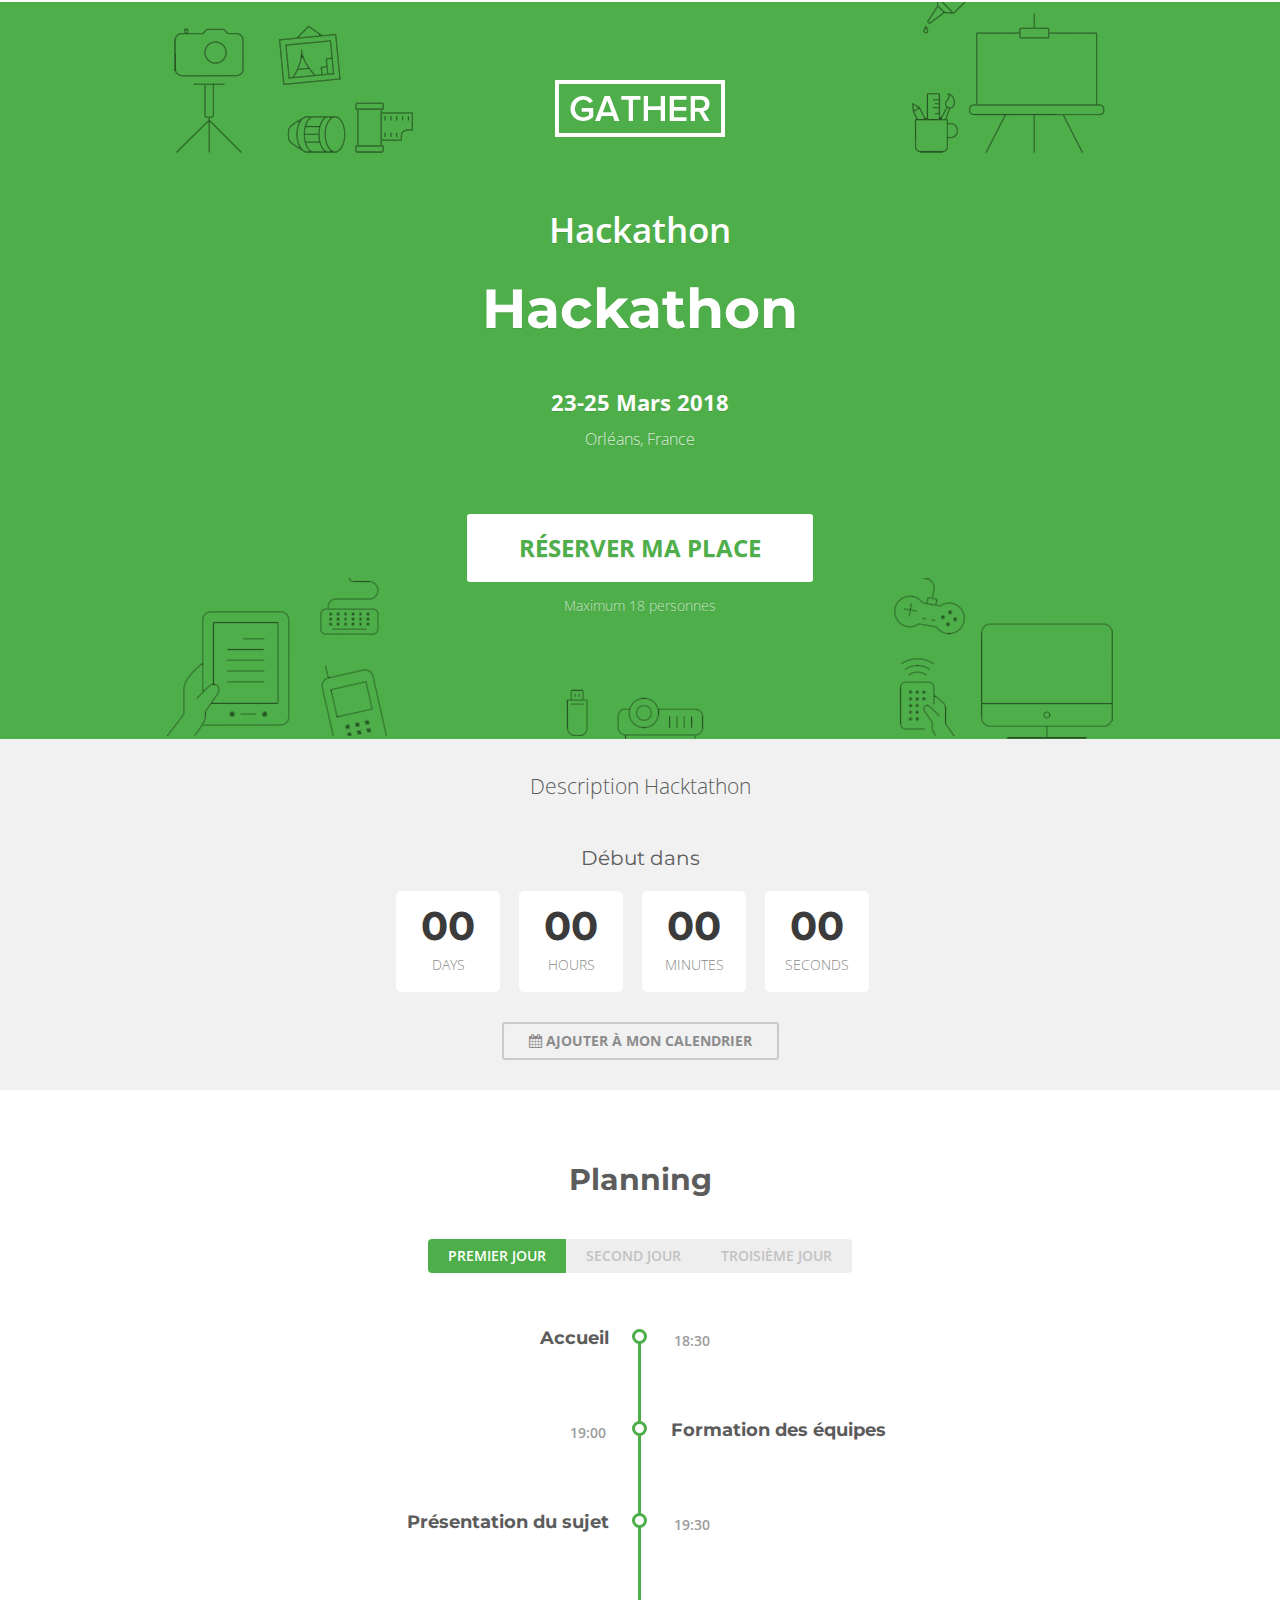
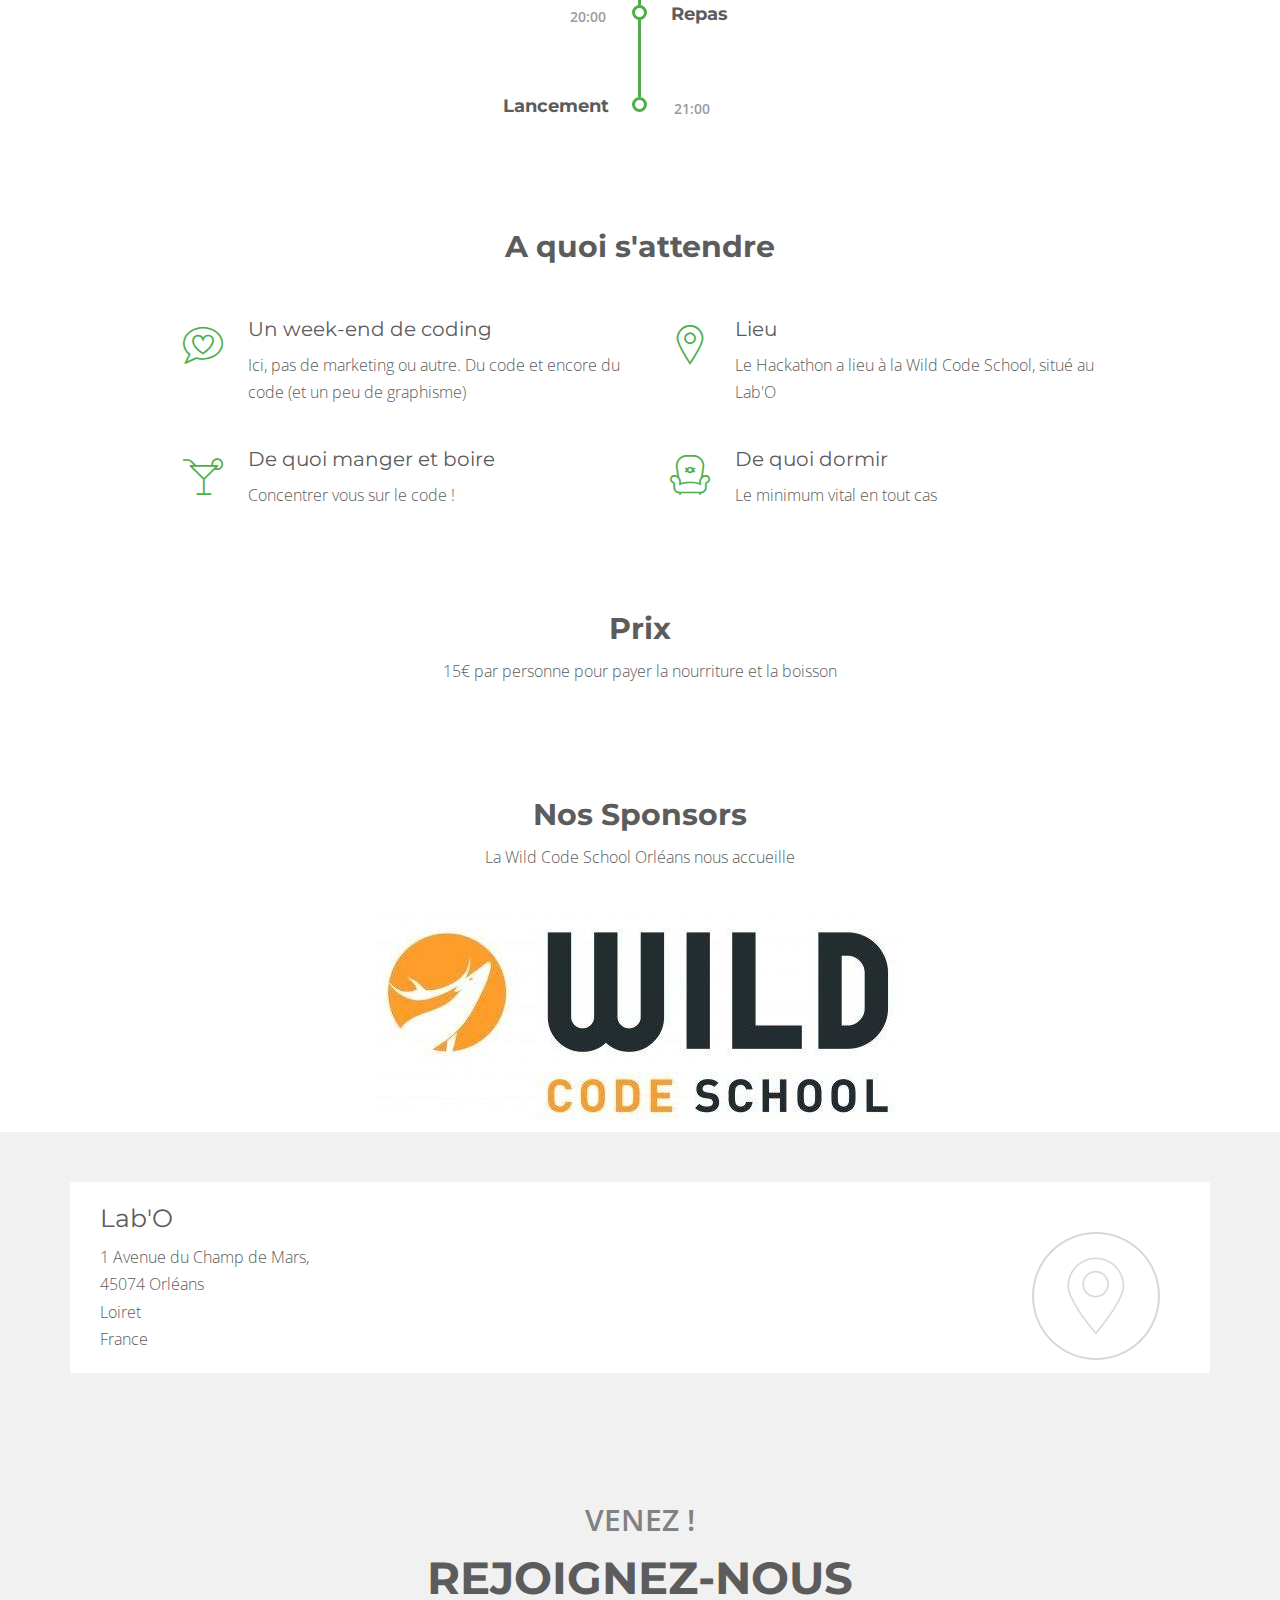
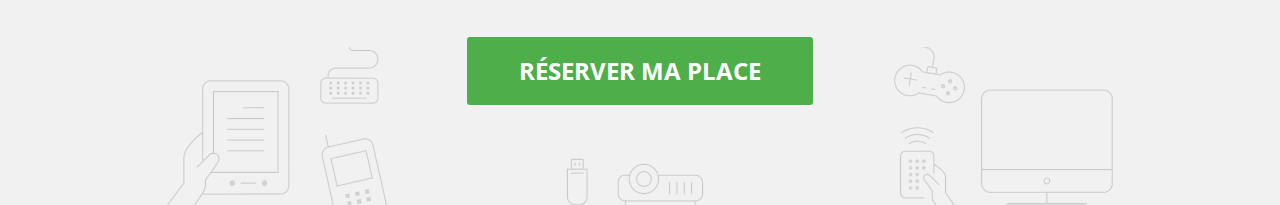
==== index.html @ 6a2c14a8 "Structure" ====
<!DOCTYPE html>
<html lang="en">
<head>
    <meta charset="utf-8">
    <meta http-equiv="X-UA-Compatible" content="IE=edge">
    <meta name="viewport" content="width=device-width, initial-scale=1.0, maximum-scale=1.0, user-scalable=no">

    <!-- SEO -->
    <meta name="author" content="Surjith S M">
    <meta name="description"
          content="Gather is a responsive Template for Events, Meetups, Conference and other gatherings.">
    <meta name="keywords" content="gather, responsive, event, meetup, template, conference, gather, rsvp, download">

    <!-- Favicons -->
    <link rel="shortcut icon" href="images/favicon.ico">

    <!-- Page Title -->
    <title>Hackathon</title>

    <!-- Bootstrap -->
    <link href="css/bootstrap.min.css" rel="stylesheet">

    <!-- Custom Google Font : Open Sans & Montserrat -->
    <link href='https://fonts.googleapis.com/css?family=Open+Sans:300,600' rel='stylesheet' type='text/css'>
    <link href='https://fonts.googleapis.com/css?family=Montserrat:400,700' rel='stylesheet' type='text/css'>

    <!-- Plugins -->
    <link href="css/plugins/animate.css" rel="stylesheet">
    <link href="css/plugins/slick.css" rel="stylesheet">
    <link href="css/plugins/magnific-popup.css" rel="stylesheet">
    <link href="css/plugins/font-awesome.css" rel="stylesheet">
    <link href="css/plugins/streamline-icons.css" rel="stylesheet">

    <!-- Event Style -->
    <link href="css/event.css" rel="stylesheet">

    <!-- Color Theme -->
    <!-- Options: green, purple, red, yellow, mint, blue, black  -->
    <link href="css/themes/green.css" rel="stylesheet">

    <!-- HTML5 shim and Respond.js for IE8 support of HTML5 elements and media queries -->
    <!-- WARNING: Respond.js doesn't work if you view the page via file:// -->
    <!--[if lt IE 9]>
    <script src="js/ie/respond.min.js"></script>
    <![endif]-->

    <!-- Modernizr -->
    <script src="js/modernizr.min.js"></script>
    <!-- Subtle Loading bar -->
    <script src="js/plugins/pace.js"></script>
</head>

<body class="animate-page" data-spy="scroll" data-target="#navbar" data-offset="100">
<!--Preloader div-->
<div class="preloader"></div>

<!-- Fixed navbar -->
<nav class="navbar navbar-default navbar-fixed-top reveal-menu js-reveal-menu reveal-menu-hidden">
    <div class="container">
        <div class="navbar-header">
            <button type="button" class="navbar-toggle collapsed" data-toggle="collapse" data-target="#navbar"
                    aria-expanded="false" aria-controls="navbar">
                <span class="sr-only">Toggle navigation</span>
                <span class="icon-bar"></span>
                <span class="icon-bar"></span>
                <span class="icon-bar"></span>
            </button>
            <a class="navbar-brand" href="#"><img src="images/event-logo-dark.png" alt="Gather"> </a>
        </div>
        <div id="navbar" class="navbar-collapse collapse">

            <ul class="nav navbar-nav navbar-right">
                <li class="active"><a href="#top">Hackathon</a></li>
                <li><a href="#schedule">Programme</a></li>
                <li><a href="#pricing">Prix</a></li>
                <li><a href="#sponsors" class="hidden-sm">Sponsors</a></li>
                <li><a href="#lieu">Lieu</a></li>
                <li><a href="#register">Inscription</a></li>
            </ul>
        </div>
        <!--/.nav-collapse -->
    </div>
</nav>
<!-- // End Fixed navbar -->

<header id="top" class="header">
    <div class="container">

        <div class="header_top-bg">
            <div class="logo">
                <a href="#"><img src="images/event-logo.png" alt="event-logo"></a>
            </div>
        </div>

        <h3 class="headline-support wow fadeInDown">Hackathon</h3>
        <h1 class="headline wow fadeInDown" data-wow-delay="0.1s">Hackathon </h1>

        <div class="when_where wow fadeIn" data-wow-delay="0.4s">
            <p class="event_when">23-25 Mars 2018</p>
            <p class="event_where">Orléans, France</p>
        </div>

        <div class="header_bottom-bg">
            <a class="btn btn-default btn-xl wow zoomIn" data-wow-delay="0.3s" href="#" data-toggle="modal"
               data-target="#register-now">Réserver ma place</a>
            <p class="cta_urgency wow fadeIn" data-wow-delay="0.5s">
                <small>Maximum 18 personnes</small>
            </p>
        </div>

    </div>
    <!-- end .container -->
</header>
<!-- end .header -->

<!--
 Highlight Section
 ====================================== -->

<section class="highlight">

    <div class="container">
        <p class="lead text-center">
            Description Hacktathon
        </p>

        <div class="countdown_wrap">

            <h6 class="countdown_title text-center">Début dans</h6>

            <!-- Countdown JS for the Event Date Starts here.
TIP: You can change your event time below in the Same Format.  -->

            <ul id="countdown" data-event-date="23 march 2018 18:30:00">
                <li class="wow zoomIn" data-wow-delay="0s"><span class="days">00</span>
                    <p class="timeRefDays">days</p>
                </li>
                <li class="wow zoomIn" data-wow-delay="0.2s"><span class="hours">00</span>
                    <p class="timeRefHours">hours</p>
                </li>
                <li class="wow zoomIn" data-wow-delay="0.4s"><span class="minutes">00</span>
                    <p class="timeRefMinutes">minutes</p>
                </li>
                <li class="wow zoomIn" data-wow-delay="0.6s"><span class="seconds">00</span>
                    <p class="timeRefSeconds">seconds</p>
                </li>
            </ul>
        </div>
        <!-- end .countdown_wrap -->

        <div class="text-center">

            <!-- Add to Calendar Plugin.
                 For Customization, Visit https://addtocalendar.com/ -->

            <span class="addtocalendar atc-style-theme">
                <a class="atcb-link"><i class="fa fa-calendar"> </i> Ajouter à mon calendrier</a>
                  <var class="atc_event">
                      <var class="atc_date_start">2018-03-23 18:30:00</var>
                      <var class="atc_date_end">2018-03-25 16:00:00</var>
                      <var class="atc_timezone">Europe/Paris</var>
                      <var class="atc_title">Hackathon</var>
                      <var class="atc_description">
                          Hackathon
                      </var>
                      <var class="atc_location">Orléans, France</var>
                      <var class="atc_organizer"></var>
                      <var class="atc_organizer_email"></var>
                  </var>
               </span>

        </div>

    </div>
    <!-- end .container -->

</section>
<!-- end section.highlight -->


<!--
 Our Schedule
 ====================================== -->

<section class="schedule" id="schedule">

    <div class="container">
        <div class="section-title wow fadeInUp">
            <h4>Planning</h4>
        </div>

        <div class="nav-center">
            <!-- Nav tabs -->
            <ul class="nav nav-pills" role="tablist" id="schedule-tabs">
                <li role="presentation" class="active">
                    <a href="#day1" aria-controls="day1" role="tab" data-toggle="tab">Premier Jour</a>
                </li>
                <li role="presentation">
                    <a href="#day2" aria-controls="day2" role="tab" data-toggle="tab">Second Jour</a>
                </li>
                <li role="presentation">
                    <a href="#day3" aria-controls="messages" role="tab" data-toggle="tab">Troisième Jour</a>
                </li>
            </ul>

        </div>

        <!-- Tab panes -->
        <div class="tab-content">
            <div role="tabpanel" class="tab-pane active" id="day1">

                <!-- ########## Schedule Timeline DAY 01 Starts ########### -->

                <section class="timeline">
                    <div class="timeline-block">
                        <div class="timeline-bullet wow zoomIn" data-wow-delay="0s">

                        </div>
                        <!-- timeline-bullet -->

                        <div class="timeline-content">
                            <h2 class="wow flipInX" data-wow-delay="0.3s">
                                Accueil
                            </h2>
                            <span class="date wow flipInX" data-wow-delay="0.3s">18:30</span>
                        </div>
                        <!-- timeline-content -->
                    </div>
                    <!-- timeline-block -->

                    <div class="timeline-block">
                        <div class="timeline-bullet wow zoomIn" data-wow-delay="0s">

                        </div>
                        <!-- timeline-bullet -->

                        <div class="timeline-content">
                            <h2 class="wow flipInX" data-wow-delay="0.3s">
                                Formation des équipes
                            </h2>
                            <span class="date wow flipInX" data-wow-delay="0.3s">19:00</span>
                        </div>
                        <!-- timeline-content -->
                    </div>
                    <!-- timeline-block -->

                    <div class="timeline-block">
                        <div class="timeline-bullet wow zoomIn" data-wow-delay="0s">

                        </div>
                        <!-- timeline-bullet -->

                        <div class="timeline-content">
                            <h2 class="wow flipInX" data-wow-delay="0.3s">
                                Présentation du sujet
                            </h2>
                            <span class="date wow flipInX" data-wow-delay="0.3s">19:30</span>
                        </div>
                        <!-- timeline-content -->
                    </div>
                    <!-- timeline-block -->

                    <div class="timeline-block">
                        <div class="timeline-bullet wow zoomIn" data-wow-delay="0s">

                        </div>
                        <!-- timeline-bullet -->

                        <div class="timeline-content">
                            <h2 class="wow flipInX" data-wow-delay="0.3s">
                                Repas
                            </h2>
                            <p class="wow flipInX" data-wow-delay="0.3s"></p>
                            <span class="date wow flipInX" data-wow-delay="0.3s">20:00</span>
                        </div>
                        <!-- timeline-content -->
                    </div>
                    <!-- timeline-block -->

                    <div class="timeline-block">
                        <div class="timeline-bullet wow zoomIn" data-wow-delay="0s">

                        </div>
                        <!-- timeline-bullet -->

                        <div class="timeline-content">
                            <h2 class="wow flipInX" data-wow-delay="0.3s">
                                Lancement
                            </h2>
                            <p class="wow flipInX" data-wow-delay="0.3s"></p>
                            <span class="date wow flipInX" data-wow-delay="0.3s">21:00</span>
                        </div>
                        <!-- timeline-content -->
                    </div>
                </section>
                <!-- timeline -->

                <!-- ########### End Schedule Timeline  DAY 01  ########### -->

            </div>
            <div role="tabpanel" class="tab-pane" id="day2">

                <!-- ########## Schedule Timeline  DAY 02 Starts ########### -->
                <section class="timeline">
                    <div class="timeline-block">
                        <div class="timeline-bullet wow zoomIn" data-wow-delay="0s">

                        </div>
                        <!-- timeline-bullet -->

                        <div class="timeline-content">
                            <h2 class="wow flipInX" data-wow-delay="0.3s">
                                Petit-Déjeuner
                            </h2>
                            <span class="date wow flipInX" data-wow-delay="0.3s">09:00</span>
                        </div>
                        <!-- timeline-content -->
                    </div>
                    <!-- timeline-block -->

                    <div class="timeline-block">
                        <div class="timeline-bullet wow zoomIn" data-wow-delay="0s">

                        </div>
                        <!-- timeline-bullet -->

                        <div class="timeline-content">
                            <h2 class="wow flipInX" data-wow-delay="0.3s">
                                Déjeuner
                            </h2>
                            <span class="date wow flipInX" data-wow-delay="0.3s">12:00</span>
                        </div>
                        <!-- timeline-content -->
                    </div>
                    <!-- timeline-block -->

                    <div class="timeline-block">
                        <div class="timeline-bullet wow zoomIn" data-wow-delay="0s">

                        </div>
                        <!-- timeline-bullet -->

                        <div class="timeline-content">
                            <h2 class="wow flipInX" data-wow-delay="0.3s">
                                Dinner
                            </h2>
                            <span class="date wow flipInX" data-wow-delay="0.3s">19:00</span>
                        </div>
                        <!-- timeline-content -->
                    </div>
                    <!-- timeline-block -->
                </section>
                <!-- timeline -->
                <!-- ########### End Schedule Timeline  DAY 02 ########### -->

            </div>
            <div role="tabpanel" class="tab-pane" id="day3">

                <!-- ########## Schedule Timeline  DAY 02 Starts ########### -->
                <section class="timeline">
                    <div class="timeline-block">
                        <div class="timeline-bullet wow zoomIn" data-wow-delay="0s">

                        </div>
                        <!-- timeline-bullet -->

                        <div class="timeline-content">
                            <h2 class="wow flipInX" data-wow-delay="0.3s">
                                Petit-Déjeuner
                            </h2>
                            <span class="date wow flipInX" data-wow-delay="0.3s">09:00</span>
                        </div>
                        <!-- timeline-content -->
                    </div>
                    <!-- timeline-block -->

                    <div class="timeline-block">
                        <div class="timeline-bullet wow zoomIn" data-wow-delay="0s">

                        </div>
                        <!-- timeline-bullet -->

                        <div class="timeline-content">
                            <h2 class="wow flipInX" data-wow-delay="0.3s">
                                Fin du Hackathon & Déjeuner
                            </h2>
                            <span class="date wow flipInX" data-wow-delay="0.3s">12:00</span>
                        </div>
                        <!-- timeline-content -->
                    </div>
                    <!-- timeline-block -->

                    <div class="timeline-block">
                        <div class="timeline-bullet wow zoomIn" data-wow-delay="0s">

                        </div>
                        <!-- timeline-bullet -->

                        <div class="timeline-content">
                            <h2 class="wow flipInX" data-wow-delay="0.3s">
                                Présentation des projets
                            </h2>
                            <span class="date wow flipInX" data-wow-delay="0.3s">13:00</span>
                        </div>
                        <!-- timeline-content -->
                    </div>
                    <!-- timeline-block -->

                    <div class="timeline-block">
                        <div class="timeline-bullet wow zoomIn" data-wow-delay="0s">

                        </div>
                        <!-- timeline-bullet -->

                        <div class="timeline-content">
                            <h2 class="wow flipInX" data-wow-delay="0.3s">
                                Remise des prix & Pot de fin
                            </h2>
                            <span class="date wow flipInX" data-wow-delay="0.3s">14:00</span>
                        </div>
                        <!-- timeline-content -->
                    </div>
                    <!-- timeline-block -->
                </section>
                <!-- timeline -->
                <!-- ########### End Schedule Timeline  DAY 02 ########### -->

            </div>
        </div>

    </div>
    <!-- end .container -->

</section>
<!-- end section.schedule -->

<!--
 What to Expect : Benefits
 ====================================== -->

<!-- TODO: Change Icons to Fonts for better theming. -->

<section class="benefits">

    <div class="container">
        <div class="section-title wow fadeInUp">
            <h4>A quoi s'attendre</h4>
        </div>
        <div class="row">
            <div class="col-md-10 col-md-offset-1">

                <div class="row">
                    <div class="col-sm-6">
                        <div class="benefit-item wow fadeInLeft">
                            <div class="benefit-icon"><i class="icon icon-bubble-love-streamline-talk"> </i></div>
                            <h6 class="benefit-title">Un week-end de coding</h6>
                            <p>
                                Ici, pas de marketing ou autre. Du code et encore du code (et un peu de graphisme)
                            </p>
                        </div>
                    </div>
                    <div class="col-sm-6">
                        <div class="benefit-item wow fadeInRight">
                            <div class="benefit-icon"><i class="icon icon-map-pin-streamline"> </i></div>
                            <h6 class="benefit-title">Lieu</h6>
                            <p>
                                Le Hackathon a lieu à la Wild Code School, situé au Lab'O
                            </p>
                        </div>
                    </div>

                    <div class="col-sm-6">
                        <div class="benefit-item wow fadeInLeft">
                            <div class="benefit-icon"><i class="icon icon-cocktail-mojito-streamline"> </i></div>
                            <h6 class="benefit-title">De quoi manger et boire</h6>
                            <p>
                                Concentrer vous sur le code !
                            </p>
                        </div>
                    </div>
                    <div class="col-sm-6">
                        <div class="benefit-item wow fadeInRight">
                            <div class="benefit-icon"><i class="icon icon-armchair-chair-streamline"> </i></div>
                            <h6 class="benefit-title">De quoi dormir</h6>
                            <p>
                                Le minimum vital en tout cas
                            </p>
                        </div>
                    </div>
                </div>

            </div>
        </div>

    </div>
    <!-- end .container -->
</section>

<section class="pricing" id="pricing">
    <div class="container">
        <div class="section-title">
            <h4>Prix</h4>
            <p>
                15€ par personne pour payer la nourriture et la boisson
            </p>
        </div>
    </div>
</section>

<section class="sponsors" id="sponsors">

    <div class="container">
        <div class="section-title wow fadeInUp">
            <h4>Nos Sponsors</h4>
            <p>
                La Wild Code School Orléans nous accueille
            </p>
        </div>

        <div class="text-center"><img src="logos/wcs-large.jpeg" class="img-responsive center-block" alt="sponsor">
        </div>
    </div>
    <!-- end .container -->
</section>
<div class="highlight" id="lieu">
    <div class="container">
        <div class="row">
            <div class="col-sm-12">
                <div class="contact-box">
                    <img src="images/location-icon.png" alt="location icon" class="wow zoomIn">
                    <h5>Lab'O</h5>
                    <p>
                        1 Avenue du Champ de Mars,
                        <br/>
                        45074 Orléans
                        <br/>
                        Loiret
                        <br/>
                        France
                    </p>
                </div>
            </div>
        </div>
        <!--  // end .row -->
    </div>
</div>
<section class="footer-action" id="register">

    <div class="container">

        <h4 class="headline-support wow fadeInDown">
            VENEZ !
        </h4>
        <h2 class="headline wow fadeInDown" data-wow-delay="0.1s">REJOIGNEZ-NOUS</h2>

        <div class="footer_bottom-bg">
            <a class="btn btn-success btn-xl wow zoomIn" data-wow-delay="0.3s" href="#" data-toggle="modal"
               data-target="#register-now">Réserver ma place</a>
        </div>

    </div>

</section>
<!-- end section.footer-action -->
<a href="#top" class="back_to_top"><img src="images/back_to_top.png" alt="back to top"></a>

<!--
 Registration Popup (PAYPAL)
 ====================================== -->

<div class="modal fade" id="register-now" tabindex="-1" role="dialog" aria-labelledby="register-now-label">
    <div class="modal-dialog modal-sm" role="document">
        <div class="modal-content">
            <div class="modal-header">
                <button type="button" class="close" data-dismiss="modal" aria-label="Close"><span aria-hidden="true">&times;</span>
                </button>
                <h4 class="modal-title text-center" id="register-now-label">Inscription
                </h4>
            </div>
            <div class="modal-body">

                <div class="registration-form">

                    <!-- Testing Paypal? Change Paypal URL to https://www.sandbox.paypal.com/cgi-bin/webscr If you are testing -->

                    <form action="php/register.php" method="POST" target="_top" id="register-form">

                        <div class="row">

                            <div class="col-sm-6">
                                <div class="form-group">
                                    <label>Prénom</label>
                                    <input type="text" class="form-control" name="prenom" placeholder="Prénom"
                                           required>

                                </div>

                            </div>
                            <div class="col-sm-6">
                                <div class="form-group">
                                    <label>Nom</label>
                                    <input type="text" class="form-control" name="nom" placeholder="Nom"
                                           required>
                                </div>
                            </div>
                        </div>

                        <div class="form-group">
                            <label>Email</label>
                            <input type="email" class="form-control" name="email" placeholder="Adresse e-mail" required>
                        </div>
                        <div class="text-center top-space">
                            <button type="submit" id="reserve-btn" class="btn btn-success btn-lg">Réserver
                            </button>

                            <!-- Paypal Tracking Pixel. Do not remove -->
                            <img alt="" src="https://www.paypalobjects.com/en_US/i/scr/pixel.gif" width="1" height="1">
                        </div>

                    </form>

                </div>

            </div>

        </div>
    </div>
</div>

<!--
 Javascripts : Nerd Stuff :)
 ====================================== -->

<!-- jQuery Library -->
<script src="js/jquery.min.js"></script>

<!-- Bootstrap JS -->
<script src="js/bootstrap.min.js"></script>

<!-- 3rd party Plugins -->
<script src="js/plugins/countdown.js"></script>
<script src="js/plugins/wow.js"></script>
<script src="js/plugins/slick.js"></script>
<script src="js/plugins/magnific-popup.js"></script>
<script src="js/plugins/validate.js"></script>
<script src="js/plugins/appear.js"></script>
<script src="js/plugins/count-to.js"></script>
<script src="js/plugins/nicescroll.js"></script>

<!-- Google Map -->
<script src="http://maps.google.com/maps/api/js?sensor=false"></script>
<script src="js/plugins/infobox.js"></script>
<script src="js/plugins/google-map.js"></script>
<script src="js/plugins/directions.js"></script>

<!-- JS Includes -->
<script src="js/includes/subscribe.js"></script>
<script src="js/includes/contact_form.js"></script>

<!-- Main Script -->
<script src="js/main.js"></script>

</body>

</html>
---- css/plugins/streamline-icons.css ----
@charset "UTF-8";
@font-face {
    font-family: "streamline";
    src: url("../../fonts/streamline.eot");
    src: url("../../fonts/streamline.eot?#iefix") format("embedded-opentype"), url("../../fonts/streamline.woff") format("woff"), url("../../fonts/streamline.ttf") format("truetype"), url("../../fonts/streamline.svg#streamline") format("svg");
    font-weight: normal;
    font-style: normal;
}

[data-icon]:before {
    font-family: "streamline" !important;
    content: attr(data-icon);
    font-style: normal !important;
    font-weight: normal !important;
    font-variant: normal !important;
    text-transform: none !important;
    speak: none;
    line-height: 1;
    -webkit-font-smoothing: antialiased;
    -moz-osx-font-smoothing: grayscale;
}

[class^="icon-"]:before,
[class*=" icon-"]:before {
    font-family: "streamline" !important;
    font-style: normal !important;
    font-weight: normal !important;
    font-variant: normal !important;
    text-transform: none !important;
    speak: none;
    line-height: 1;
    -webkit-font-smoothing: antialiased;
    -moz-osx-font-smoothing: grayscale;
}

.icon-armchair-chair-streamline:before {
    content: "a";
}

.icon-arrow-streamline-target:before {
    content: "b";
}

.icon-backpack-streamline-trekking:before {
    content: "c";
}

.icon-bag-shopping-streamline:before {
    content: "d";
}

.icon-barbecue-eat-food-streamline:before {
    content: "e";
}

.icon-barista-coffee-espresso-streamline:before {
    content: "f";
}

.icon-bomb-bug:before {
    content: "g";
}

.icon-book-dowload-streamline:before {
    content: "h";
}

.icon-book-read-streamline:before {
    content: "i";
}

.icon-browser-streamline-window:before {
    content: "j";
}

.icon-brush-paint-streamline:before {
    content: "k";
}

.icon-bubble-comment-streamline-talk:before {
    content: "l";
}

.icon-bubble-love-streamline-talk:before {
    content: "m";
}

.icon-caddie-shop-shopping-streamline:before {
    content: "n";
}

.icon-caddie-shopping-streamline:before {
    content: "o";
}

.icon-camera-photo-polaroid-streamline:before {
    content: "p";
}

.icon-camera-photo-streamline:before {
    content: "q";
}

.icon-camera-streamline-video:before {
    content: "r";
}

.icon-chaplin-hat-movie-streamline:before {
    content: "s";
}

.icon-chef-food-restaurant-streamline:before {
    content: "t";
}

.icon-clock-streamline-time:before {
    content: "u";
}

.icon-cocktail-mojito-streamline:before {
    content: "v";
}

.icon-coffee-streamline:before {
    content: "w";
}

.icon-computer-imac:before {
    content: "x";
}

.icon-computer-imac-2:before {
    content: "y";
}

.icon-computer-macintosh-vintage:before {
    content: "z";
}

.icon-computer-network-streamline:before {
    content: "A";
}

.icon-computer-streamline:before {
    content: "B";
}

.icon-cook-pan-pot-streamline:before {
    content: "C";
}

.icon-crop-streamline:before {
    content: "D";
}

.icon-crown-king-streamline:before {
    content: "E";
}

.icon-danger-death-delete-destroy-skull-stream:before {
    content: "F";
}

.icon-dashboard-speed-streamline:before {
    content: "G";
}

.icon-database-streamline:before {
    content: "H";
}

.icon-delete-garbage-streamline:before {
    content: "I";
}

.icon-design-graphic-tablet-streamline-tablet:before {
    content: "J";
}

.icon-design-pencil-rule-streamline:before {
    content: "K";
}

.icon-diving-leisure-sea-sport-streamline:before {
    content: "L";
}

.icon-drug-medecine-streamline-syringue:before {
    content: "M";
}

.icon-earth-globe-streamline:before {
    content: "N";
}

.icon-eat-food-fork-knife-streamline:before {
    content: "O";
}

.icon-eat-food-hotdog-streamline:before {
    content: "P";
}

.icon-edit-modify-streamline:before {
    content: "Q";
}

.icon-email-mail-streamline:before {
    content: "R";
}

.icon-envellope-mail-streamline:before {
    content: "S";
}

.icon-eye-dropper-streamline:before {
    content: "T";
}

.icon-factory-lift-streamline-warehouse:before {
    content: "U";
}

.icon-first-aid-medecine-shield-streamline:before {
    content: "V";
}

.icon-food-ice-cream-streamline:before {
    content: "W";
}

.icon-frame-picture-streamline:before {
    content: "X";
}

.icon-grid-lines-streamline:before {
    content: "Y";
}

.icon-handle-streamline-vector:before {
    content: "Z";
}

.icon-happy-smiley-streamline:before {
    content: "0";
}

.icon-headset-sound-streamline:before {
    content: "1";
}

.icon-home-house-streamline:before {
    content: "2";
}

.icon-ibook-laptop:before {
    content: "3";
}

.icon-ink-pen-streamline:before {
    content: "4";
}

.icon-ipad-streamline:before {
    content: "5";
}

.icon-iphone-streamline:before {
    content: "6";
}

.icon-ipod-mini-music-streamline:before {
    content: "7";
}

.icon-ipod-music-streamline:before {
    content: "8";
}

.icon-ipod-streamline:before {
    content: "9";
}

.icon-japan-streamline-tea:before {
    content: "!";
}

.icon-laptop-macbook-streamline:before {
    content: "\"";
}

.icon-like-love-streamline:before {
    content: "#";
}

.icon-link-streamline:before {
    content: "$";
}

.icon-lock-locker-streamline:before {
    content: "%";
}

.icon-locker-streamline-unlock:before {
    content: "&";
}

.icon-macintosh:before {
    content: "'";
}

.icon-magic-magic-wand-streamline:before {
    content: "(";
}

.icon-magnet-streamline:before {
    content: ")";
}

.icon-man-people-streamline-user:before {
    content: "*";
}

.icon-map-pin-streamline:before {
    content: "+";
}

.icon-map-streamline-user:before {
    content: ",";
}

.icon-micro-record-streamline:before {
    content: "-";
}

.icon-monocle-mustache-streamline:before {
    content: ".";
}

.icon-music-note-streamline:before {
    content: "/";
}

.icon-music-speaker-streamline:before {
    content: ":";
}

.icon-notebook-streamline:before {
    content: ";";
}

.icon-paint-bucket-streamline:before {
    content: "<";
}

.icon-painting-pallet-streamline:before {
    content: "=";
}

.icon-painting-roll-streamline:before {
    content: ">";
}

.icon-pen-streamline:before {
    content: "?";
}

.icon-pen-streamline-1:before {
    content: "@";
}

.icon-pen-streamline-2:before {
    content: "[";
}

.icon-pen-streamline-3:before {
    content: "]";
}

.icon-photo-pictures-streamline:before {
    content: "^";
}

.icon-picture-streamline:before {
    content: "_";
}

.icon-picture-streamline-1:before {
    content: "`";
}

.icon-receipt-shopping-streamline:before {
    content: "{";
}

.icon-remote-control-streamline:before {
    content: "|";
}

.icon-settings-streamline:before {
    content: "}";
}

.icon-settings-streamline-1:before {
    content: "~";
}

.icon-settings-streamline-2:before {
    content: "\\";
}

.icon-shoes-snickers-streamline:before {
    content: "\e000";
}

.icon-speech-streamline-talk-user:before {
    content: "\e001";
}

.icon-stamp-streamline:before {
    content: "\e002";
}

.icon-streamline-suitcase-travel:before {
    content: "\e003";
}

.icon-streamline-sync:before {
    content: "\e004";
}

.icon-streamline-umbrella-weather:before {
    content: "\e005";
}
---- css/event.css ----
/*

Style   : Event CSS
Version : 1.0
Author  : Surjith S M
URI     : http://themeforest.net/user/surjithctly

Copyright © All rights Reserved
Surjith S M / @surjithctly


TABLE OF CONTENTS 
---------------------------------------------------

    • Global
    • Header
        • Navigation
        • Menu
        • Jumbotron
        • Slider
    • About
    • Features
    • Clients
    • Testimonials
    • Footer
        • Copyright info
    • Blog
    • Media Queries (mobile)

    */
/* ================================================
   Global Styles
   ================================================ */

body,
html {
    overflow-x: hidden;
}

body {
    font-family: 'Open Sans', Arial, sans-serif;
    font-weight: 300;
    font-size: 16px;
    line-height: 1.7;
    position: relative;
}

a {
    -webkit-transition: all 0.25s ease-out;
    -moz-transition: all 0.25s ease-out;
    -ms-transition: all 0.25s ease-out;
    -o-transition: all 0.25s ease-out;
    transition: all 0.25s ease-out;
}
/* 
   Typography
   ---------- */

strong,
b {
    font-weight: 600;
}

h1,
h2,
h3,
h4,
h5,
h6 {
    font-family: 'Montserrat', Arial, sans-serif;
    font-weight: 700;
    line-height: 1.3;
}

h5,
h6 {
    font-weight: 400;
}

h1 {
    font-size: 55px;
}

h2 {
    font-size: 45px;
}

h3 {
    font-size: 35px;
}

h4 {
    font-size: 30px;
}

h5 {
    font-size: 25px;
}

h6 {
    font-size: 20px;
}

@media (max-width: 767px) {
    h1 {
        font-size: 35px;
    }
    h2 {
        font-size: 30px;
    }
    h3 {
        font-size: 20px;
    }
    h4 {
        font-size: 18px;
    }
    h5 {
        font-size: 16px;
    }
    h6 {
        font-size: 16px;
    }
}

p,
.lead {
    line-height: 1.7;
}
/* 
   Buttons
   ------- */

.btn {
    border-radius: 3px;
    font-size: 14px;
    font-weight: 600;
    text-transform: uppercase;
    padding: 7px 20px;
    border-width: 0;
    /*transition:all .5s ease;*/
}

.btn-group-lg>.btn,
.btn-lg {
    padding: 10px 16px;
    font-size: 18px;
    line-height: 1.3333333;
}

.btn-xl {
    padding: 15px 50px;
    font-size: 24px;
    font-weight: bold;
}

.btn-xs {
    border-width: 1px;
    padding: 5px 10px;
    font-size: 11px;
    font-weight: 300;
}

@media (max-width: 767px) {
    .btn-xl {
        font-size: 20px;
        padding: 15px 40px;
    }
}

.btn-default,
.btn-outline,
.btn-success {
    border-width: 2px;
}
/* 
   Form Inputs
   ----------- */

.form-control {
    border-radius: 3px;
    -webkit-box-shadow: none;
    box-shadow: none;
    border-color: #DDDDDD;
    height: 40px;
}

.form-control:focus {
    outline: 0;
    -webkit-box-shadow: none;
    box-shadow: none;
}

.has-error .form-control:focus {
    border-color: #E23B1A;
    -webkit-box-shadow: none;
    box-shadow: none;
}

.has-error .checkbox {
    color: #5c5c5c;
}

.input-lg {
    height: 50px;
}

.input-group-lg>.form-control,
.input-group-lg>.input-group-addon,
.input-group-lg>.input-group-btn>.btn {
    border-radius: 3px;
}

@media (max-width: 767px) {
    .checkbox-inline,
    .radio-inline {
        display: block;
    }
    .checkbox-inline+.checkbox-inline,
    .radio-inline+.radio-inline {
        margin-top: 5px;
        margin-left: 0;
    }
}
/* 
   Breadcrumbs
   ----------- */

.breadcrumb {
    background-color: transparent;
    font-size: 14px;
    padding-left: 0;
    margin-bottom: 0;
}

.breadcrumb a {
    color: #FFF;
    text-decoration: none;
}

.breadcrumb a:hover,
.breadcrumb a:focus {
    color: rgba(255, 255, 255, 0.7);
}
/* 
   Navbar
   ------ */

.navbar-default {
    background-color: #fff;
    -webkit-box-shadow: 0 2px 1px 0 rgba(0, 0, 0, 0.05);
    box-shadow: 0 2px 1px 0 rgba(0, 0, 0, 0.05);
    padding: 15px 0;
}

.navbar-toggle {
    margin-top: 0px;
    margin-bottom: 0px;
}

.navbar-default .navbar-nav>li>a {
    text-transform: uppercase;
    font-size: 13px;
    font-weight: 600;
}

.navbar-default .navbar-nav>.open>a,
.navbar-default .navbar-nav>.open>a:focus,
.navbar-default .navbar-nav>.open>a:hover,
.navbar-default .navbar-nav>.active>a,
.navbar-default .navbar-nav>.active>a:focus,
.navbar-default .navbar-nav>.active>a:hover {
    border-radius: 3px;
}

.navbar-brand {
    padding: 0 15px;
    height: auto;
}

.dropdown-menu {
    -webkit-box-shadow: 0 2px 1px 0 rgba(0, 0, 0, 0.05);
    box-shadow: 0 2px 1px 0 rgba(0, 0, 0, 0.05);
    border: 1px solid #F0F0F0;
}

.dropdown-menu .divider {
    background-color: #F0F0F0;
}

.dropdown-header {
    font-size: 11px;
    color: #CBCBCB;
    text-transform: uppercase;
}

.dropdown-menu>li>a {
    padding: 5px 20px;
    padding-right: 40px;
    color: #737373;
    font-family: Arial, Helvetica, sans-serif;
}

@media (min-width: 768px) {
    .navbar-nav>li>a {
        padding-top: 8px;
        padding-bottom: 8px;
    }
    .dropdown:hover .dropdown-menu {
        display: block;
    }
}
/* 
   Nav Tabs
   -------- */

.nav-center {
    text-align: center;
}

.nav-center ul.nav {
    display: inline-block;
}

.nav-center ul.nav li {
    display: inline;
}

.nav-center ul.nav li a {
    float: left;
}
/* 
   Modal box
   -------------- */

.modal-content {
    border-radius: 3px;
}

.modal-transparent .modal-content {
    -webkit-box-shadow: none;
    box-shadow: none;
    background: transparent;
    border: 0;
}

@media (min-width: 768px) {
    .modal-sm {
        width: 450px;
    }
    .modal-content {
        -webkit-box-shadow: 0 0px 50px rgba(0, 0, 0, .2);
        box-shadow: 0 0px 50px rgba(0, 0, 0, .2);
    }
    .modal-dialog {
        margin: 80px auto;
    }
}
/* 
   Collapsible Panels
   ------------------ */

.panel-group .panel {
    box-shadow: inherit;
    border-width: 1px;
    margin-bottom: 20px;
    border-color: #f7f7f7;
}

.panel-default > .panel-heading {
    background: transparent;
    padding: 0;
}

.panel-title {
    text-transform: uppercase;
    font-size: 12px;
}

.panel-title > a {
    display: block;
    position: relative;
    padding: 15px;
}

.panel-title > a:hover,
.panel-title > a:focus {
    text-decoration: none;
}

.panel-title > a:focus {
    outline: inherit;
}

.panel-title > a:before {
    background: url("../images/collapse.png") no-repeat 0 -2px;
    content: "";
    display: block;
    height: 14px;
    position: absolute;
    right: 14px;
    top: 17px;
    width: 14px;
}

.panel-title > a.collapsed:before {
    background-position: 0 -33px;
}

.panel-default > .panel-heading + .panel-collapse > .panel-body {
    border-color: #f7f7f7;
}
/* 
   Pace Preloader
   -------------- */

.preloader {
    position: fixed;
    width: 100%;
    height: 2px;
    z-index: 9999999;
}

.pace {
    -webkit-pointer-events: none;
    pointer-events: none;
    -webkit-user-select: none;
    -moz-user-select: none;
    user-select: none;
    z-index: 9999999;
    position: fixed;
    margin: auto;
    top: 0;
    left: 0;
    right: 0;
    height: 2px;
    width: 100%;
}

.pace .pace-progress {
    -webkit-box-sizing: border-box;
    -moz-box-sizing: border-box;
    -ms-box-sizing: border-box;
    -o-box-sizing: border-box;
    box-sizing: border-box;
    -webkit-transition: width 1s ease-in-out 1s linear;
    -moz-transition: width 1s ease-in-out 1s linear;
    -ms-transition: width 1s ease-in-out 1s linear;
    -o-transition: width 1s ease-in-out 1s linear;
    transition: width 1s ease-in-out 1s linear;
    -webkit-transform: translate3d(0, 0, 0);
    -moz-transform: translate3d(0, 0, 0);
    -ms-transform: translate3d(0, 0, 0);
    -o-transform: translate3d(0, 0, 0);
    transform: translate3d(0, 0, 0);
    max-width: 100%;
    position: fixed;
    z-index: 9999999;
    display: block;
    position: absolute;
    left: 0px;
    top: 0px;
    height: 100%;
    background: #F76D53;
}

.pace.pace-inactive {
    display: none;
}
/* 
   Back to Top
   ----------- */

.back_to_top {
    display: none;
    color: #fff;
    text-align: center;
    padding: 10px;
    position: fixed;
    right: 20px;
    bottom: 20px;
    opacity: 0.3;
    transition: opacity 0.3s ease;
}

.back_to_top:hover {
    opacity: 0.5;
}
/* 
   Utilites
   -------- */
/* Vertical Rhythm */

.vertical-space {
    margin: 20px 0;
}

.horizontal-space {
    margin: 0 20px;
}

.left-space {
    margin-left: 20px;
}

.right-space {
    margin-right: 20px;
}

.top-space {
    margin-top: 20px;
}

.bottom-space {
    margin-bottom: 20px;
}

.no-top-space {
    margin-top: 0;
}

.no-bottom-space {
    margin-bottom: 0;
}

.no-left-space {
    margin-left: 0;
}

.no-right-space {
    margin-right: 0;
}
/* lg - large */

.vertical-space-lg {
    margin: 40px 0;
}

.horizontal-space-lg {
    margin: 0 40px;
}

.left-space-lg {
    margin-left: 40px;
}

.right-space-lg {
    margin-right: 40px;
}

.top-space-lg {
    margin-top: 40px;
}

.bottom-space-lg {
    margin-bottom: 40px;
}
/* xl - Extra large */

.vertical-space-xl {
    margin: 80px 0;
}

.horizontal-space-xl {
    margin: 0 80px;
}

.left-space-xl {
    margin-left: 80px;
}

.right-space-xl {
    margin-right: 80px;
}

.top-space-xl {
    margin-top: 80px;
}

.bottom-space-xl {
    margin-bottom: 80px;
}
/* sm - small */

.vertical-space-sm {
    margin: 10px 0;
}

.horizontal-space-sm {
    margin: 0 10px;
}

.left-space-sm {
    margin-left: 10px;
}

.right-space-sm {
    margin-right: 10px;
}

.top-space-sm {
    margin-top: 10px;
}

.bottom-space-sm {
    margin-bottom: 10px;
}
/* ================================================
   Header
   ================================================ */

.header {
    position: relative;
    padding: 0;
    color: #FFF;
    text-align: center;
    text-shadow: 0 1px 0 rgba(0, 0, 0, .1);
}

.header_top-bg {
    background: url('../images/header_graphic_1.png') no-repeat top center;
    min-height: 155px;
    padding: 80px 0 50px;
}

.header_bottom-bg {
    background: url('../images/header_graphic_2.png') no-repeat bottom center;
    min-height: 155px;
    padding: 20px 0 100px;
}

.headline-support {
    font-family: 'Open Sans', Arial, sans-serif;
    font-weight: 600;
}

.when_where {
    padding: 30px 0;
}

.event_when {
    font-size: 22px;
    font-weight: bold;
    color: #FFF;
    margin-bottom: 5px;
}

.event_where {
    color: rgba(255, 255, 255, 0.8);
}

.cta_urgency {
    padding: 10px 0;
    color: rgba(255, 255, 255, 0.7);
}
/* 
 Sub page
 -------- */

.sub-header {
    position: relative;
    padding: 80px 0 30px;
    color: #FFF;
    text-shadow: 0 1px 0 rgba(0, 0, 0, .1);
}

.header small,
.sub-header small {
    color: rgba(255, 255, 255, 0.7);
}

@media (max-width: 767px) {
    .header small,
    .sub-header small {
        display: block;
        margin-top: 5px;
    }
}

.page-title {
    margin-bottom: 5px;
}

.page-title small {
    font-weight: 300;
    font-size: 50%;
}
/* 
 Reveal Menu
 ----------- */

.reveal-menu {
    -webkit-transition: all 1s ease;
    -moz-transition: all 1s ease;
    -ms-transition: all 1s ease;
    -o-transition: all 1s ease;
    transition: all 1s ease;
}

.reveal-menu-hidden {
    top: -100%;
}

.reveal-menu-visible {
    top: 0;
}
/* 
 Header Parallax
 --------------- */

.header.parallax-bg {
    background: url('../images/parallax-bg.jpg') no-repeat center top;
    background-size: cover;
    background-attachment: fixed;
}

.parallax-bg .header_top-bg,
.parallax-bg .header_bottom-bg {
    background: none;
}
/* 
 Header Slider
 --------------- */

.header.slider-bg {
    background: url('../images/slider-bg.jpg') no-repeat center top;
    background-size: cover;
    background-attachment: fixed;
}

.header-wrap {
    padding: 100px 0 40px;
}

.slide-item {
    margin: 50px 0;
}

.slider-excerpt {
    max-width: 850px;
    margin: 0 auto 30px;
}

.background-opacity {
    z-index: 0;
    position: absolute;
    background: rgba(0, 0, 0, 0.3);
    width: 100%;
    top: 0;
    bottom: 0;
    left: 0;
    right: 0;
}

.font-50 {
    font-size: 50px;
}

.font-80 {
    font-size: 80px;
}
/* 
 Header Video
 ------------ */

.video-header {
    position: absolute;
    right: 0;
    bottom: 0;
    min-width: 100%;
    min-height: 100%;
    width: auto;
    height: auto;
    z-index: -100;
    background: url(../video/event-video.jpg) no-repeat;
    background-size: cover;
}

.header-video-module {
    position: relative;
}

.header-video-module .header {
    background: none;
    z-index: 10;
}

.header-video-module .header_top-bg,
.header-video-module .header_bottom-bg {
    background: none;
}

.no-video .video-container video,
.touch .video-container video {
    display: none;
}

.no-video .video-container .poster,
.touch .video-container .poster {
    display: block !important;
}

.video-container .poster img {
    width: 100%;
    bottom: 0;
    position: absolute;
}

.video-container .filter {
    z-index: 9;
    position: absolute;
    background: rgba(0, 0, 0, 0.5);
    width: 100%;
    top: 0;
    bottom: 0;
    left: 0;
    right: 0;
}
/* ================================================
   Countdown Timer
   ================================================ */

.countdown_wrap {
    margin-top: 40px;
}

.countdown_wrap p {
    font-size: 22px;
    margin-bottom: 0;
}

#countdown,
#countdown li {
    list-style: none;
}

#countdown {
    padding: 0;
    margin-bottom: 10px;
    text-align: center;
}

#countdown li {
    display: inline-block;
    width: 104px;
    text-align: center;
    background: #FFF;
    padding: 15px 5px;
    margin-right: 15px;
    border-radius: 5px;
    margin-bottom: 20px;
}

#countdown li span {
    font-size: 40px;
    font-weight: bold;
    color: #3b3b3b;
    height: 108px;
    line-height: 1.0;
    position: relative;
    font-family: 'Montserrat', Arial, sans-serif;
}

#countdown li p {
    margin-top: 5px;
    color: #8a8a8a;
    text-transform: uppercase;
    font-size: .875em;
}

.countdown_title {
    margin: 20px 0;
}
/* ================================================
   ADD TO CALENDAR
   ================================================ */
/* Base */

.addtocalendar var {
    display: none;
}

.addtocalendar {
    position: relative;
    display: inline-block;
    background: transparent!important;
}

.atcb-link {
    display: block;
    outline: none!important;
    cursor: pointer;
}

.atcb-link:focus~ul,
.atcb-link:active~ul,
.atcb-list:hover {
    visibility: visible;
}

.atcb-list {
    visibility: hidden;
    position: absolute;
    top: 100%;
    left: 0;
    width: 225px;
    z-index: 900;
}

.atcb-list,
.atcb-item {
    list-style: none;
    margin: 0;
    padding: 0;
    background: #fff;
}

.atcb-item {
    float: none;
    text-align: left;
}

.atcb-item-link {
    text-decoration: none;
    outline: none;
    display: block;
}

.atcb-item.hover,
.atcb-item:hover {
    position: relative;
    z-index: 900;
    cursor: pointer;
    text-decoration: none;
    outline: none;
}
/* theme */

.atc-style-theme .atcb-link {
    margin: 0;
    padding: 7px 25px;
    color: #8C8C8C;
    border: solid 2px #CACACA;
    font-size: 14px;
    font-weight: bold;
    text-decoration: none;
    outline: none;
    line-height: 20px;
    vertical-align: middle;
    background: transparent;
    border-radius: 3px;
    text-transform: uppercase;
    zoom: 1;
}

.atc-style-theme .atcb-link:hover,
.atc-style-theme .atcb-link:active,
.atc-style-theme .atcb-link:focus {
    border-color: #818181;
    color: #8C8C8C;
}

.atc-style-theme .atcb-list {
    width: 225px;
    border: 1px solid #E7E7E7;
    border-radius: 2px;
}

.atc-style-theme .atcb-list,
.atc-style-theme .atcb-item {
    background: #fff;
    color: #000;
}

.atc-style-theme .atcb-item,
.atc-style-theme .atcb-item-link {
    line-height: 1.3em;
    vertical-align: middle;
    zoom: 1;
}

.atc-style-theme .atcb-item-link,
.atc-style-theme .atcb-item-link:hover,
.atc-style-theme .atcb-item-link:active,
.atc-style-theme .atcb-item-link:focus {
    color: #000;
    font-size: 14px;
    text-decoration: none;
    outline: none;
    padding: 10px 20px;
}

.atc-style-theme .atcb-item-link:hover,
.atc-style-theme .atcb-item-link:active,
.atc-style-theme .atcb-item-link:focus {
    /*color: #fff;*/
}

.atc-style-theme .atcb-item.hover,
.atc-style-theme .atcb-item:hover {
    background: #EFEFEF;
}
/* ================================================
   Registration Form
   ================================================ */

.registration-form {
    padding: 15px;
}
.eventbrite-wrapper iframe {
    width: 100%;
    border: 0;
    overflow: auto;
}
/* ================================================
   Sections
   ================================================ */

.highlight {
    background: #f1f1f1;
    padding: 30px 0;
}

.section-title {
    text-align: center;
    margin: 70px 0 40px;
}

.highlight .section-title {
    text-align: center;
    margin-top: 40px;
}

.section-title.top-space-sm {
    margin-top: 15px;
}

.section-title p {
    max-width: 450px;
    margin: 0 auto;
}
/* ================================================
   Speakers
   ================================================ */

.speaker-info {
    text-align: center;
    margin-bottom: 20px;
}

.speaker-info img {
    border-radius: 50%;
}

.speaker-info p {
    font-weight: 600;
    font-size: 18px;
    margin: 15px 0 0;
    line-height: 1;
}

.speaker-info span {
    font-size: 13px;
}

.speaker-slider .slick-prev,
.speaker-slider .slick-next {
    top: 40%;
}
/* ================================================
   Schedule
   ================================================ */

.nav-pills> li > a {
    background-color: #eee;
    padding: 5px 20px;
    font-size: 14px;
    font-weight: 600;
    text-transform: uppercase;
    ;
}

.nav-pills> li > a:hover {
    background-color: #E7E7E7;
}

.nav-pills>li+li {
    margin-left: 0;
}

.nav-pills > li:not(:first-child):not(:last-child) a {
    border-radius: 0;
}

.nav-pills > li:first-child > a {
    border-top-right-radius: 0;
    border-bottom-right-radius: 0;
}

.nav-pills > li:last-child > a {
    border-top-left-radius: 0;
    border-bottom-left-radius: 0;
}
/* 
   Vertical Timeline
   ----------------- */

.timeline {
    position: relative;
    padding: 0;
    margin-top: 2em;
    margin-bottom: 0;
}

.timeline::before {
    /* this is the vertical line */
    
    content: '';
    position: absolute;
    top: 0;
    left: 6px;
    height: 100%;
    width: 3px;
}

@media only screen and (min-width: 1170px) {
    .timeline {
        margin-top: 3em;
        margin-bottom: 0;
    }
    .timeline::before {
        left: 50%;
        margin-left: -2px;
    }
}

.timeline-block {
    position: relative;
    margin: 1em 0;
}

.timeline-block:after {
    content: "";
    display: table;
    clear: both;
}

.timeline-block:first-child {
    margin-top: 0;
}

.timeline-block:last-child {
    margin-bottom: 0;
    background-color: #FFF;
}

@media only screen and (min-width: 1170px) {
    .timeline-block {
        margin: 2em 0;
    }
    .timeline-block:first-child {
        margin-top: 0;
    }
    .timeline-block:last-child {
        margin-bottom: 0;
    }
}

.timeline-bullet {
    position: absolute;
    top: 0;
    left: 0;
    width: 15px;
    height: 15px;
    border-radius: 50%;
    border: 3px solid;
    background: #FFF;
}

@media only screen and (min-width: 1170px) {
    .timeline-bullet {
        width: 15px;
        height: 15px;
        left: 50%;
        margin-left: -8px;
        /* Force Hardware Acceleration in WebKit */
        
        -webkit-transform: translateZ(0);
        -webkit-backface-visibility: hidden;
    }
}

.timeline-content {
    position: relative;
    margin-left: 35px;
    min-height: 50px;
    margin-bottom: 10px;
}

.timeline-content:after {
    content: "";
    display: table;
    clear: both;
}

.timeline-content h2 {
    font-size: 18px;
    margin: 0;
}

.timeline-content p,
.timeline-content .date {
    font-size: 13px;
}

.timeline-content .date {
    display: inline-block;
}

.timeline-content p {
    margin: 5px 0;
    line-height: 1.6;
    color: #B3B3B3;
}

.no-touch .timeline-content .read-more:hover {
    background-color: #bac4cb;
}

.timeline-content .date {
    float: left;
    padding: 0;
    opacity: .7;
    font-weight: 600;
    color: #717171;
}

@media only screen and (min-width: 768px) {
    .timeline-content {
        margin-left: 60px;
    }
    .timeline-content h2 {
        font-size: 18px;
        line-height: 1.0;
    }
    .timeline-content p {
        font-size: 14px;
        line-height: 1.0;
    }
    .timeline-content .read-more,
    .timeline-content .date {
        font-size: 14px;
    }
}

@media only screen and (min-width: 1170px) {
    .timeline-content {
        margin-left: 0;
        width: 47.3%;
    }
    .timeline .timeline-block:nth-child(odd) .timeline-content h2,
    .timeline .timeline-block:nth-child(odd) .timeline-content p {
        text-align: right;
    }
    .timeline-content::before {
        top: 24px;
        left: 100%;
        border-color: transparent;
        border-left-color: white;
    }
    .timeline-content .read-more {
        float: left;
    }
    .timeline-content .date {
        position: absolute;
        width: 100%;
        left: 112%;
        top: 0;
        font-size: 14px;
    }
    .timeline-block:nth-child(even) .timeline-content {
        float: right;
    }
    .timeline-block:nth-child(even) .timeline-content::before {
        top: 24px;
        left: auto;
        right: 100%;
        border-color: transparent;
        border-right-color: white;
    }
    .timeline-block:nth-child(even) .timeline-content .read-more {
        float: right;
    }
    .timeline-block:nth-child(even) .timeline-content .date {
        left: auto;
        right: 112%;
        text-align: right;
    }
}
/* ================================================
   What to Expect : benefits
   ================================================ */

.benefit-item {
    margin-bottom: 30px;
}

.benefit-item img {
    float: left;
}

.benefit-item .benefit-icon {
    float: left;
    font-size: 40px;
    margin: 0 15px;
}

.benefit-item .benefit-title,
.benefit-item p {
    margin-left: 80px;
}
/* ================================================
   Our Stats
   ================================================ */

.our-stats {
    margin: 50px 0 20px;
}

.stats-info {
    text-align: center;
    margin-top: 20px;
    margin-bottom: 30px;
}

@media (min-width: 768px) {
    .stats-info {
        margin-bottom: 15px;
    }
}

.stats-info .fa {
    font-size: 30px;
    color: #DCDCDC;
}

.stats-info h2 {
    margin: 10px 0 0;
}

.stats-info p {
    color: #c2c2c2;
    line-height: 1;
}
/* ================================================
   Embed Twitter Cards
   ================================================ */

.embed_twitter iframe {
    margin: 0 auto!important;
}

.embed-tweet-item {
    min-height: 200px;
    margin-bottom: 20px;
}
/* ================================================
   Testimonials
   ================================================ */

.testblock {
    width: 100%;
    height: auto;
    padding: 20px;
    background: #F6F6F6;
    -webkit-border-radius: 5px;
    -moz-border-radius: 5px;
    border-radius: 5px;
    font-family: Georgia, "Times New Roman", Times, serif;
    font-style: italic;
    position: relative;
    line-height: 28px;
    font-size: 16px;
}

.testblock:after {
    top: 100%;
    left: 20%;
    border: solid transparent;
    content: " ";
    height: 0;
    width: 0;
    position: absolute;
    pointer-events: none;
    border-color: rgba(255, 255, 255, 0);
    border-top-color: #F6F6F6;
    border-width: 15px;
    margin-left: -15px;
}

.clientblock {
    margin-top: 40px;
    margin-left: 10px;
}

.clientblock img {
    float: left;
    -webkit-border-radius: 100%;
    -moz-border-radius: 100%;
    border-radius: 100%;
}

.clientblock p {
    padding-left: 80px;
    padding-top: 13px;
}

.clientblock p strong {
    color: #384047;
    font-size: 16px;
}
/* ================================================
   Sponsors
   ================================================ */

.sponsor-slider .slick-center img {
    -moz-transform: scale(1.08);
    -ms-transform: scale(1.08);
    -o-transform: scale(1.08);
    -webkit-transform: scale(1.08);
    color: #e67e22;
    opacity: 1;
    transform: scale(1.08);
    filter: url("data:image/svg+xml;utf8,<svg xmlns=\'http://www.w3.org/2000/svg\'><filter id=\'grayscale\'><feColorMatrix type=\'matrix\' values=\'1 0 0 0 0, 0 1 0 0 0, 0 0 1 0 0, 0 0 0 1 0\'/></filter></svg>#grayscale");
    -webkit-filter: grayscale(0%);
}

.sponsor-slider img {
    transition: all 300ms ease;
    opacity: 0.3;
    filter: url("data:image/svg+xml;utf8,<svg xmlns=\'http://www.w3.org/2000/svg\'><filter id=\'grayscale\'><feColorMatrix type=\'matrix\' values=\'0.3333 0.3333 0.3333 0 0 0.3333 0.3333 0.3333 0 0 0.3333 0.3333 0.3333 0 0 0 0 0 1 0\'/></filter></svg>#grayscale");
    /* Firefox 10+, Firefox on Android */
    
    filter: gray;
    /* IE6-9 */
    
    -webkit-filter: grayscale(100%);
    /* Chrome 19+, Safari 6+, Safari 6+ iOS */
}
/* ================================================
   Gallery
   ================================================ */

.popup-gallery {
    margin-bottom: 50px;
}

.popup-gallery a {
    display: block;
    margin-bottom: 35px;
    cursor: pointer;
    cursor: zoom-in;
}

.media-thumb {
    margin: 30px 0;
}

.video-wrapper {
    position: relative;
    padding-bottom: 56.25%;
    padding-top: 25px;
    height: 0;
}

.video-wrapper iframe {
    position: absolute;
    top: 0;
    left: 0;
    width: 100%;
    height: 100%;
}

.play-video {
    cursor: pointer;
}

.play-video p {
    text-transform: uppercase;
    text-align: center;
    padding: 5px 0;
    background: transparent;
    border: solid 5px transparent;
    color: #a0a0a0;
    white-space: nowrap;
    overflow: hidden;
    text-overflow: ellipsis;
}

.play-video:hover p {
    background: #FFF;
    border: solid 5px #FFF;
    color: #333;
}

.play-video:hover img {
    opacity: 0.7;
}

.play-video {
    position: relative;
}

.play-video .video-loader {
    position: absolute;
    top: 33%;
    left: 0;
    right: 0;
    text-align: center;
    color: #FFF;
    font-weight: 600;
}

@media (max-width: 767px) {
    .media-video iframe {
        width: 100%;
    }
}
/* ================================================
   Accommodation
   ================================================ */

.thumbnail {
    text-align: center;
    padding: 0;
    margin-bottom: 50px;
    border: 1px solid #ECECEC;
    border-radius: 3px;
    -moz-transition: all 0.6s ease;
    -webkit-transition: all 0.6s ease;
    -ms-transition: all 0.6s ease;
    -o-transition: all 0.6s ease;
    transition: all 0.6s ease;
}

.thumbnail:hover {
    -webkit-box-shadow: 0 2px 20px rgba(0, 0, 0, 0.08);
    box-shadow: 0 2px 20px rgba(0, 0, 0, 0.08);
}

.caption-title {
    margin-bottom: 10px;
    white-space: nowrap;
    overflow: hidden;
    text-overflow: ellipsis;
}

.caption-text {
    line-height: 1;
    font-size: 14px;
    color: #C2C2C2;
    margin-bottom: 20px;
}
/* ================================================
   Pricing
   ================================================ */

.pricing-item {
    padding: 25px;
    border: solid 3px #F2F2F2;
    text-align: center;
    -webkit-border-radius: 5px;
    -moz-border-radius: 5px;
    border-radius: 5px;
    margin-bottom: 25px;
}

.pricing-item .plan-name {
    text-transform: uppercase;
    font-weight: 600;
}

.pricing-item .price {
    font-size: 60px;
    font-weight: 700;
    margin: 10px 0;
    font-family: 'Montserrat', Arial, sans-serif;
    line-height: 1.4;
}

.pricing-item .plan-features {
    opacity: 0.7;
    list-style: none;
    padding: 0;
    margin: 0 0 20px;
}

.pricing-item .price .curr {
    display: inline-block;
    font-size: 30px;
    vertical-align: super;
    font-weight: 400;
}

.pricing-item {
    -moz-transition: all 0.6s ease;
    -webkit-transition: all 0.6s ease;
    -ms-transition: all 0.6s ease;
    -o-transition: all 0.6s ease;
    transition: all 0.6s ease;
}
/* ================================================
   FAQ
   ================================================ */

.faq {
    margin-bottom: 60px;
}

.faq-title {
    margin-top: 30px;
    margin-bottom: 10px;
    font-size: 17px;
    font-weight: 600;
}
/* ================================================
   Subscribe
   ================================================ */

.susbcribe-head {
    margin: 0;
    line-height: 1.6;
    text-align: center;
    margin-bottom: 20px;
}

.susbcribe-head small {
    display: block;
    color: #c2c2c2;
    font-weight: normal;
}

.inverted-form .help-block,
.inverted-form .has-error .help-block {
    color: #FFF !important;
}

@media (min-width: 768px) {
    .subscribe-form .form-group {
        margin-bottom: 0;
    }
    .susbcribe-head {
        margin: 0;
        text-align: left;
    }
    .susbcribe-head span {
        display: block;
    }
}
/* ================================================
   Location Map
   ================================================ */

.map {
    height: 325px;
}

#elm_82 {
    /*width:100%!important;*/
}

.gm-style > div > div {
    /* Overlay color */
    
    height: 100%;
}

.gm-style img {
    /* Fix tooltip */
    
    max-width: none;
}

.gm-style div {
    /* Fix tooltip */
    
    border-style: none;
}

.gm-style > div.gmnoprint {
    /* display: none; */
}

.gm-style > div > a {
    /* display: none !important; */
}

.infoBox {
    text-align: center;
}

.infobox-inner {
    display: inline-block;
    padding: 6px 14px;
    -webkit-border-radius: 8px;
    -moz-border-radius: 8px;
    border-radius: 8px;
    background-color: #FFF;
    -webkit-box-shadow: 0px 1px 4px rgba(0, 0, 0, 0.15);
    -moz-box-shadow: 0px 1px 4px rgba(0, 0, 0, 0.15);
    box-shadow: 0px 1px 4px rgba(0, 0, 0, 0.15);
    text-align: center;
    font-weight: 700;
    font-size: 16px;
    font-family: 'Montserrat', sans-serif;
}

.infobox-inner:after,
.infobox-inner:before {
    position: absolute;
    bottom: 100%;
    left: 50%;
    width: 0;
    height: 0;
    border: solid transparent;
    content: " ";
    pointer-events: none;
}

.infobox-inner:after {
    margin-left: -10px;
    border-width: 10px;
    border-color: rgba(0, 0, 0, 0);
}

.infobox-inner:before {
    margin-left: -10px;
    border-width: 10px;
    border-color: rgba(0, 0, 0, 0);
    border-bottom-color: #fff;
}

.directions-results {
    max-height: 170px;
    min-height: 170px;
    overflow-y: auto;
    padding: 10px;
    border: solid 1px #F0F0F0;
}

.direction-text {
    padding: 30px 10px;
    text-align: center;
    color: #C2C2C2;
}

@media (min-width: 768px) {
    .direction-text {
        padding: 45px 100px;
    }
}

@media (max-width: 767px) {
    .checkbox-inline+.checkbox-inline,
    .radio-inline+.radio-inline {
        margin-left: 0;
    }
    .checkbox-inline,
    .radio-inline {
        width: 100%;
    }
}
/* ================================================
   Contact
   ================================================ */

.contact-box {
    background: #FFF;
    border-radius: 3px;
    padding: 10px 30px;
    margin: 20px 0;
}

@media (min-width: 992px) {
    .contact-box img {
        float: right;
        padding: 40px 20px;
    }
}

@media (max-width: 992px) {
    .contact-box {
        text-align: center;
    }
    .contact-box img {
        float: none;
        padding: 20px;
    }
}
/* ================================================
   Footer CTA
   ================================================ */

.footer-action {
    background: #f1f1f1;
    text-align: center;
    padding-top: 60px;
}

.footer_bottom-bg {
    background: url('../images/footer_bg_light.png') no-repeat bottom center;
    min-height: 155px;
    padding: 20px 0 100px;
}

.footer-action .headline {
    margin-top: 0;
}

.footer-action .headline-support {
    color: #818181;
}
/* ================================================
   Footer
   ================================================ */

footer {
    text-align: center;
    padding: 40px 0 30px;
}

.social-icons {
    padding-bottom: 20px;
}

.social-icons a {
    display: inline-block;
    padding: 0 5px;
}

.social-icons a i {
    background-color: rgba(0, 0, 0, 0.1);
    color: rgba(0, 0, 0, 0.2);
    font-size: 1.55em;
    width: 2.15em;
    height: 2.15em;
    line-height: 2.15em;
    border-radius: 50%;
    -webkit-border-radius: 50%;
    text-align: center;
    margin: 0;
}

.social-icons a:hover {
    opacity: 0.8;
}
/* ================================================
   Blog
   ================================================ */

.post-wrap,
.blog-content {
    margin: 50px 0;
}

.post-entry,
.entry-image {
    margin-bottom: 40px;
}

.post-heading {
    margin-top: 0;
    margin-bottom: 5px;
}

.post-meta {
    font-size: 13px;
}

.post-excerpt {
    margin-bottom: 13px;
}

.sidebar {
    margin: 50px 0;
}

.sidebar-widget {
    margin-bottom: 30px;
}

.pagination>li>a,
.pagination>li>span {
    color: #6F6F6F;
}

.pagination>li>a:hover,
.pagination>li>span:hover,
.pagination>li>a:focus,
.pagination>li>span:focus {
    color: #A3A3A3;
}

.pagination>.active>a,
.pagination>.active>span,
.pagination>.active>a:hover,
.pagination>.active>span:hover,
.pagination>.active>a:focus,
.pagination>.active>span:focus {
    background-color: #E6E6E6;
    border-color: #D2D2D2;
    color: #6E6E6E;
}

.vertical-links li {
    border-bottom: 1px solid #E6DDD4;
    padding: 8px 0;
}

.tag-cloud a {
    display: inline-block;
    margin-right: 5px;
    margin-bottom: 10px;
    padding: 2px 8px;
    border: 1px solid #eceae4;
    -webkit-border-radius: 3px;
    -moz-border-radius: 3px;
    border-radius: 3px;
    background: #FFF;
    color: #C2C2C2;
    font-size: 12px;
}

.tag-cloud a:hover {
    text-decoration: none;
}

.comments-title {
    margin: 0 0 20px;
    padding-bottom: 10px;
}

.comments {
    position: relative;
    margin-top: 50px;
    padding-top: 30px;
    border-top: 1px solid #EEE;
}

.comments-list {
    list-style: none;
    padding-bottom: 50px;
    margin: 0 0 50px;
    border-bottom: 1px solid #EEE;
}

.comments-list ul {
    list-style: none;
}

.comments-list li,
.comments-list li ul,
.comments-list li ul li {
    margin: 30px 0 0 0;
}

.comments-list ul:first-child {
    margin-top: 0;
}

.comments-list li {
    position: relative;
    margin: 30px 0 0 30px;
}

.comment-wrap {
    position: relative;
    border: 1px solid #E5E5E5;
    border-radius: 5px;
    padding: 20px 20px 20px 35px;
}

.comments-list ul .comment-wrap {
    margin-left: 25px;
    padding-left: 20px;
}

.comments-list > li:first-child {
    padding-top: 0;
    margin-top: 0;
}

.comments-list li .children {
    margin-top: 0;
}

.comments-list li li .children {
    margin-left: 30px;
}

.comments-list li .comment-content,
.pingback {
    position: relative;
    overflow: hidden;
}

.comments-list li .comment-content p,
.pingback p {
    margin: 20px 0 0 0;
}

.comments-list li .comment-content {
    padding: 0 0 0 15px;
}

.comments-list li .comment-meta {
    float: left;
    margin-right: 0;
    line-height: 1;
}

.comment-avatar {
    position: absolute;
    top: 15px;
    left: -35px;
    padding: 4px;
    background: #FFF;
    border: 1px solid #E5E5E5;
    border-radius: 50%;
}

.comment-avatar img {
    display: block;
    border-radius: 50%;
}

.comments-list li .children .comment-avatar {
    left: -25px;
}

.comment-content .comment-author {
    margin-bottom: -10px;
    font-size: 16px;
    font-weight: bold;
    color: #555;
}

.comment-content .comment-author a {
    border: none;
    color: #333;
}

.comment-content .comment-author a:hover {
    color: #363636;
}

.comment-content .comment-author span {
    display: block;
}

.comment-content .comment-author span,
.comment-content .comment-author span a {
    font-size: 12px;
    font-weight: normal;
    font-style: italic;
    color: #AAA;
}

.comment-content .comment-author span a:hover {
    color: #888;
}

.comment-reply-link,
.review-comment-ratings {
    display: block;
    position: absolute;
    top: 4px;
    left: auto;
    text-align: center;
    right: 0px;
    width: 14px;
    height: 14px;
    color: #CCC;
    font-size: 14px;
    line-height: 1;
}

.comment-reply-link:hover {
    color: #888;
}
---- css/themes/green.css ----
/*

Style : Green Theme CSS
Version : 1.0
Author  : Surjith S M
URI   : http://themeforest.net/user/surjithctly

Copyright © All rights Reserved
Surjith S M / @surjithctly

*/
/* 
   COLOR PALLETTES : GREEN
   ------------------------------------------------
  
   Green 1        : #4eae49;
   Dark Grey      : #3b3b3b;
   Medium Grey    : #5c5c5c;
   Light Grey     : #818181;
   Lightest Grey  : #C2C2C2;
   White          : #ffffff;

   
   */
/* ================================================
   THEME SPECIFIC STYLES : VISUAL STYLES ONLY
   ================================================ */
/*White bg*/

body,
.pace .pace-progress {
    background: #FFF;
}
/*Grey*/

body,
.timeline-content h2 {
    color: #5c5c5c;
}

.nav-pills>li>a {
    color: #C2C2C2;
}

.form-control:focus {
    border-color: #C2C2C2;
}

.navbar-default .navbar-nav>li>a {
    color: #818181;
}

.slick-prev:before,
.slick-next:before {
    color: #C2C2C2;
}
/* green
 * ----- */

::-moz-selection {
    background: #4eae49;
    color: #FFF;
}

::selection {
    background: #4eae49;
    color: #FFF;
}

.header,
.sub-header {
    color: #FFF;
    background-color: #4eae49;
}
/*color*/

a,
a:hover,
a:focus,
.speaker-info p,
.highlighted-plan .price,
.highlighted-plan .plan-name {
    color: #4eae49;
}

.benefit-item .benefit-icon i {
    color: #4eae49;
}
/*background*/

.timeline::before {
    background: #4eae49;
}

.navbar-default .navbar-nav>.active>a,
.navbar-default .navbar-nav>.active>a:focus,
.navbar-default .navbar-nav>.active>a:hover {
    color: #FFF;
    background-color: #4eae49;
}
/*border*/

.timeline-bullet,
.highlighted-plan {
    border-color: #4eae49;
}
/*background color*/

.nav-pills>li.active>a,
.nav-pills>li.active>a:focus,
.nav-pills>li.active>a:hover {
    background-color: #4eae49;
}
/* 
  BUTTONS
  ------- */

.btn-default {
    color: #4eae49;
    border-color: #FFF;
}

.btn-default:hover,
.btn-default:focus,
.btn-default:active,
.btn-default.active {
    background-color: transparent;
    border-color: #FFF;
    color: #FFF;
}

.btn-primary {
    background-color: #5c5c5c;
}

.btn-primary:hover,
.btn-primary:focus,
.btn-primary:active,
.btn-primary.active {
    background-color: #3b3b3b;
}

.btn-success {
    background-color: #4eae49;
    border-color: #4eae49;
}

.btn-success:hover,
.btn-success:focus,
.btn-success:active,
.btn-success.active {
    background-color: #FFF;
    border-color: #4eae49;
    color: #4eae49;
}

.btn-outline {
    color: #8C8C8C;
    border-color: #CACACA;
}

.btn-outline:hover,
.btn-outline:focus,
.btn-outline:active,
.btn-outline.active {
    background-color: transparent;
    border-color: #818181;
    color: #8C8C8C;
}
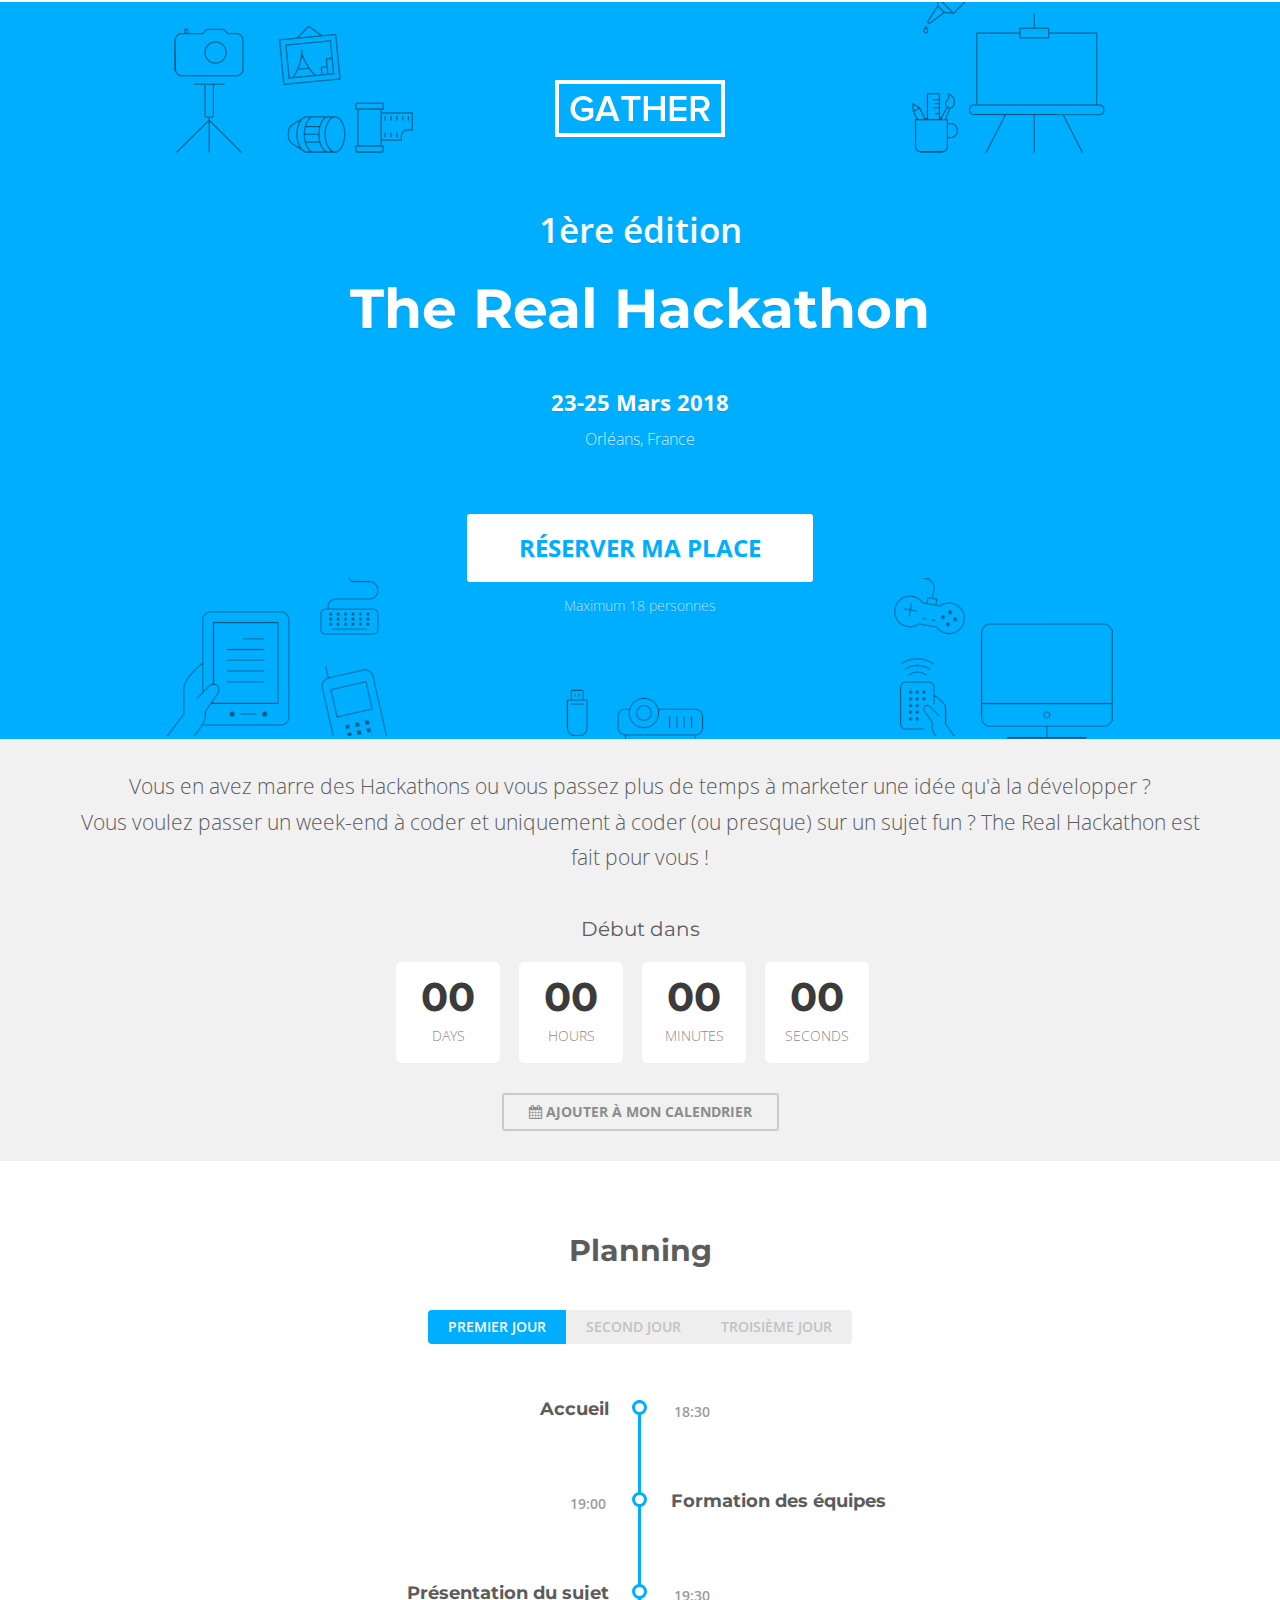
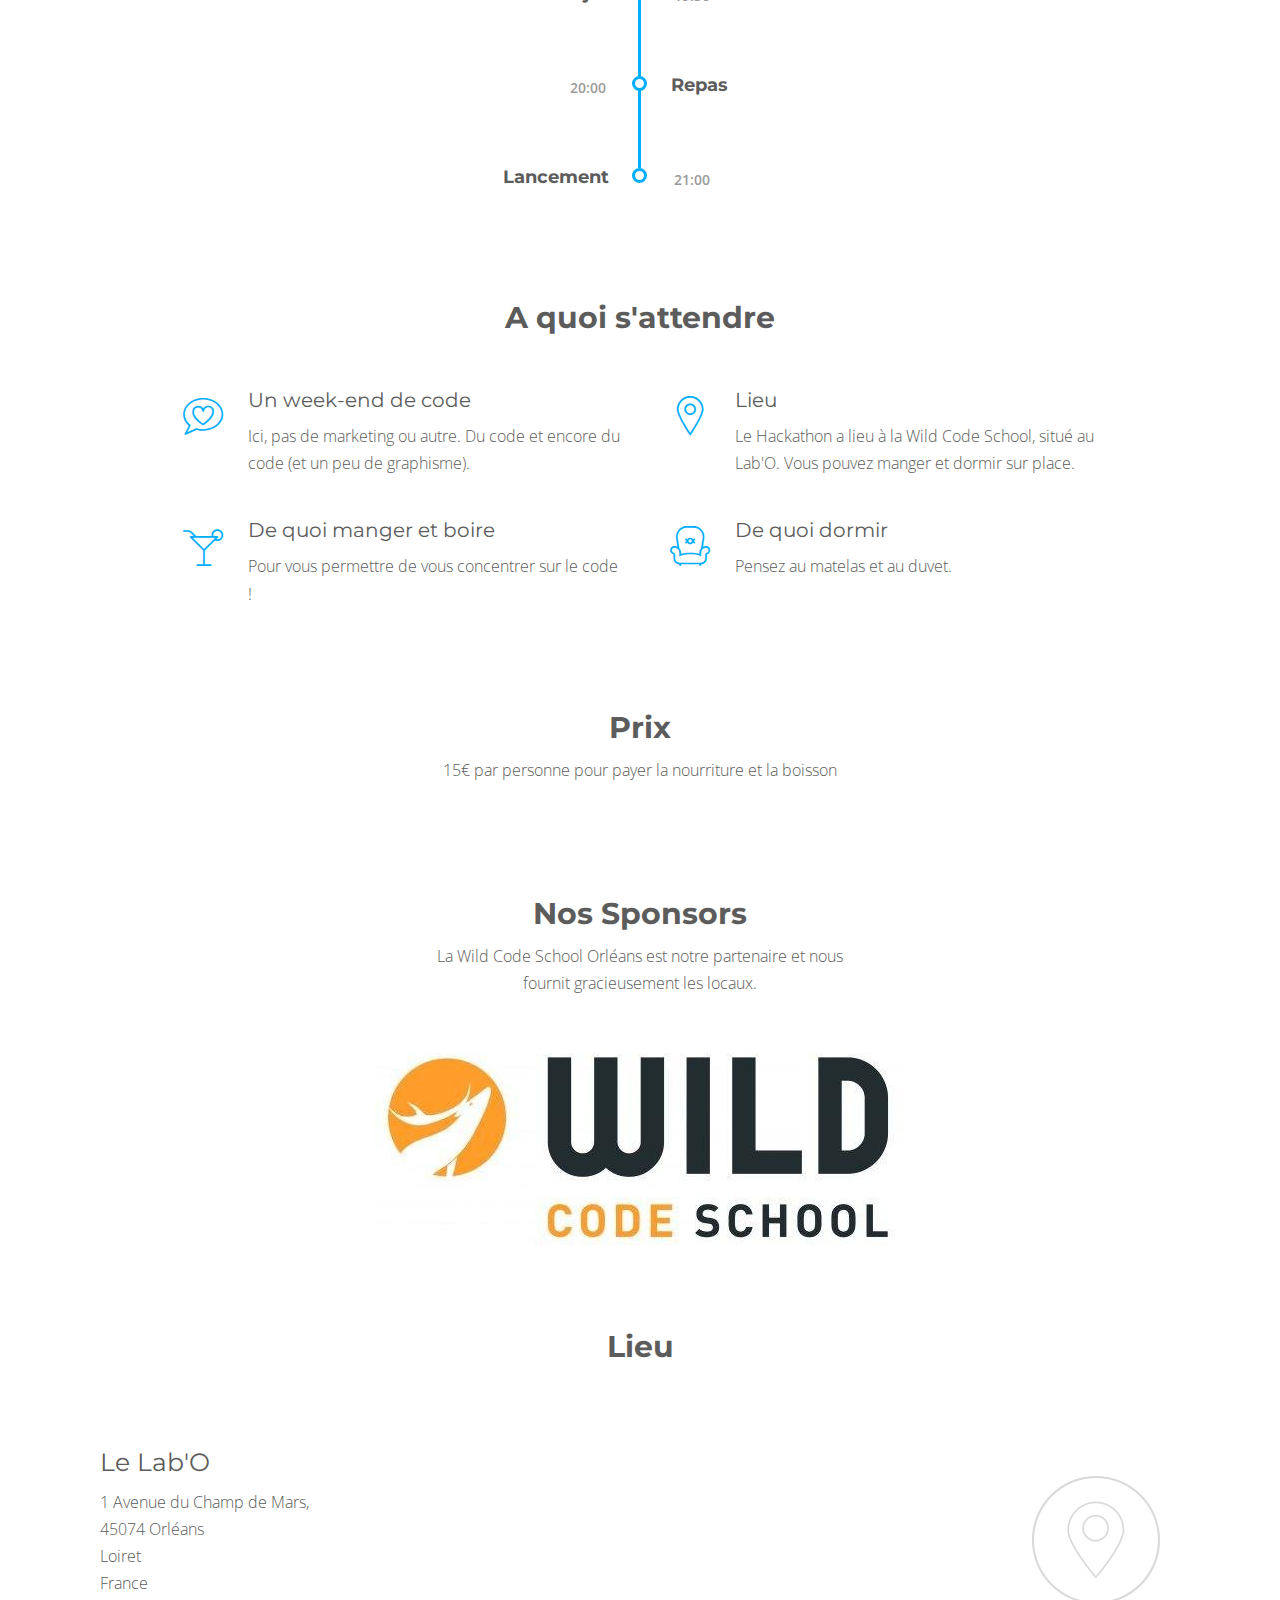
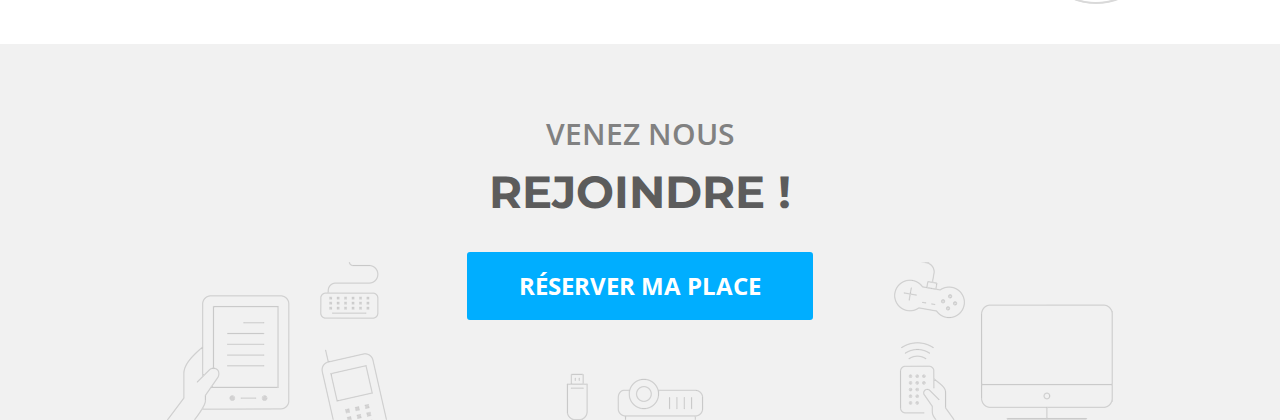
==== commit b1de3042: "Textes" ====
--- a/index.html
+++ b/index.html
@@ -7,15 +7,14 @@
 
     <!-- SEO -->
     <meta name="author" content="Surjith S M">
-    <meta name="description"
-          content="Gather is a responsive Template for Events, Meetups, Conference and other gatherings.">
-    <meta name="keywords" content="gather, responsive, event, meetup, template, conference, gather, rsvp, download">
+    <meta name="description" content="Le vrai Hackathon est un vrai hackathon">
+    <meta name="keywords" content="hackathon, fun, code, coding">
 
     <!-- Favicons -->
     <link rel="shortcut icon" href="images/favicon.ico">
 
     <!-- Page Title -->
-    <title>Hackathon</title>
+    <title>The Real Hackathon</title>
 
     <!-- Bootstrap -->
     <link href="css/bootstrap.min.css" rel="stylesheet">
@@ -36,7 +35,7 @@
 
     <!-- Color Theme -->
     <!-- Options: green, purple, red, yellow, mint, blue, black  -->
-    <link href="css/themes/green.css" rel="stylesheet">
+    <link href="css/themes/blue.css" rel="stylesheet">
 
     <!-- HTML5 shim and Respond.js for IE8 support of HTML5 elements and media queries -->
     <!-- WARNING: Respond.js doesn't work if you view the page via file:// -->
@@ -92,8 +91,10 @@
             </div>
         </div>
 
-        <h3 class="headline-support wow fadeInDown">Hackathon</h3>
-        <h1 class="headline wow fadeInDown" data-wow-delay="0.1s">Hackathon </h1>
+        <h3 class="headline-support wow fadeInDown">1ère édition</h3>
+        <h1 class="headline wow fadeInDown" data-wow-delay="0.1s">
+            The Real Hackathon
+        </h1>
 
         <div class="when_where wow fadeIn" data-wow-delay="0.4s">
             <p class="event_when">23-25 Mars 2018</p>
@@ -121,7 +122,12 @@
 
     <div class="container">
         <p class="lead text-center">
-            Description Hacktathon
+            Vous en avez marre des Hackathons ou vous passez plus de temps à marketer une idée qu'à la développer ?
+            <br/>
+            Vous voulez passer un week-end à coder et uniquement à coder (ou presque) sur un sujet fun ?
+            The Real Hackathon est fait pour vous !
+            <br/>
+
         </p>
 
         <div class="countdown_wrap">
@@ -163,7 +169,7 @@
                       <var class="atc_description">
                           Hackathon
                       </var>
-                      <var class="atc_location">Orléans, France</var>
+                      <var class="atc_location">1 Avenue du Champ de Mars, 45074 Orléans</var>
                       <var class="atc_organizer"></var>
                       <var class="atc_organizer_email"></var>
                   </var>
@@ -453,9 +459,9 @@
                     <div class="col-sm-6">
                         <div class="benefit-item wow fadeInLeft">
                             <div class="benefit-icon"><i class="icon icon-bubble-love-streamline-talk"> </i></div>
-                            <h6 class="benefit-title">Un week-end de coding</h6>
+                            <h6 class="benefit-title">Un week-end de code</h6>
                             <p>
-                                Ici, pas de marketing ou autre. Du code et encore du code (et un peu de graphisme)
+                                Ici, pas de marketing ou autre. Du code et encore du code (et un peu de graphisme).
                             </p>
                         </div>
                     </div>
@@ -464,7 +470,8 @@
                             <div class="benefit-icon"><i class="icon icon-map-pin-streamline"> </i></div>
                             <h6 class="benefit-title">Lieu</h6>
                             <p>
-                                Le Hackathon a lieu à la Wild Code School, situé au Lab'O
+                                Le Hackathon a lieu à la Wild Code School, situé au Lab'O.
+                                Vous pouvez manger et dormir sur place.
                             </p>
                         </div>
                     </div>
@@ -474,7 +481,7 @@
                             <div class="benefit-icon"><i class="icon icon-cocktail-mojito-streamline"> </i></div>
                             <h6 class="benefit-title">De quoi manger et boire</h6>
                             <p>
-                                Concentrer vous sur le code !
+                                Pour vous permettre de vous concentrer sur le code !
                             </p>
                         </div>
                     </div>
@@ -483,7 +490,7 @@
                             <div class="benefit-icon"><i class="icon icon-armchair-chair-streamline"> </i></div>
                             <h6 class="benefit-title">De quoi dormir</h6>
                             <p>
-                                Le minimum vital en tout cas
+                                Pensez au matelas et au duvet.
                             </p>
                         </div>
                     </div>
@@ -508,12 +515,11 @@
 </section>
 
 <section class="sponsors" id="sponsors">
-
     <div class="container">
         <div class="section-title wow fadeInUp">
             <h4>Nos Sponsors</h4>
             <p>
-                La Wild Code School Orléans nous accueille
+                La Wild Code School Orléans est notre partenaire et nous fournit gracieusement les locaux.
             </p>
         </div>
 
@@ -522,13 +528,16 @@
     </div>
     <!-- end .container -->
 </section>
-<div class="highlight" id="lieu">
-    <div class="container">
+<div class="directions" id="lieu">
+    <div class="container">
+        <div class="section-title wow fadeInUp">
+            <h4>Lieu</h4>
+        </div>
         <div class="row">
             <div class="col-sm-12">
                 <div class="contact-box">
                     <img src="images/location-icon.png" alt="location icon" class="wow zoomIn">
-                    <h5>Lab'O</h5>
+                    <h5>Le Lab'O</h5>
                     <p>
                         1 Avenue du Champ de Mars,
                         <br/>
@@ -541,7 +550,6 @@
                 </div>
             </div>
         </div>
-        <!--  // end .row -->
     </div>
 </div>
 <section class="footer-action" id="register">
@@ -549,9 +557,9 @@
     <div class="container">
 
         <h4 class="headline-support wow fadeInDown">
-            VENEZ !
+            VENEZ NOUS
         </h4>
-        <h2 class="headline wow fadeInDown" data-wow-delay="0.1s">REJOIGNEZ-NOUS</h2>
+        <h2 class="headline wow fadeInDown" data-wow-delay="0.1s">REJOINDRE !</h2>
 
         <div class="footer_bottom-bg">
             <a class="btn btn-success btn-xl wow zoomIn" data-wow-delay="0.3s" href="#" data-toggle="modal"
--- a/css/themes/blue.css
+++ b/css/themes/blue.css
@@ -0,0 +1,169 @@
+/*
+
+Style : Blue Theme CSS
+Version : 1.0
+Author  : Surjith S M
+URI   : http://themeforest.net/user/surjithctly
+
+Copyright © All rights Reserved
+Surjith S M / @surjithctly
+
+*/
+/* 
+   COLOR PALLETTES : Blue
+   ------------------------------------------------
+  
+   Blue 1        : #00aeff;
+   Dark Grey      : #3b3b3b;
+   Medium Grey    : #5c5c5c;
+   Light Grey     : #818181;
+   Lightest Grey  : #C2C2C2;
+   White          : #ffffff;
+
+   
+   */
+/* ================================================
+   THEME SPECIFIC STYLES : VISUAL STYLES ONLY
+   ================================================ */
+/*White bg*/
+
+body,
+.pace .pace-progress {
+    background: #FFF;
+}
+/*Grey*/
+
+body,
+.timeline-content h2 {
+    color: #5c5c5c;
+}
+
+.nav-pills>li>a {
+    color: #C2C2C2;
+}
+
+.form-control:focus {
+    border-color: #C2C2C2;
+}
+
+.navbar-default .navbar-nav>li>a {
+    color: #818181;
+}
+
+.slick-prev:before,
+.slick-next:before {
+    color: #C2C2C2;
+}
+/* Blue
+ * ----- */
+
+::-moz-selection {
+    background: #00aeff;
+    color: #FFF;
+}
+
+::selection {
+    background: #00aeff;
+    color: #FFF;
+}
+
+.header,
+.sub-header {
+    color: #FFF;
+    background-color: #00aeff;
+}
+/*color*/
+
+a,
+a:hover,
+a:focus,
+.speaker-info p,
+.highlighted-plan .price,
+.highlighted-plan .plan-name {
+    color: #00aeff;
+}
+
+.benefit-item .benefit-icon i {
+    color: #00aeff;
+}
+/*background*/
+
+.timeline::before {
+    background: #00aeff;
+}
+
+.navbar-default .navbar-nav>.active>a,
+.navbar-default .navbar-nav>.active>a:focus,
+.navbar-default .navbar-nav>.active>a:hover {
+    color: #FFF;
+    background-color: #00aeff;
+}
+/*border*/
+
+.timeline-bullet,
+.highlighted-plan {
+    border-color: #00aeff;
+}
+/*background color*/
+
+.nav-pills>li.active>a,
+.nav-pills>li.active>a:focus,
+.nav-pills>li.active>a:hover {
+    background-color: #00aeff;
+}
+/* 
+  BUTTONS
+  ------- */
+
+.btn-default {
+    color: #00aeff;
+    border-color: #FFF;
+}
+
+.btn-default:hover,
+.btn-default:focus,
+.btn-default:active,
+.btn-default.active {
+    background-color: transparent;
+    border-color: #FFF;
+    color: #FFF;
+}
+
+.btn-primary {
+    background-color: #5c5c5c;
+}
+
+.btn-primary:hover,
+.btn-primary:focus,
+.btn-primary:active,
+.btn-primary.active {
+    background-color: #3b3b3b;
+}
+
+.btn-success {
+    background-color: #00aeff;
+    border-color: #00aeff;
+}
+
+.btn-success:hover,
+.btn-success:focus,
+.btn-success:active,
+.btn-success.active {
+    background-color: #FFF;
+    border-color: #00aeff;
+    color: #00aeff;
+}
+
+.btn-outline {
+    color: #8C8C8C;
+    border-color: #CACACA;
+}
+
+.btn-outline:hover,
+.btn-outline:focus,
+.btn-outline:active,
+.btn-outline.active {
+    background-color: transparent;
+    border-color: #818181;
+    color: #8C8C8C;
+}
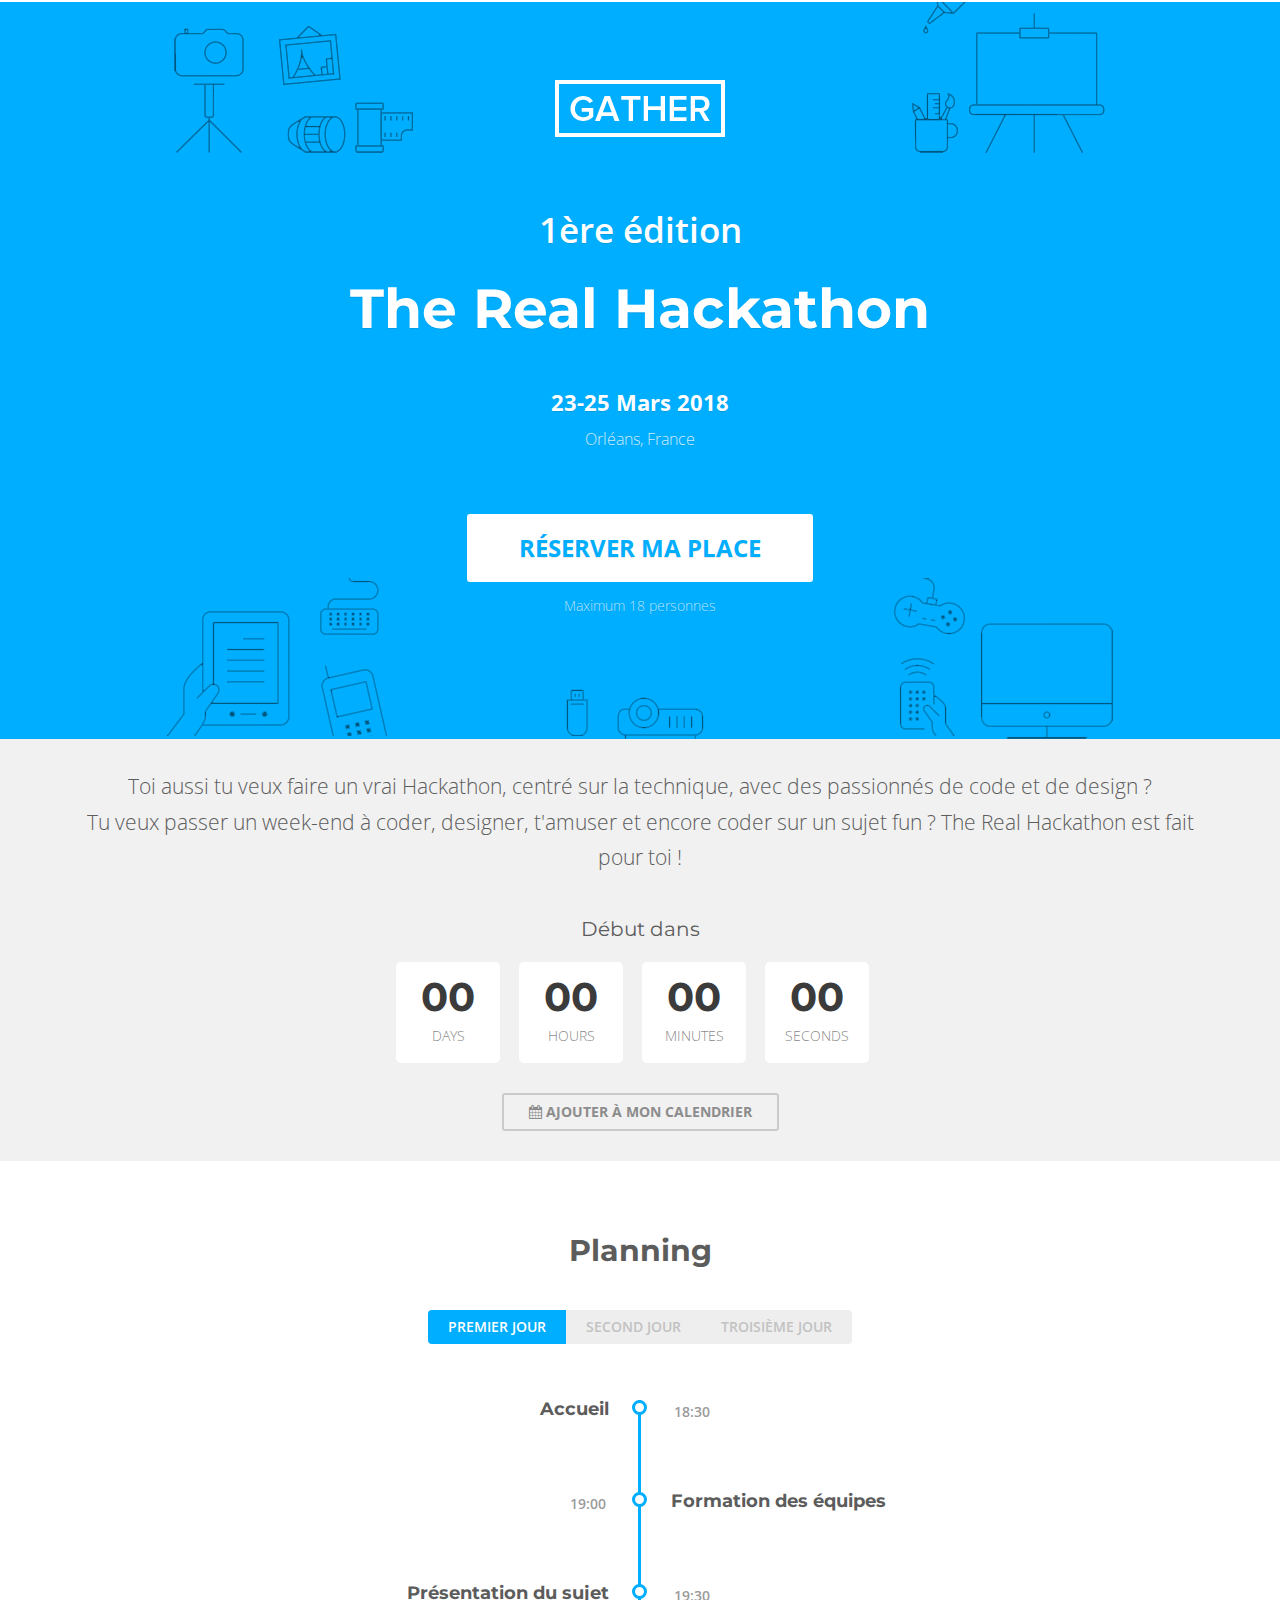
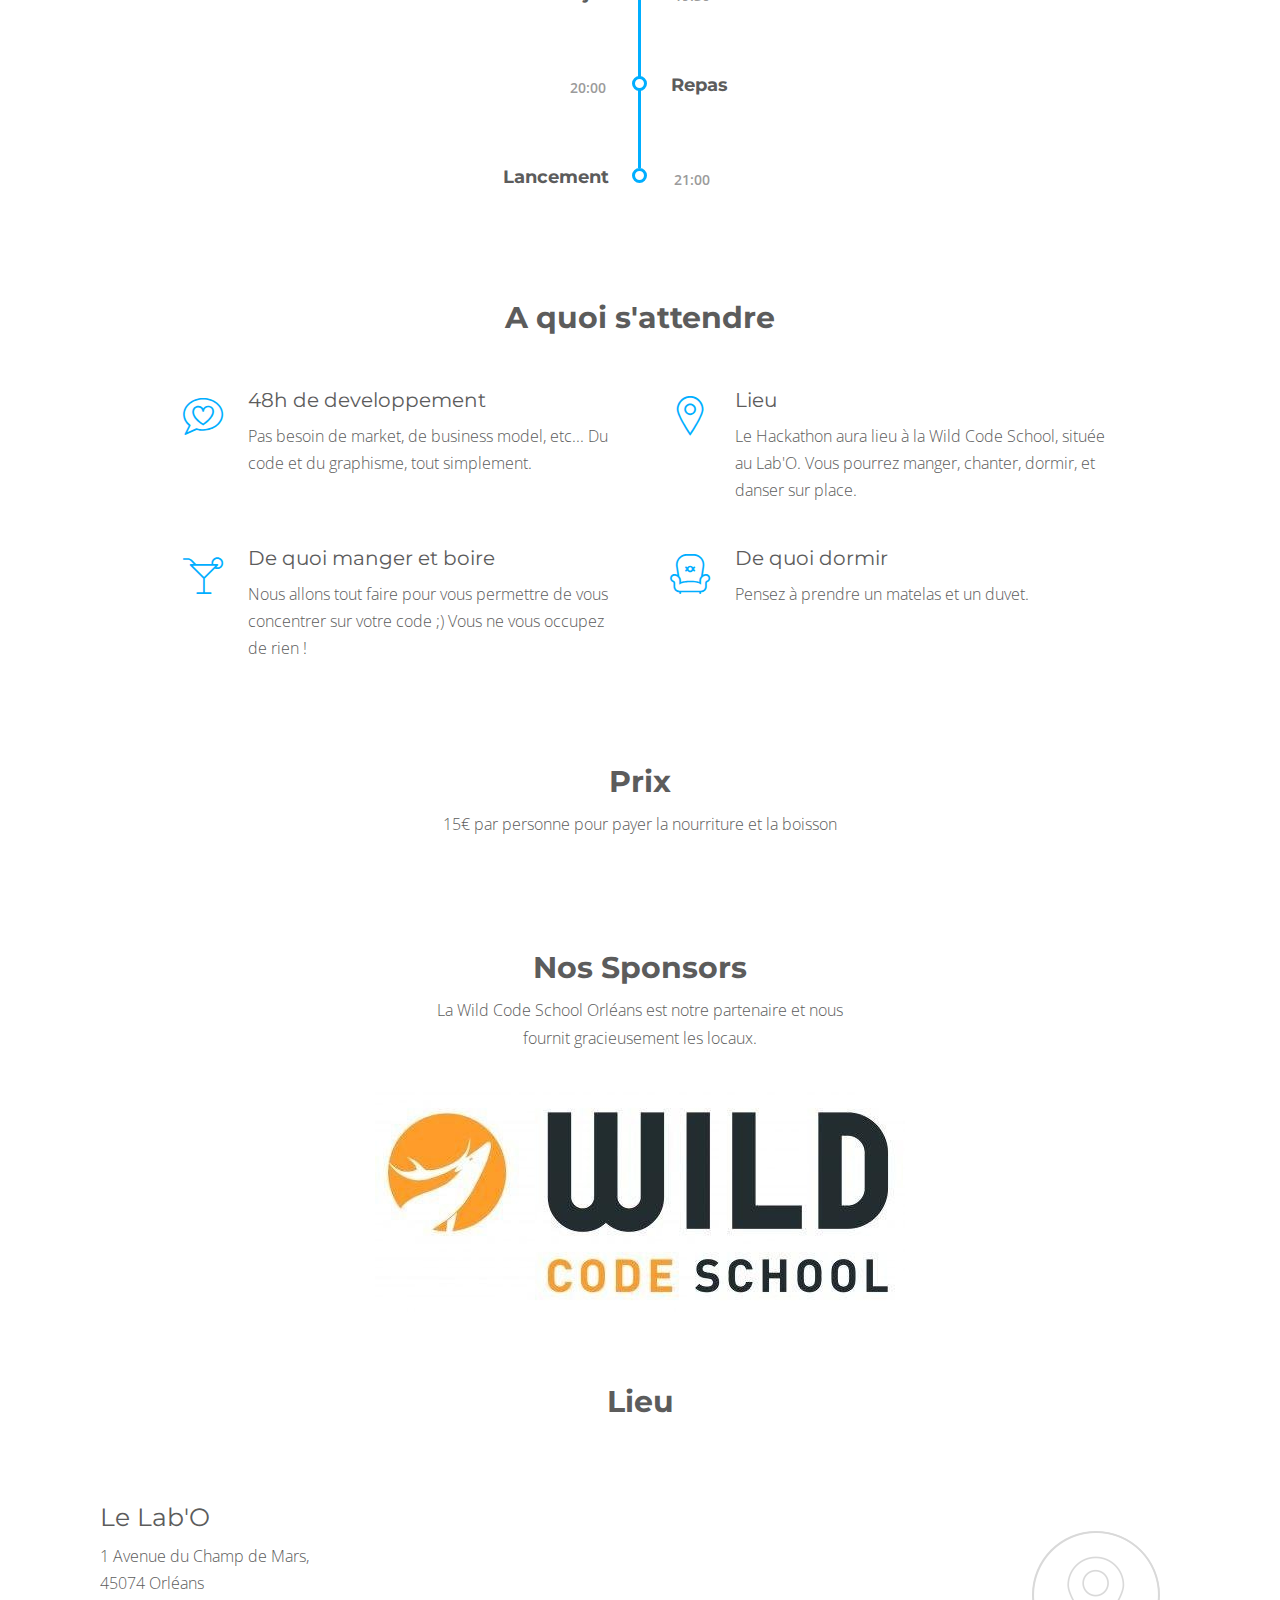
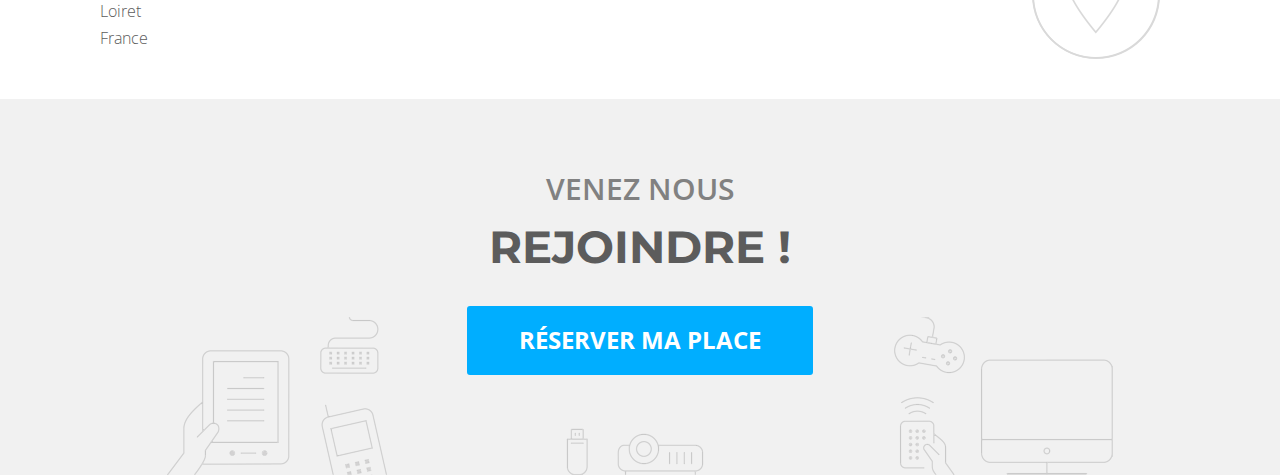
==== commit b45c52da: "maj textes" ====
--- a/index.html
+++ b/index.html
@@ -122,10 +122,10 @@
 
     <div class="container">
         <p class="lead text-center">
-            Vous en avez marre des Hackathons ou vous passez plus de temps à marketer une idée qu'à la développer ?
+            Toi aussi tu veux faire un vrai Hackathon, centré sur la technique, avec des passionnés de code et de design ?
             <br/>
-            Vous voulez passer un week-end à coder et uniquement à coder (ou presque) sur un sujet fun ?
-            The Real Hackathon est fait pour vous !
+            Tu veux passer un week-end à coder, designer, t'amuser et encore coder sur un sujet fun ?
+            The Real Hackathon est fait pour toi !
             <br/>
 
         </p>
@@ -459,9 +459,9 @@
                     <div class="col-sm-6">
                         <div class="benefit-item wow fadeInLeft">
                             <div class="benefit-icon"><i class="icon icon-bubble-love-streamline-talk"> </i></div>
-                            <h6 class="benefit-title">Un week-end de code</h6>
+                            <h6 class="benefit-title">48h de developpement</h6>
                             <p>
-                                Ici, pas de marketing ou autre. Du code et encore du code (et un peu de graphisme).
+                                Pas besoin de market, de business model, etc... Du code et du graphisme, tout simplement.
                             </p>
                         </div>
                     </div>
@@ -470,8 +470,8 @@
                             <div class="benefit-icon"><i class="icon icon-map-pin-streamline"> </i></div>
                             <h6 class="benefit-title">Lieu</h6>
                             <p>
-                                Le Hackathon a lieu à la Wild Code School, situé au Lab'O.
-                                Vous pouvez manger et dormir sur place.
+                                Le Hackathon aura lieu à la Wild Code School, située au Lab'O.
+                                Vous pourrez manger, chanter, dormir, et danser sur place.
                             </p>
                         </div>
                     </div>
@@ -481,7 +481,8 @@
                             <div class="benefit-icon"><i class="icon icon-cocktail-mojito-streamline"> </i></div>
                             <h6 class="benefit-title">De quoi manger et boire</h6>
                             <p>
-                                Pour vous permettre de vous concentrer sur le code !
+                                Nous allons tout faire pour vous permettre de vous concentrer sur votre code ;)
+                                Vous ne vous occupez de rien !
                             </p>
                         </div>
                     </div>
@@ -490,7 +491,7 @@
                             <div class="benefit-icon"><i class="icon icon-armchair-chair-streamline"> </i></div>
                             <h6 class="benefit-title">De quoi dormir</h6>
                             <p>
-                                Pensez au matelas et au duvet.
+                                Pensez à prendre un matelas et un duvet.
                             </p>
                         </div>
                     </div>
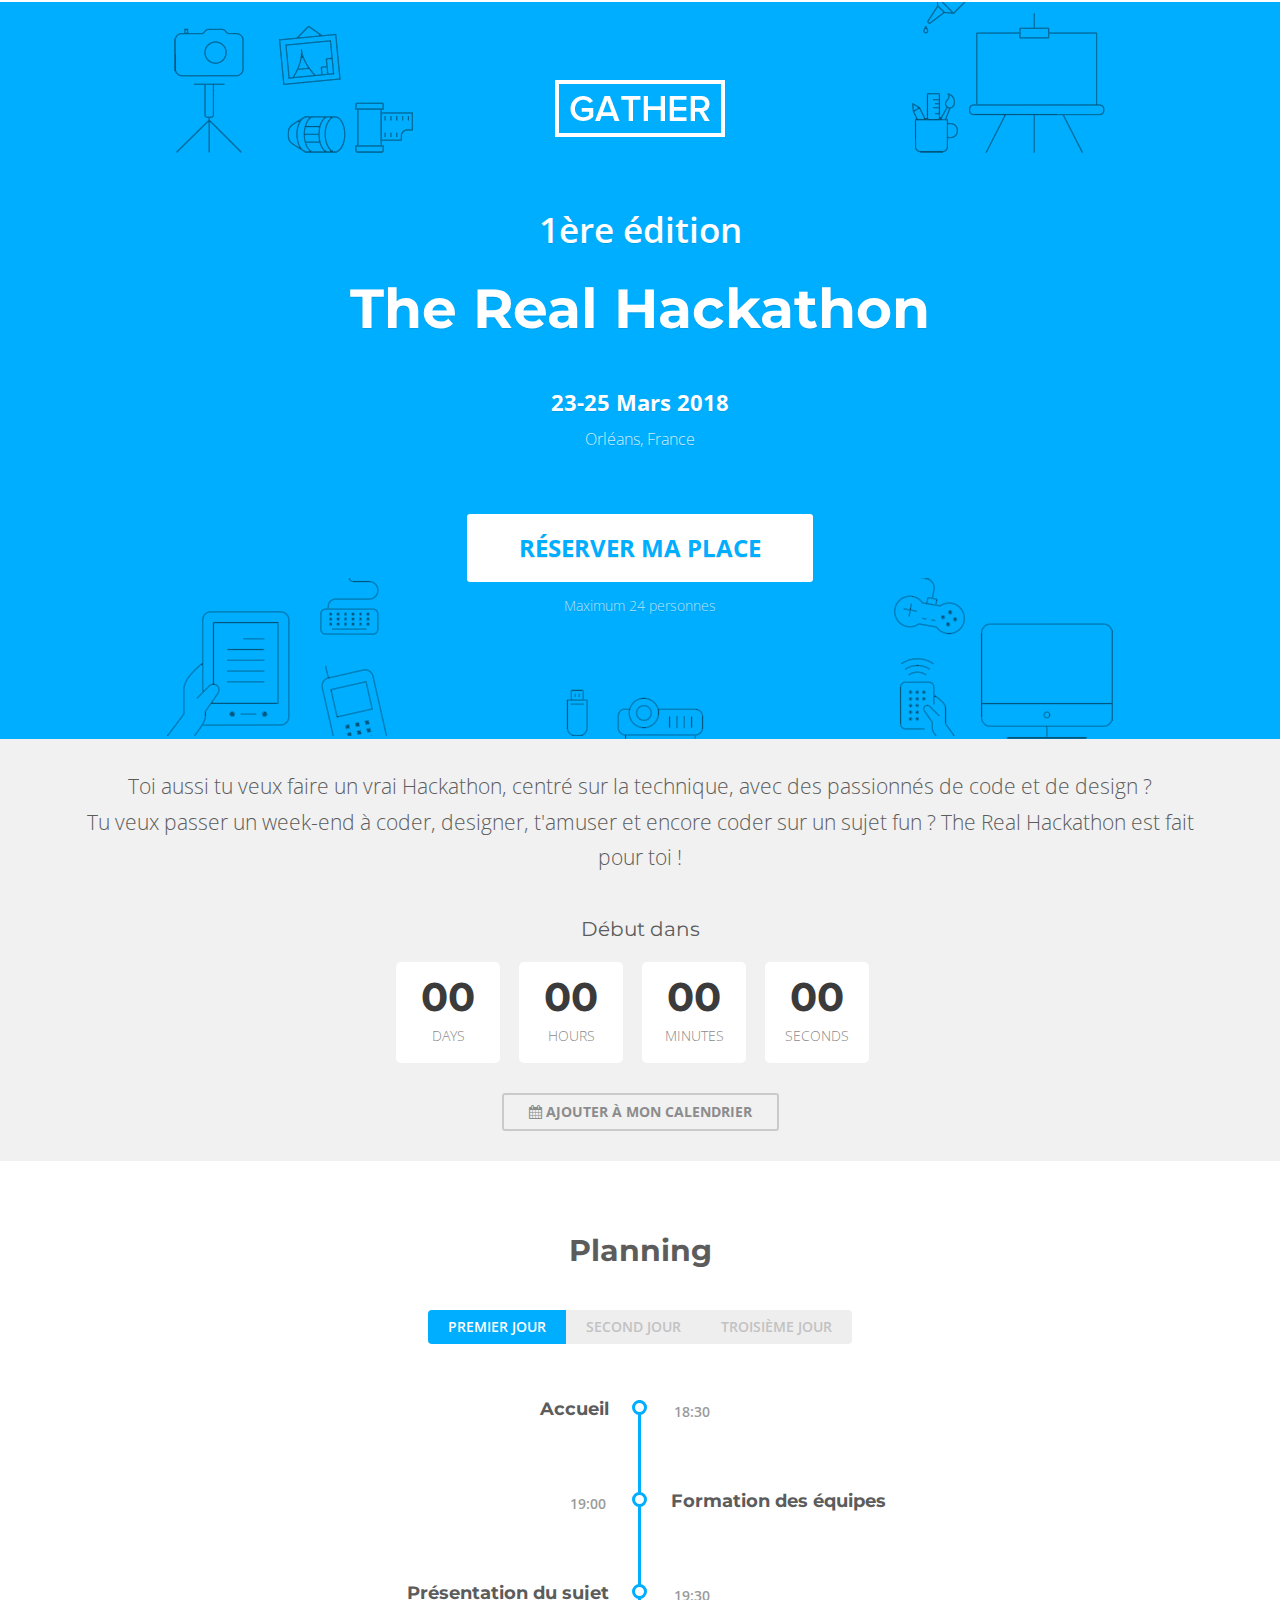
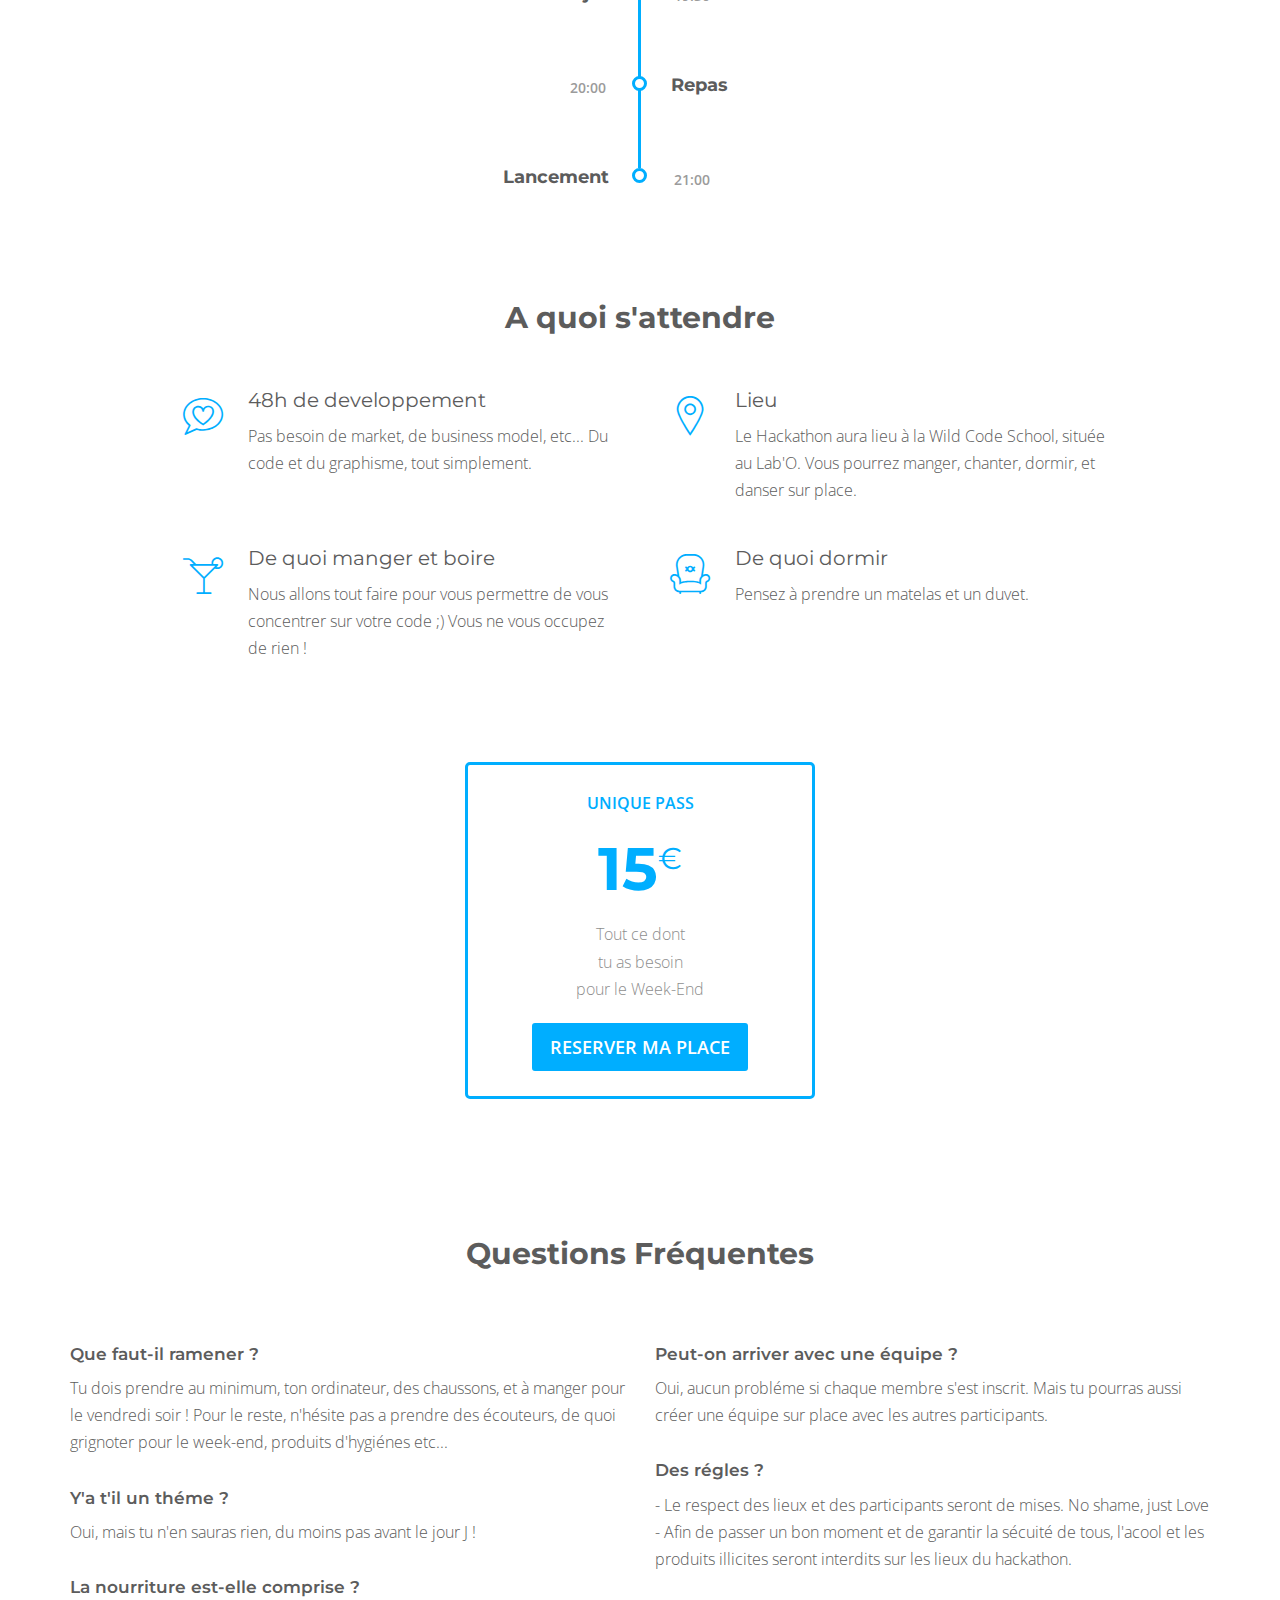
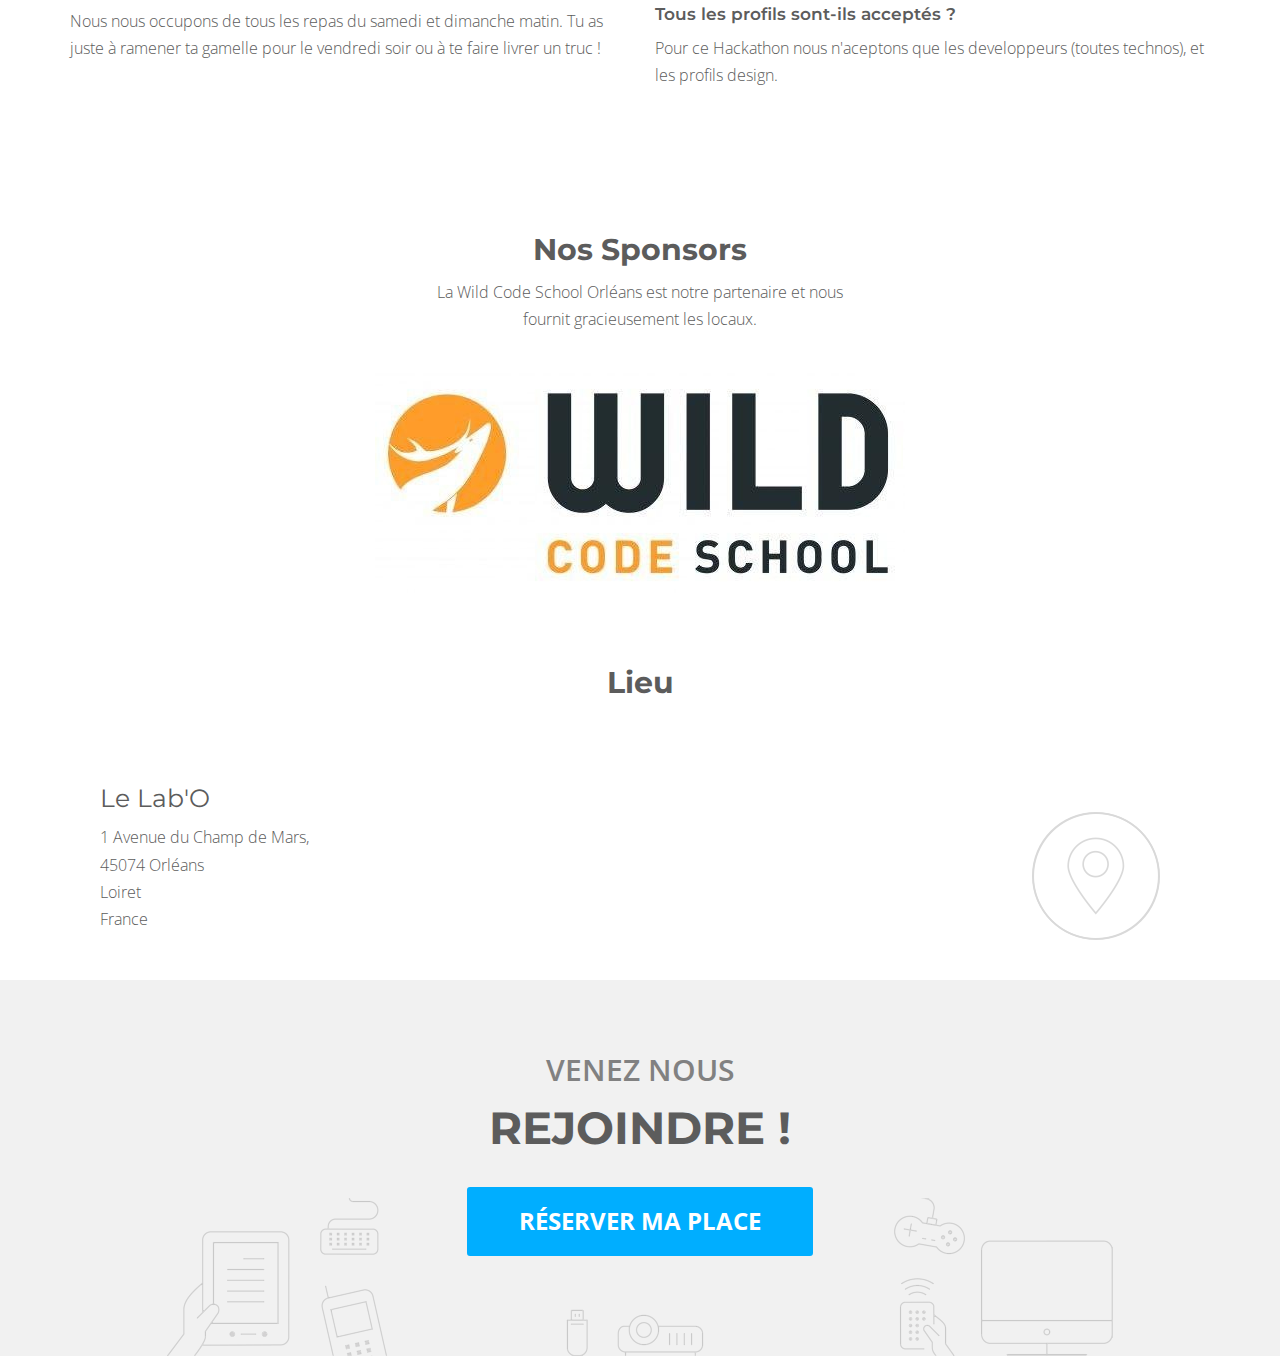
==== commit 965cde35: "Maj" ====
--- a/index.html
+++ b/index.html
@@ -72,6 +72,7 @@
                 <li class="active"><a href="#top">Hackathon</a></li>
                 <li><a href="#schedule">Programme</a></li>
                 <li><a href="#pricing">Prix</a></li>
+                <li><a href="#faq">Faq</a></li>
                 <li><a href="#sponsors" class="hidden-sm">Sponsors</a></li>
                 <li><a href="#lieu">Lieu</a></li>
                 <li><a href="#register">Inscription</a></li>
@@ -102,10 +103,9 @@
         </div>
 
         <div class="header_bottom-bg">
-            <a class="btn btn-default btn-xl wow zoomIn" data-wow-delay="0.3s" href="#" data-toggle="modal"
-               data-target="#register-now">Réserver ma place</a>
+            <a class="btn btn-default btn-xl wow zoomIn" data-wow-delay="0.3s" href="#pricing">Réserver ma place</a>
             <p class="cta_urgency wow fadeIn" data-wow-delay="0.5s">
-                <small>Maximum 18 personnes</small>
+                <small>Maximum 24 personnes</small>
             </p>
         </div>
 
@@ -506,11 +506,53 @@
 
 <section class="pricing" id="pricing">
     <div class="container">
+                <div class="col-md-4 col-md-offset-4" style="margin-top: 70px; margin-bottom: 40px">
+                    <div class="pricing-item highlighted-plan wow zoomIn" data-wow-delay="0.3s" data-wow-duration="2s">
+                        <div class="plan-name">Unique Pass</div>
+                        <div class="price"> 15<span class="curr">€</span></div>
+
+                        <ul class="plan-features">
+                            <li> Tout ce dont </li>
+                            <li> tu as besoin </li>
+                            <li> pour le Week-End </li>
+                        </ul>
+                        <a class="btn btn-success btn-lg" href="#" data-toggle="modal"
+               data-target="#register-now">Reserver ma place</a>
+                    </div>
+                </div>
+    </div>
+</section>
+
+<section class="faq">
+    <div class="container">
         <div class="section-title">
-            <h4>Prix</h4>
-            <p>
-                15€ par personne pour payer la nourriture et la boisson
+            <h4>Questions Fréquentes</h4>
+        </div>
+        <div class="row">
+            <div class="col-md-6 wow fadeInLeft" data-wow-duration="2s">
+                <h6 class="faq-title">Que faut-il ramener ?</h6>
+                <p>Tu dois prendre au minimum, ton ordinateur, des chaussons, et à manger pour le vendredi soir ! Pour le reste, n'hésite pas a prendre des écouteurs, de quoi grignoter pour le week-end, produits d'hygiénes etc...</p>
+                <h6 class="faq-title">Y'a t'il un théme ?</h6>
+                <p>Oui, mais tu n'en sauras rien, du moins pas avant le jour J !</p>
+                <h6 class="faq-title">La nourriture est-elle comprise ?</h6>
+                <p>Nous nous occupons de tous les repas du samedi et dimanche matin. Tu as juste à ramener ta gamelle pour le vendredi soir ou à te faire livrer un truc !</p>
+            </div>
+            <div class="col-md-6 wow fadeInRight" data-wow-duration="2s">
+
+                <h6 class="faq-title">Peut-on arriver avec une équipe ?</h6>
+                <p>Oui, aucun probléme si chaque membre s'est inscrit. Mais tu pourras aussi créer une équipe sur place avec les autres participants.</p>
+
+                <h6 class="faq-title">Des régles ?</h6>
+                <p>
+                - Le respect des lieux et des participants seront de mises. No shame, just Love</br>
+            - Afin de passer un bon moment et de garantir la sécuité de tous, l'acool et les produits illicites seront interdits sur les lieux du hackathon.
             </p>
+                <h6 class="faq-title">Tous les profils sont-ils acceptés ?</h6>
+                <p>
+                Pour ce Hackathon nous n'aceptons que les developpeurs (toutes technos), et les profils design.
+            </p>
+
+            </div>
         </div>
     </div>
 </section>
@@ -563,8 +605,7 @@
         <h2 class="headline wow fadeInDown" data-wow-delay="0.1s">REJOINDRE !</h2>
 
         <div class="footer_bottom-bg">
-            <a class="btn btn-success btn-xl wow zoomIn" data-wow-delay="0.3s" href="#" data-toggle="modal"
-               data-target="#register-now">Réserver ma place</a>
+            <a class="btn btn-success btn-xl wow zoomIn" data-wow-delay="0.3s" href="#pricing">Réserver ma place</a>
         </div>
 
     </div>
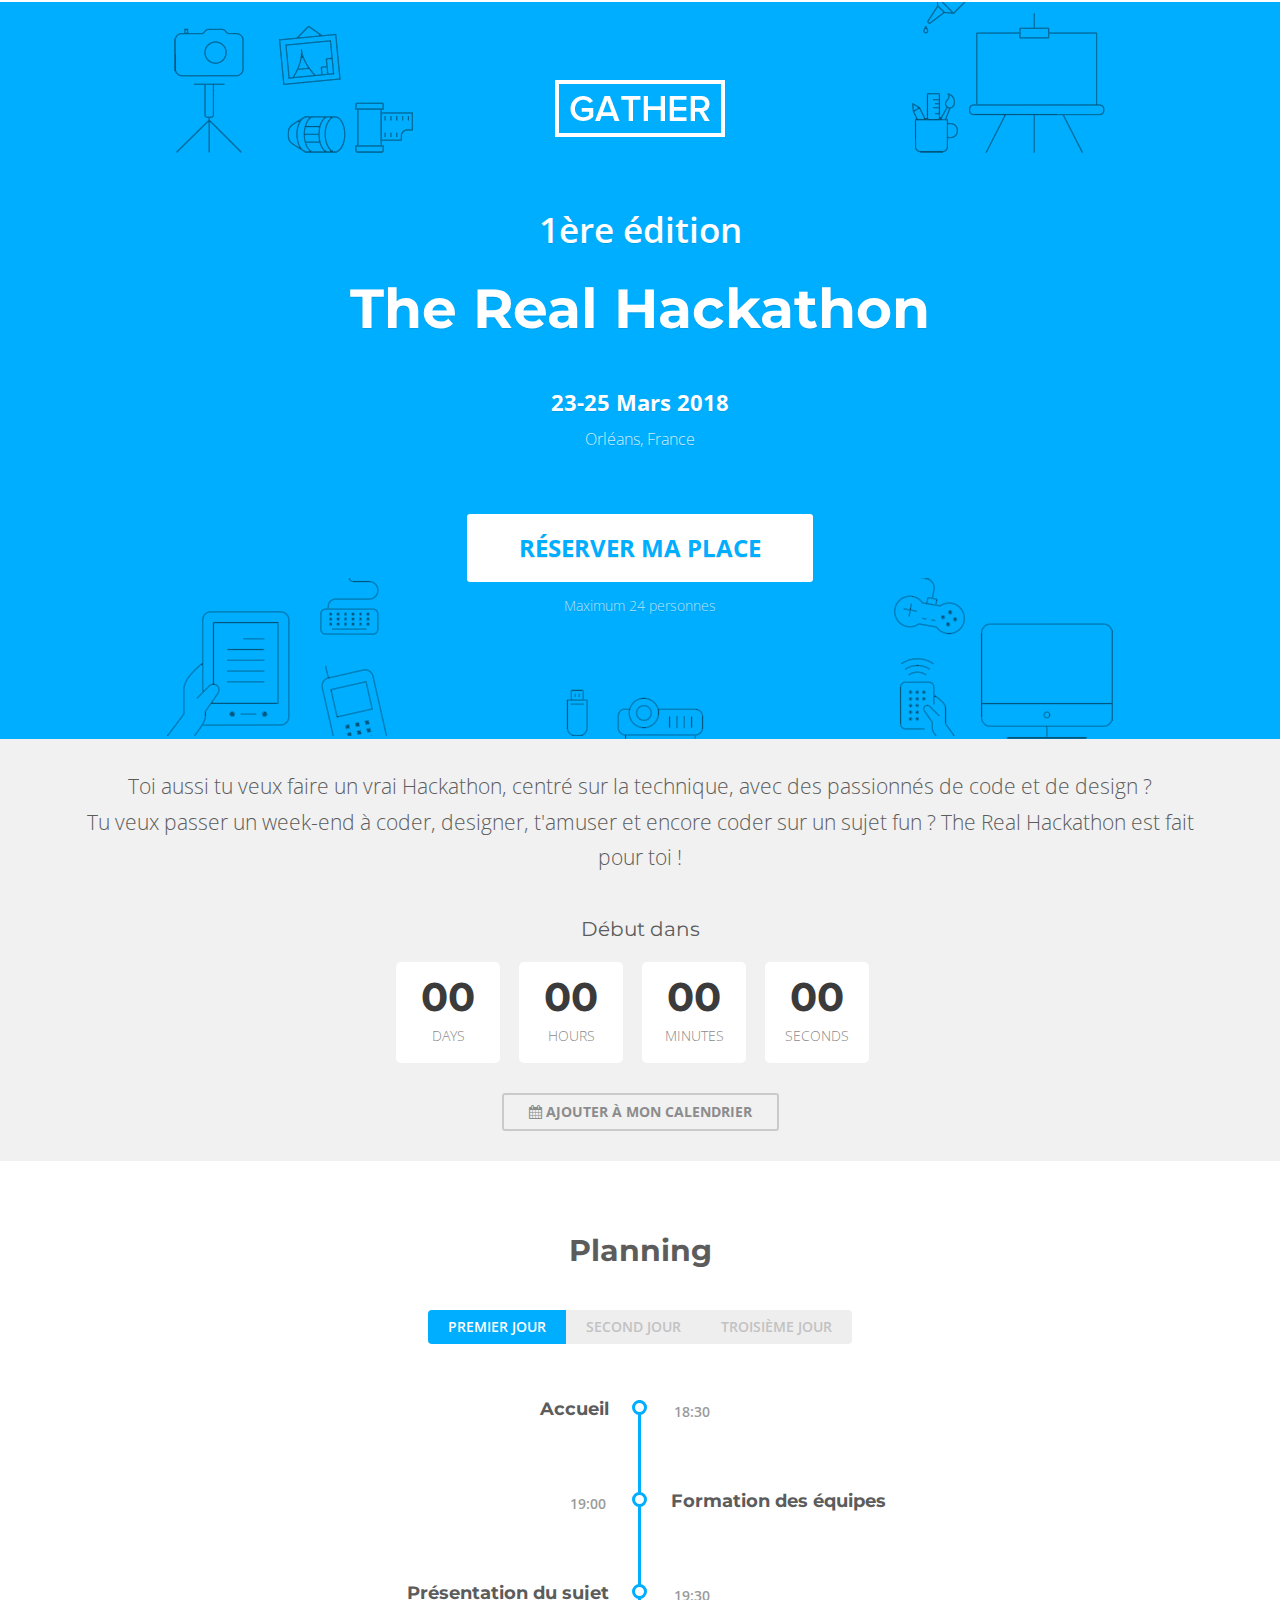
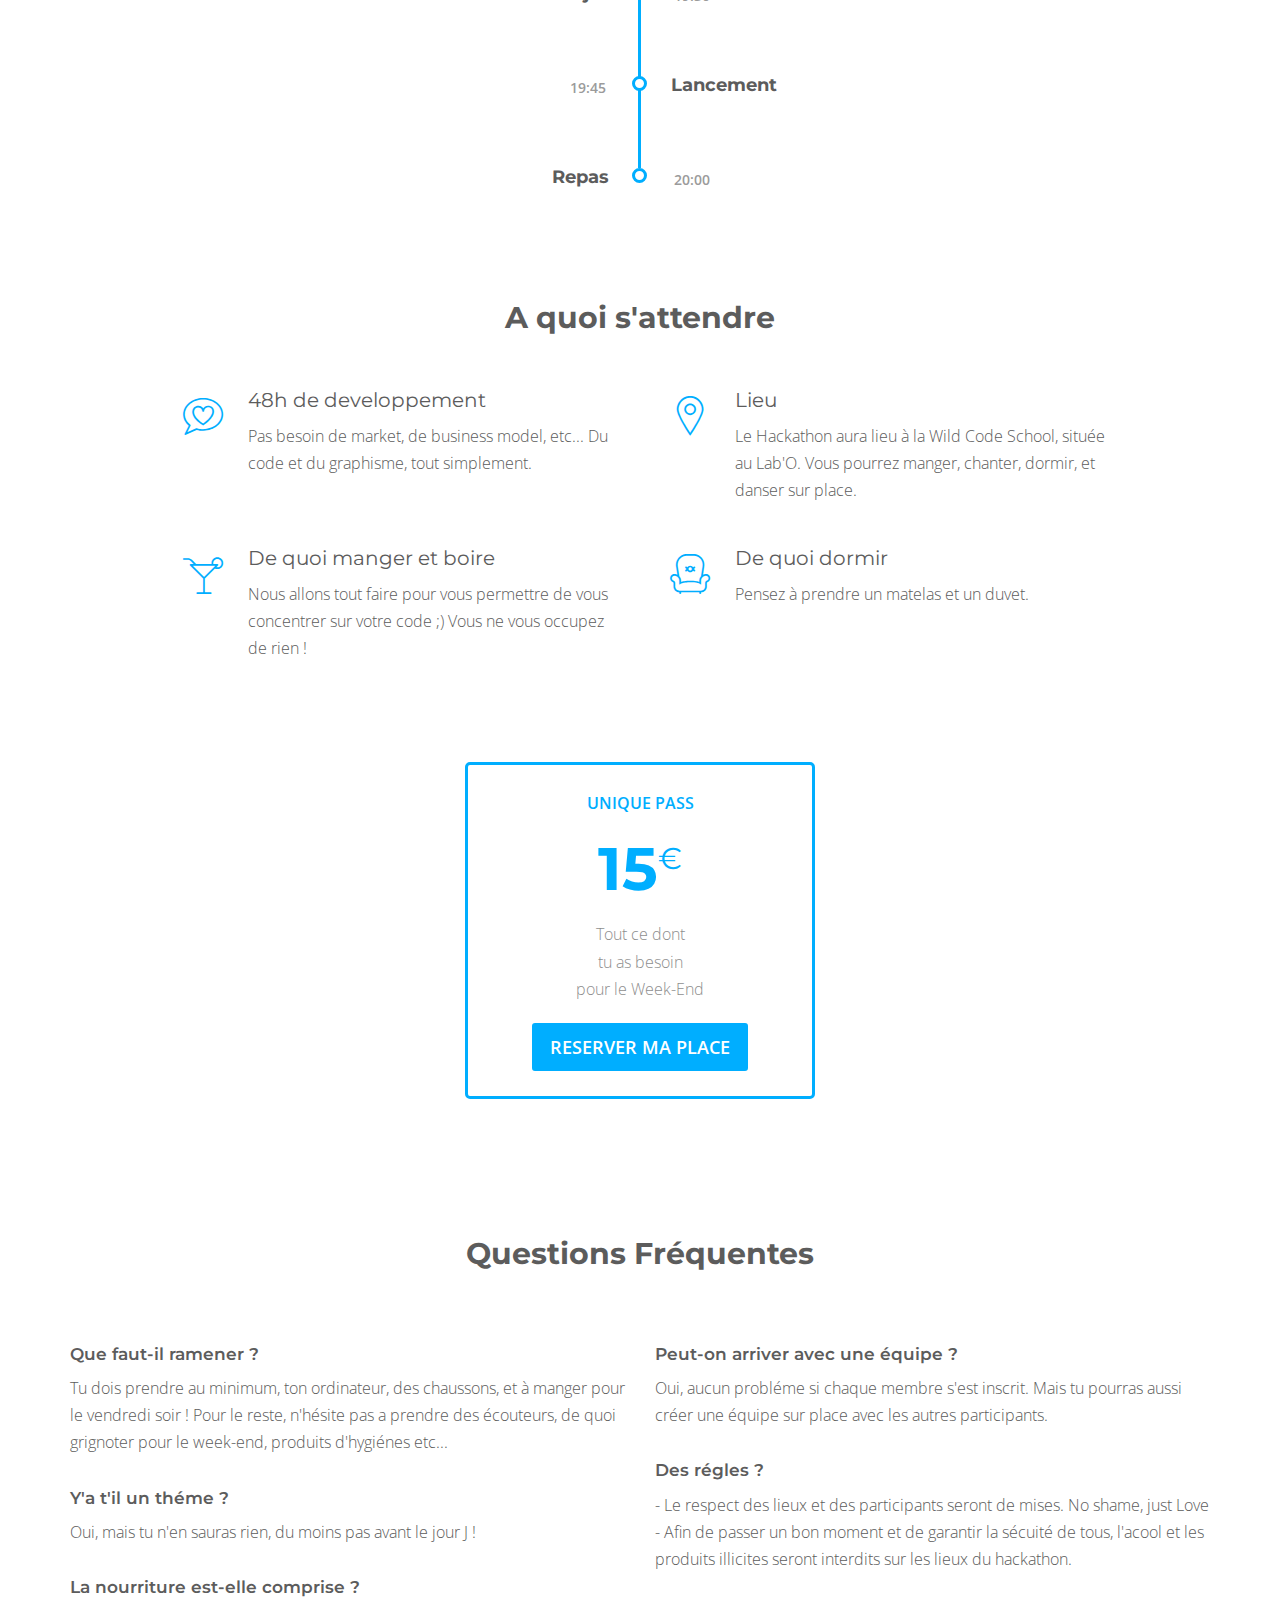
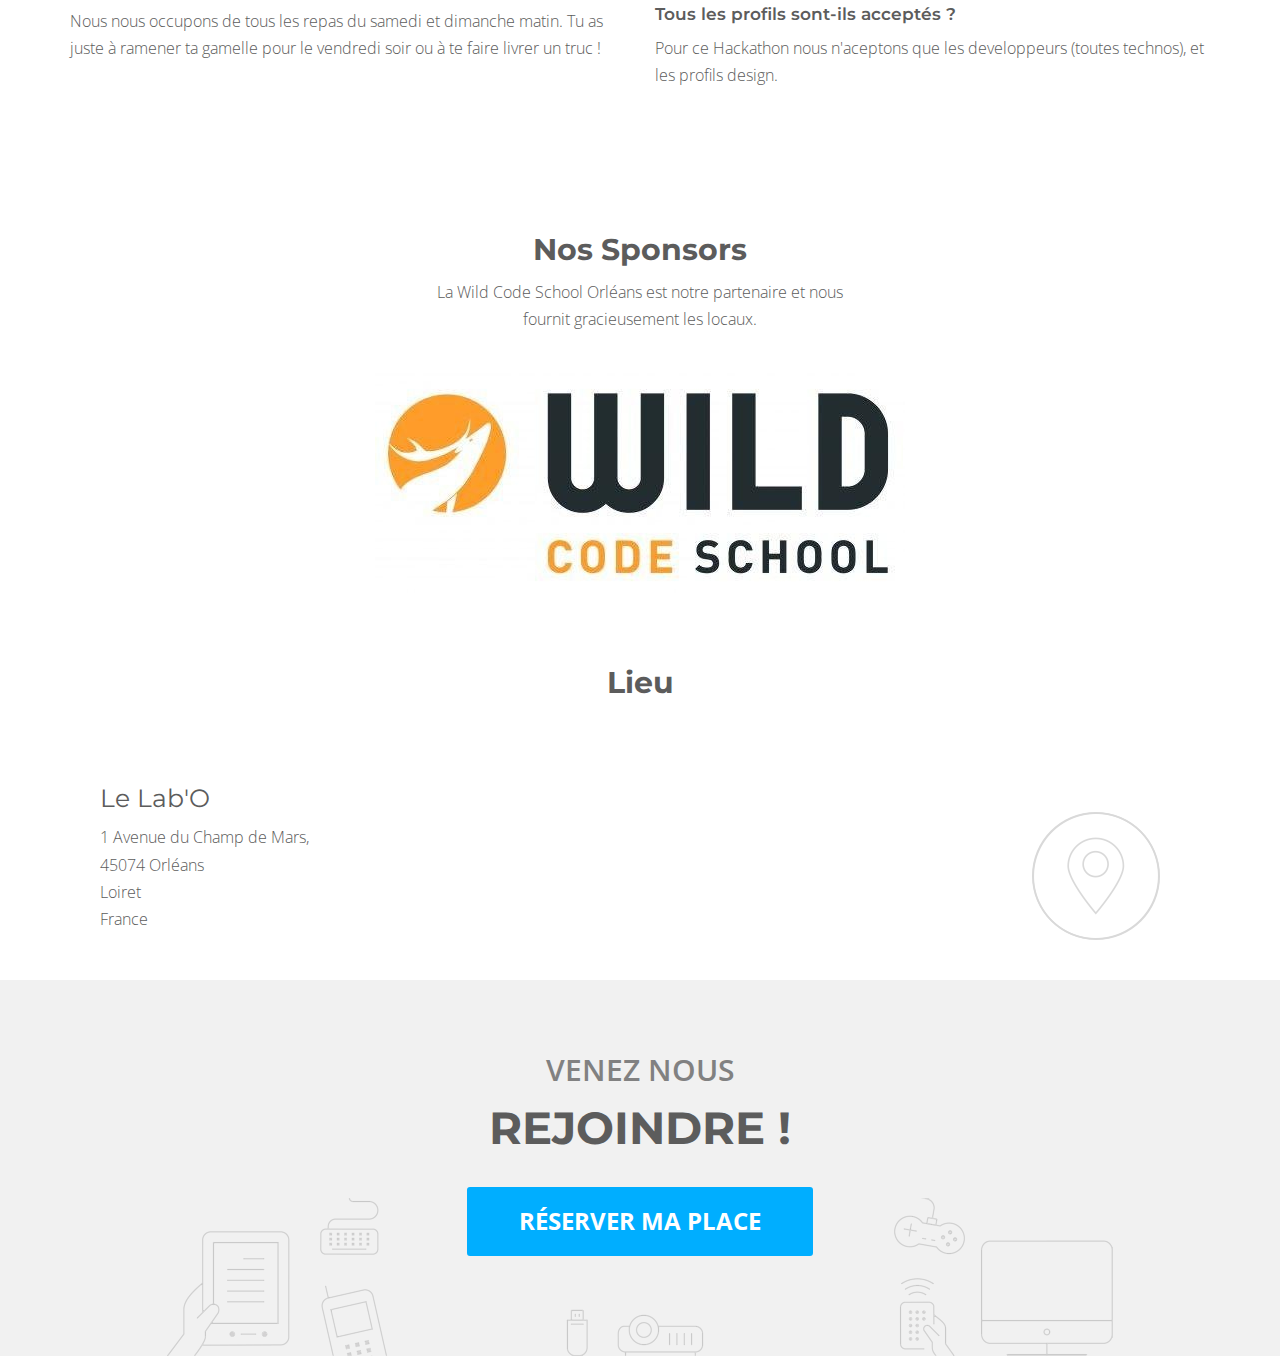
==== commit e00b8445: "Planning du Week-End" ====
--- a/index.html
+++ b/index.html
@@ -274,6 +274,22 @@
 
                         <div class="timeline-content">
                             <h2 class="wow flipInX" data-wow-delay="0.3s">
+                                Lancement
+                            </h2>
+                            <p class="wow flipInX" data-wow-delay="0.3s"></p>
+                            <span class="date wow flipInX" data-wow-delay="0.3s">19:45</span>
+                        </div>
+                        <!-- timeline-content -->
+                    </div>
+
+                    <div class="timeline-block">
+                        <div class="timeline-bullet wow zoomIn" data-wow-delay="0s">
+
+                        </div>
+                        <!-- timeline-bullet -->
+
+                        <div class="timeline-content">
+                            <h2 class="wow flipInX" data-wow-delay="0.3s">
                                 Repas
                             </h2>
                             <p class="wow flipInX" data-wow-delay="0.3s"></p>
@@ -282,22 +298,6 @@
                         <!-- timeline-content -->
                     </div>
                     <!-- timeline-block -->
-
-                    <div class="timeline-block">
-                        <div class="timeline-bullet wow zoomIn" data-wow-delay="0s">
-
-                        </div>
-                        <!-- timeline-bullet -->
-
-                        <div class="timeline-content">
-                            <h2 class="wow flipInX" data-wow-delay="0.3s">
-                                Lancement
-                            </h2>
-                            <p class="wow flipInX" data-wow-delay="0.3s"></p>
-                            <span class="date wow flipInX" data-wow-delay="0.3s">21:00</span>
-                        </div>
-                        <!-- timeline-content -->
-                    </div>
                 </section>
                 <!-- timeline -->
 
@@ -348,7 +348,7 @@
 
                         <div class="timeline-content">
                             <h2 class="wow flipInX" data-wow-delay="0.3s">
-                                Dinner
+                                Diner
                             </h2>
                             <span class="date wow flipInX" data-wow-delay="0.3s">19:00</span>
                         </div>
@@ -388,7 +388,7 @@
 
                         <div class="timeline-content">
                             <h2 class="wow flipInX" data-wow-delay="0.3s">
-                                Fin du Hackathon & Déjeuner
+                                Fin du Hackathon
                             </h2>
                             <span class="date wow flipInX" data-wow-delay="0.3s">12:00</span>
                         </div>
@@ -406,21 +406,37 @@
                             <h2 class="wow flipInX" data-wow-delay="0.3s">
                                 Présentation des projets
                             </h2>
-                            <span class="date wow flipInX" data-wow-delay="0.3s">13:00</span>
-                        </div>
-                        <!-- timeline-content -->
-                    </div>
-                    <!-- timeline-block -->
-
-                    <div class="timeline-block">
-                        <div class="timeline-bullet wow zoomIn" data-wow-delay="0s">
-
-                        </div>
-                        <!-- timeline-bullet -->
-
-                        <div class="timeline-content">
-                            <h2 class="wow flipInX" data-wow-delay="0.3s">
-                                Remise des prix & Pot de fin
+                            <span class="date wow flipInX" data-wow-delay="0.3s">12:30</span>
+                        </div>
+                        <!-- timeline-content -->
+                    </div>
+                    <!-- timeline-block -->
+
+                    <div class="timeline-block">
+                        <div class="timeline-bullet wow zoomIn" data-wow-delay="0s">
+
+                        </div>
+                        <!-- timeline-bullet -->
+
+                        <div class="timeline-content">
+                            <h2 class="wow flipInX" data-wow-delay="0.3s">
+                                Apéritif de clôture
+                            </h2>
+                            <span class="date wow flipInX" data-wow-delay="0.3s">13:30</span>
+                        </div>
+                        <!-- timeline-content -->
+                    </div>
+                    <!-- timeline-block -->
+
+                    <div class="timeline-block">
+                        <div class="timeline-bullet wow zoomIn" data-wow-delay="0s">
+
+                        </div>
+                        <!-- timeline-bullet -->
+
+                        <div class="timeline-content">
+                            <h2 class="wow flipInX" data-wow-delay="0.3s">
+                                Fin du Week-End
                             </h2>
                             <span class="date wow flipInX" data-wow-delay="0.3s">14:00</span>
                         </div>
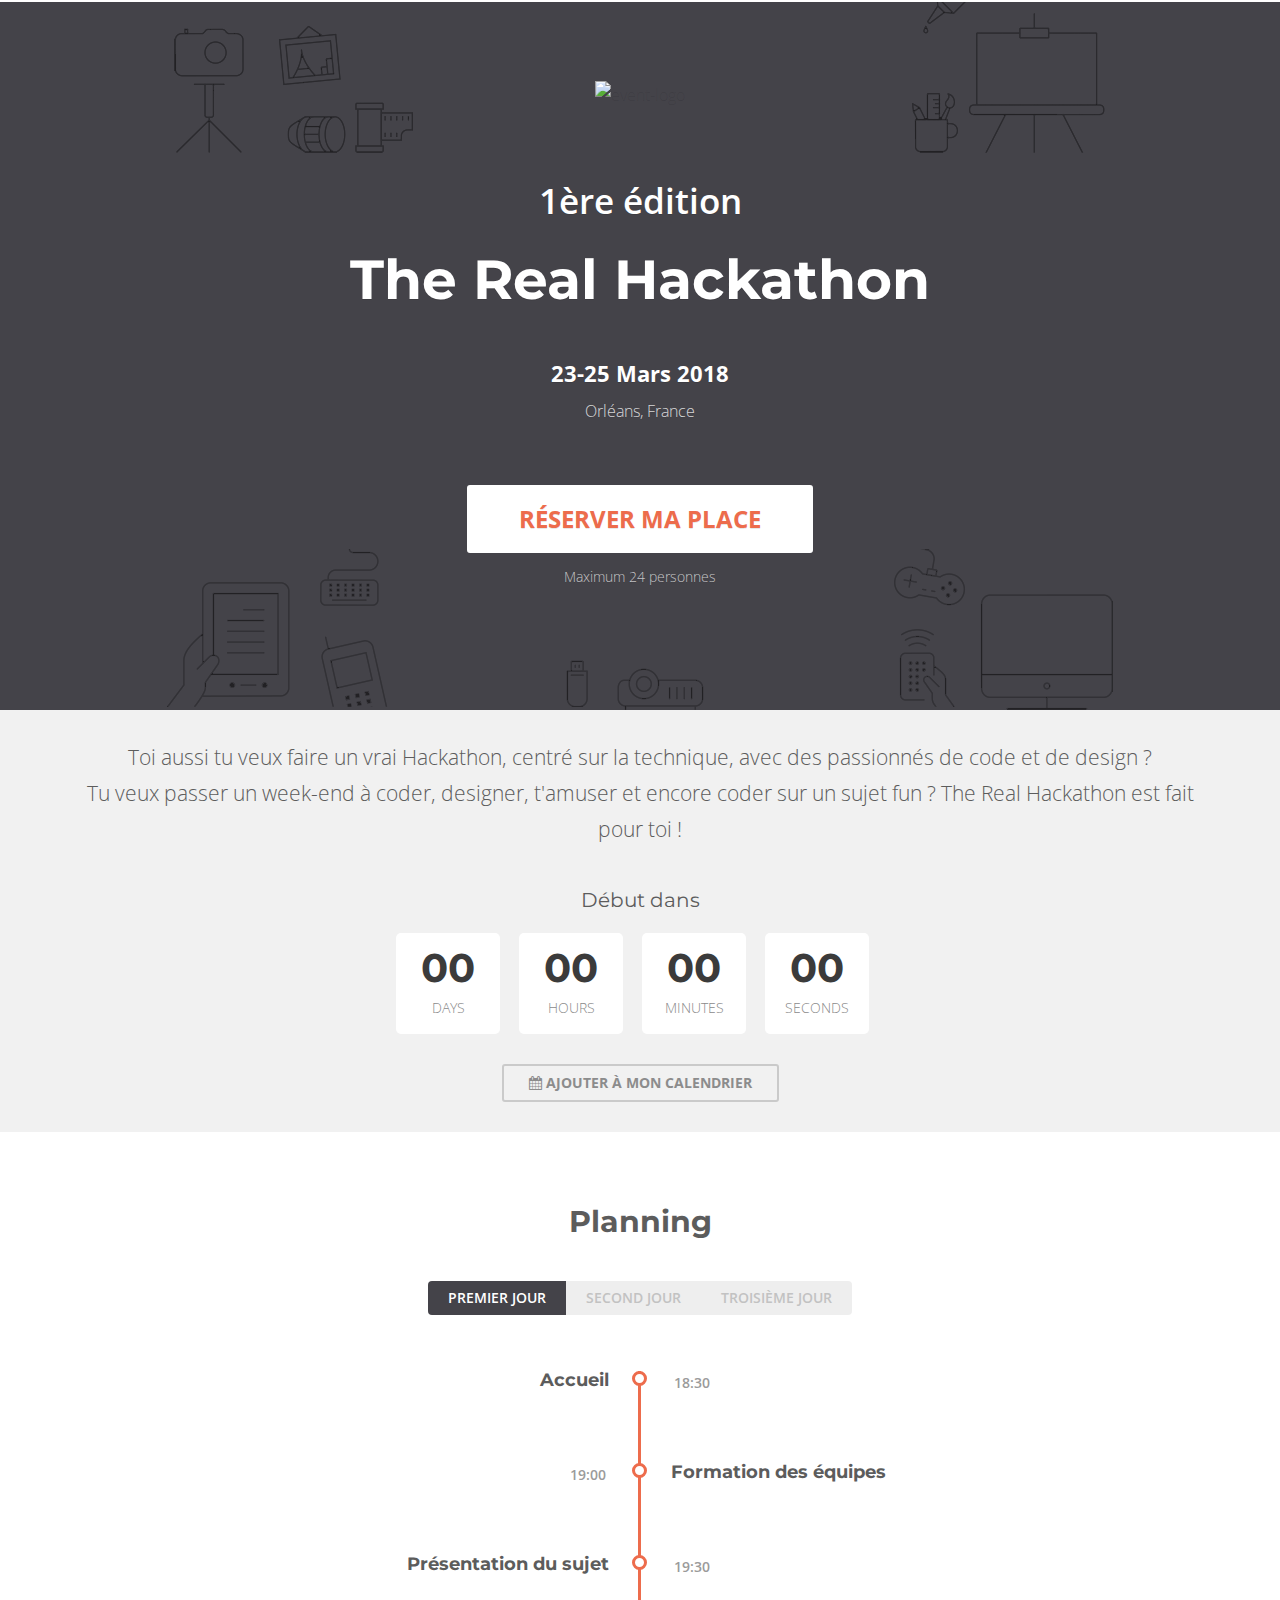
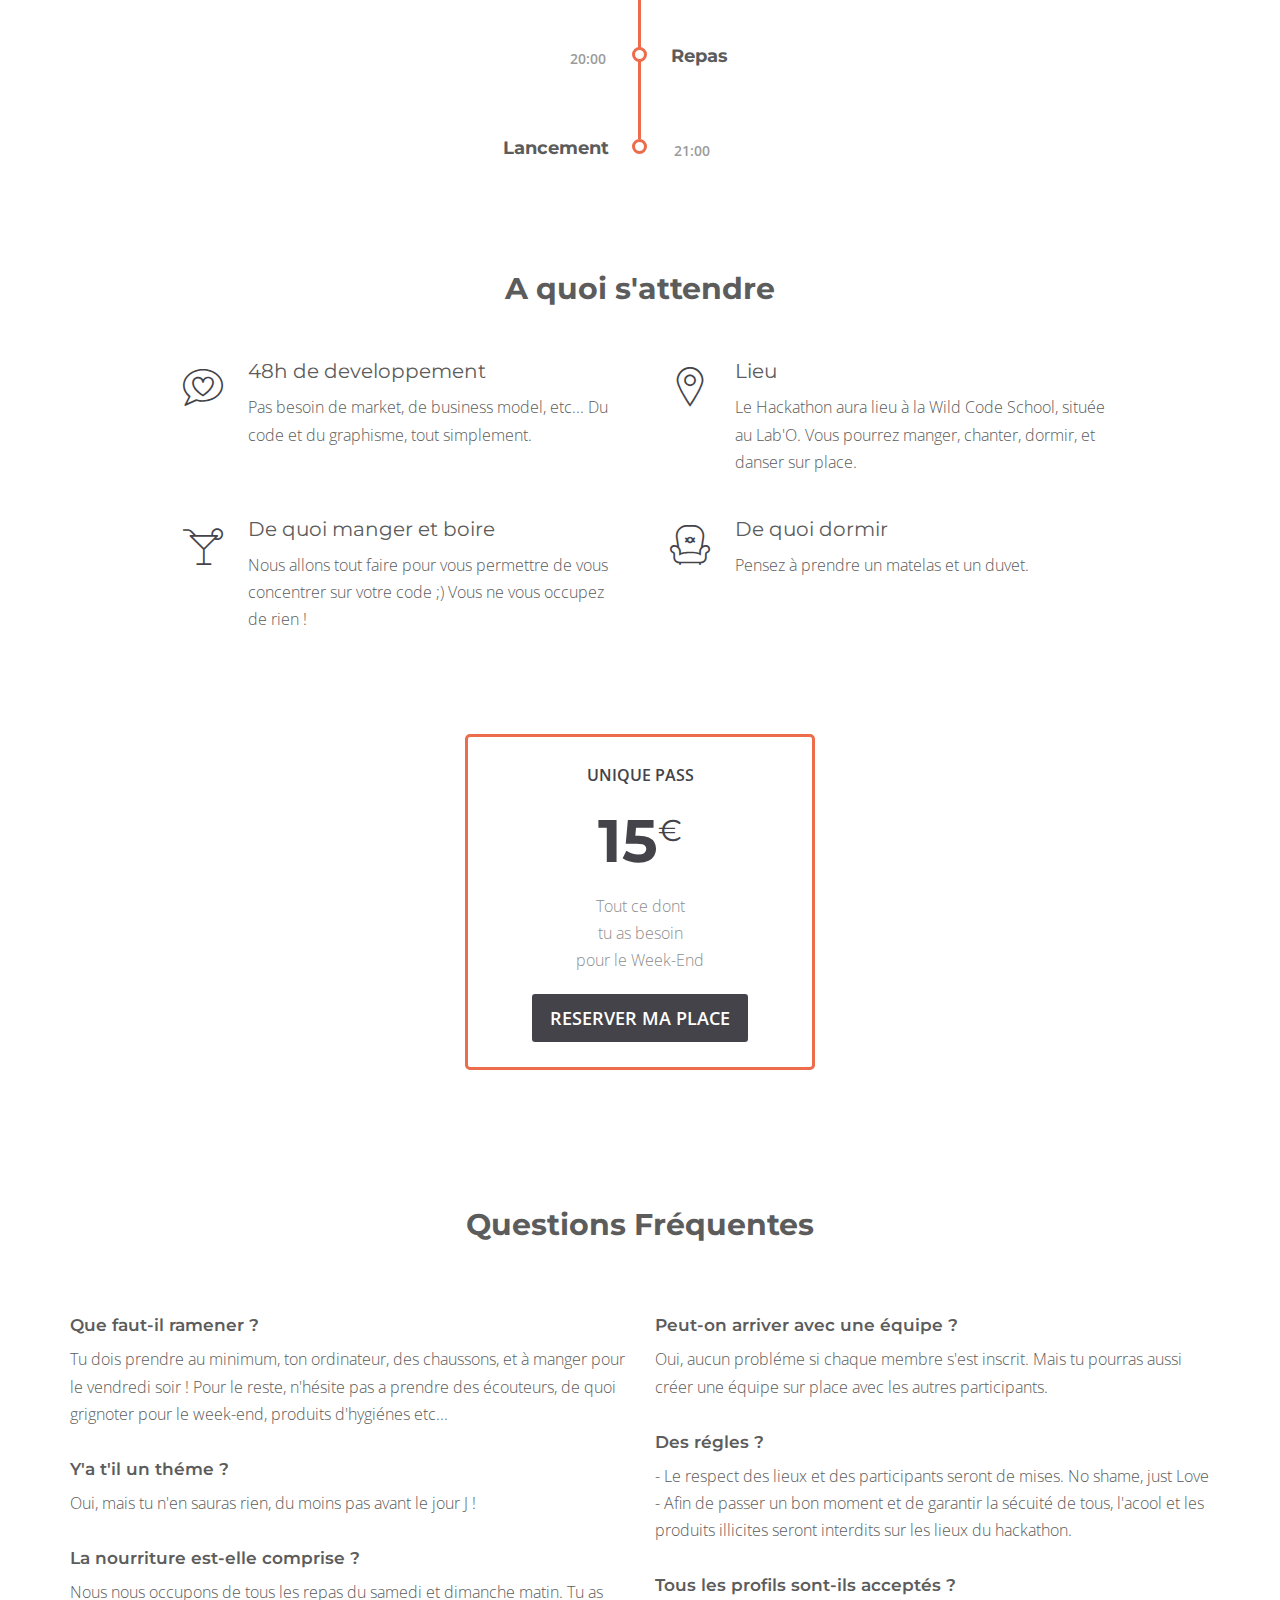
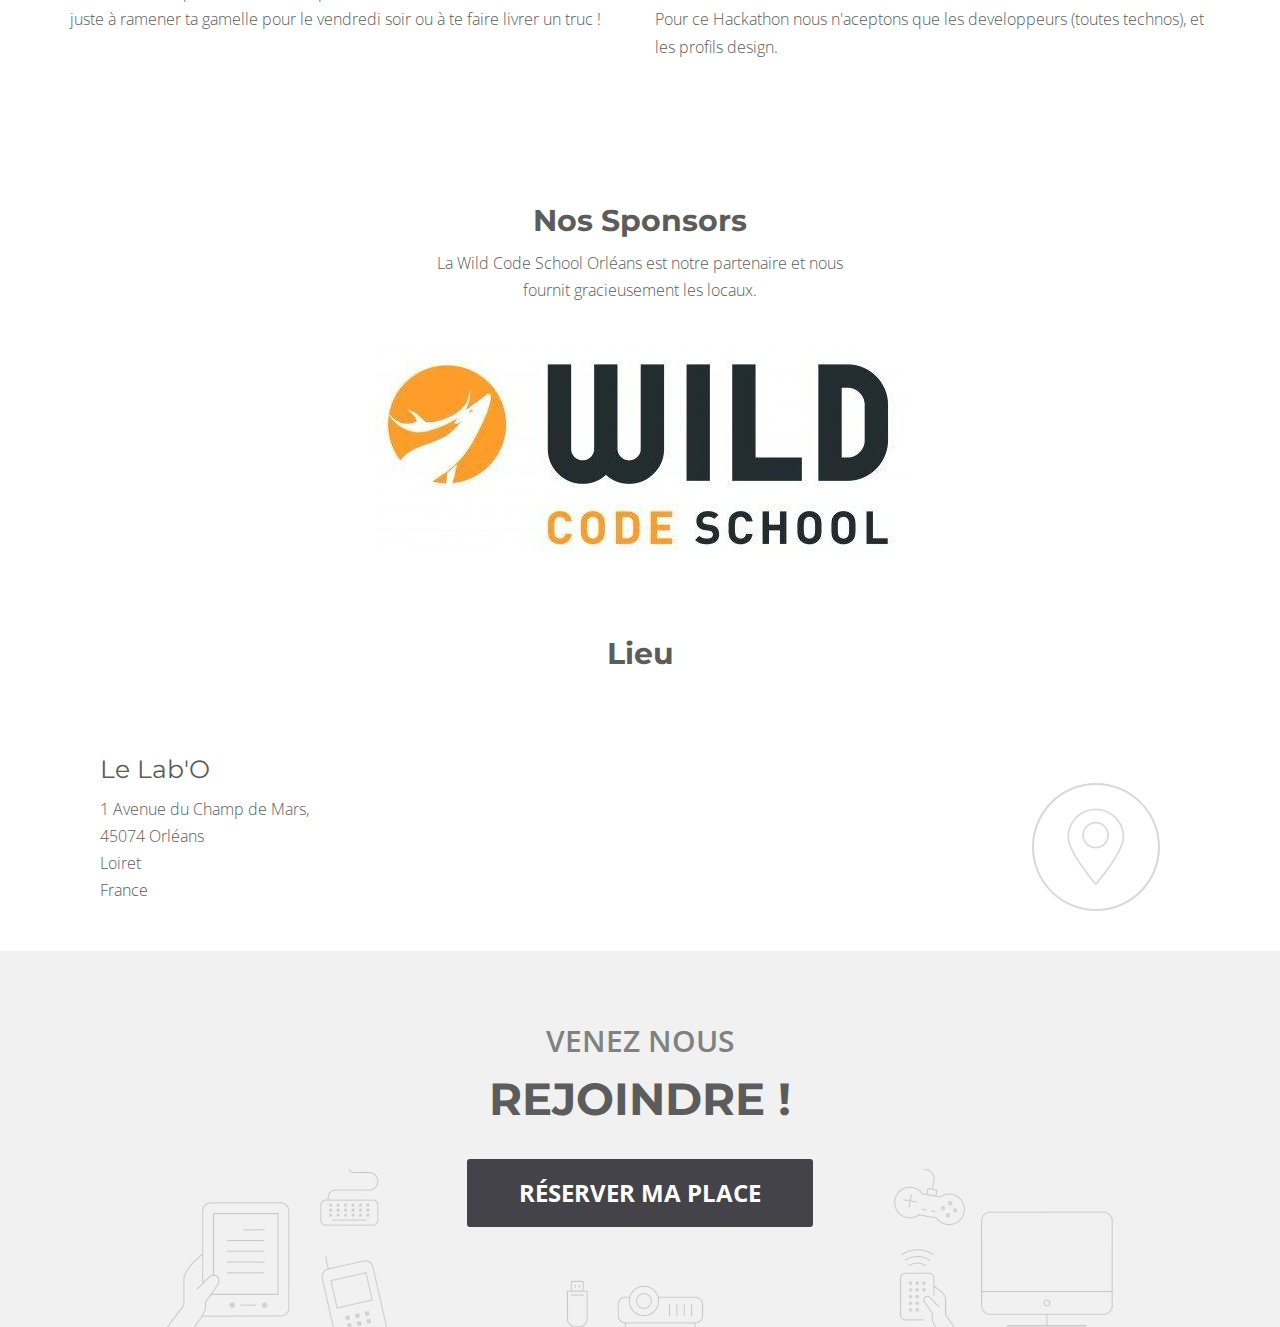
==== commit c7aae43b: "Add logo" ====
--- a/index.html
+++ b/index.html
@@ -35,7 +35,7 @@
 
     <!-- Color Theme -->
     <!-- Options: green, purple, red, yellow, mint, blue, black  -->
-    <link href="css/themes/blue.css" rel="stylesheet">
+    <link href="css/themes/black.css" rel="stylesheet">
 
     <!-- HTML5 shim and Respond.js for IE8 support of HTML5 elements and media queries -->
     <!-- WARNING: Respond.js doesn't work if you view the page via file:// -->
@@ -64,7 +64,7 @@
                 <span class="icon-bar"></span>
                 <span class="icon-bar"></span>
             </button>
-            <a class="navbar-brand" href="#"><img src="images/event-logo-dark.png" alt="Gather"> </a>
+            <a class="navbar-brand" href="#"><img src="logos/RealHackathon_Logo_dark.png" alt="Gather"> </a>
         </div>
         <div id="navbar" class="navbar-collapse collapse">
 
@@ -88,7 +88,7 @@
 
         <div class="header_top-bg">
             <div class="logo">
-                <a href="#"><img src="images/event-logo.png" alt="event-logo"></a>
+                <a href="#"><img src="logos/RealHackathon_Logo.png" alt="event-logo"></a>
             </div>
         </div>
 
@@ -274,22 +274,6 @@
 
                         <div class="timeline-content">
                             <h2 class="wow flipInX" data-wow-delay="0.3s">
-                                Lancement
-                            </h2>
-                            <p class="wow flipInX" data-wow-delay="0.3s"></p>
-                            <span class="date wow flipInX" data-wow-delay="0.3s">19:45</span>
-                        </div>
-                        <!-- timeline-content -->
-                    </div>
-
-                    <div class="timeline-block">
-                        <div class="timeline-bullet wow zoomIn" data-wow-delay="0s">
-
-                        </div>
-                        <!-- timeline-bullet -->
-
-                        <div class="timeline-content">
-                            <h2 class="wow flipInX" data-wow-delay="0.3s">
                                 Repas
                             </h2>
                             <p class="wow flipInX" data-wow-delay="0.3s"></p>
@@ -298,6 +282,22 @@
                         <!-- timeline-content -->
                     </div>
                     <!-- timeline-block -->
+
+                    <div class="timeline-block">
+                        <div class="timeline-bullet wow zoomIn" data-wow-delay="0s">
+
+                        </div>
+                        <!-- timeline-bullet -->
+
+                        <div class="timeline-content">
+                            <h2 class="wow flipInX" data-wow-delay="0.3s">
+                                Lancement
+                            </h2>
+                            <p class="wow flipInX" data-wow-delay="0.3s"></p>
+                            <span class="date wow flipInX" data-wow-delay="0.3s">21:00</span>
+                        </div>
+                        <!-- timeline-content -->
+                    </div>
                 </section>
                 <!-- timeline -->
 
@@ -348,7 +348,7 @@
 
                         <div class="timeline-content">
                             <h2 class="wow flipInX" data-wow-delay="0.3s">
-                                Diner
+                                Dinner
                             </h2>
                             <span class="date wow flipInX" data-wow-delay="0.3s">19:00</span>
                         </div>
@@ -388,7 +388,7 @@
 
                         <div class="timeline-content">
                             <h2 class="wow flipInX" data-wow-delay="0.3s">
-                                Fin du Hackathon
+                                Fin du Hackathon & Déjeuner
                             </h2>
                             <span class="date wow flipInX" data-wow-delay="0.3s">12:00</span>
                         </div>
@@ -406,37 +406,21 @@
                             <h2 class="wow flipInX" data-wow-delay="0.3s">
                                 Présentation des projets
                             </h2>
-                            <span class="date wow flipInX" data-wow-delay="0.3s">12:30</span>
-                        </div>
-                        <!-- timeline-content -->
-                    </div>
-                    <!-- timeline-block -->
-
-                    <div class="timeline-block">
-                        <div class="timeline-bullet wow zoomIn" data-wow-delay="0s">
-
-                        </div>
-                        <!-- timeline-bullet -->
-
-                        <div class="timeline-content">
-                            <h2 class="wow flipInX" data-wow-delay="0.3s">
-                                Apéritif de clôture
-                            </h2>
-                            <span class="date wow flipInX" data-wow-delay="0.3s">13:30</span>
-                        </div>
-                        <!-- timeline-content -->
-                    </div>
-                    <!-- timeline-block -->
-
-                    <div class="timeline-block">
-                        <div class="timeline-bullet wow zoomIn" data-wow-delay="0s">
-
-                        </div>
-                        <!-- timeline-bullet -->
-
-                        <div class="timeline-content">
-                            <h2 class="wow flipInX" data-wow-delay="0.3s">
-                                Fin du Week-End
+                            <span class="date wow flipInX" data-wow-delay="0.3s">13:00</span>
+                        </div>
+                        <!-- timeline-content -->
+                    </div>
+                    <!-- timeline-block -->
+
+                    <div class="timeline-block">
+                        <div class="timeline-bullet wow zoomIn" data-wow-delay="0s">
+
+                        </div>
+                        <!-- timeline-bullet -->
+
+                        <div class="timeline-content">
+                            <h2 class="wow flipInX" data-wow-delay="0.3s">
+                                Remise des prix & Pot de fin
                             </h2>
                             <span class="date wow flipInX" data-wow-delay="0.3s">14:00</span>
                         </div>
--- a/css/themes/black.css
+++ b/css/themes/black.css
@@ -0,0 +1,169 @@
+/*
+
+Style : Black Theme CSS
+Version : 1.0
+Author  : Surjith S M
+URI   : http://themeforest.net/user/surjithctly
+
+Copyright © All rights Reserved
+Surjith S M / @surjithctly
+
+*/
+/* 
+   COLOR PALLETTES : Black
+   ------------------------------------------------
+  
+   Black 1        : #444349;
+   Dark Grey      : #3b3b3b;
+   Medium Grey    : #5c5c5c;
+   Light Grey     : #818181;
+   Lightest Grey  : #C2C2C2;
+   White          : #ffffff;
+
+   
+   */
+/* ================================================
+   THEME SPECIFIC STYLES : VISUAL STYLES ONLY
+   ================================================ */
+/*White bg*/
+
+body,
+.pace .pace-progress {
+    background: #FFF;
+}
+/*Grey*/
+
+body,
+.timeline-content h2 {
+    color: #5c5c5c;
+}
+
+.nav-pills>li>a {
+    color: #C2C2C2;
+}
+
+.form-control:focus {
+    border-color: #C2C2C2;
+}
+
+.navbar-default .navbar-nav>li>a {
+    color: #818181;
+}
+
+.slick-prev:before,
+.slick-next:before {
+    color: #C2C2C2;
+}
+/* Black
+ * ----- */
+
+::-moz-selection {
+    background: #444349;
+    color: #FFF;
+}
+
+::selection {
+    background: #444349;
+    color: #FFF;
+}
+
+.header,
+.sub-header {
+    color: #FFF;
+    background-color: #444349;
+}
+/*color*/
+
+a,
+a:hover,
+a:focus,
+.speaker-info p,
+.highlighted-plan .price,
+.highlighted-plan .plan-name {
+    color: #444349;
+}
+
+.benefit-item .benefit-icon i {
+    color: #444349;
+}
+/*background*/
+
+.timeline::before {
+    background: #ed6c4c;
+}
+
+.navbar-default .navbar-nav>.active>a,
+.navbar-default .navbar-nav>.active>a:focus,
+.navbar-default .navbar-nav>.active>a:hover {
+    color: #FFF;
+    background-color: #444349;
+}
+/*border*/
+
+.timeline-bullet,
+.highlighted-plan {
+    border-color: #ed6c4c;
+}
+/*background color*/
+
+.nav-pills>li.active>a,
+.nav-pills>li.active>a:focus,
+.nav-pills>li.active>a:hover {
+    background-color: #444349;
+}
+/* 
+  BUTTONS
+  ------- */
+
+.btn-default {
+    color: #ed6c4c;
+    border-color: #FFF;
+}
+
+.btn-default:hover,
+.btn-default:focus,
+.btn-default:active,
+.btn-default.active {
+    background-color: transparent;
+    border-color: #FFF;
+    color: #FFF;
+}
+
+.btn-primary {
+    background-color: #5c5c5c;
+}
+
+.btn-primary:hover,
+.btn-primary:focus,
+.btn-primary:active,
+.btn-primary.active {
+    background-color: #3b3b3b;
+}
+
+.btn-success {
+    background-color: #444349;
+    border-color: #444349;
+}
+
+.btn-success:hover,
+.btn-success:focus,
+.btn-success:active,
+.btn-success.active {
+    background-color: #FFF;
+    border-color: #444349;
+    color: #444349;
+}
+
+.btn-outline {
+    color: #8C8C8C;
+    border-color: #CACACA;
+}
+
+.btn-outline:hover,
+.btn-outline:focus,
+.btn-outline:active,
+.btn-outline.active {
+    background-color: transparent;
+    border-color: #818181;
+    color: #8C8C8C;
+}
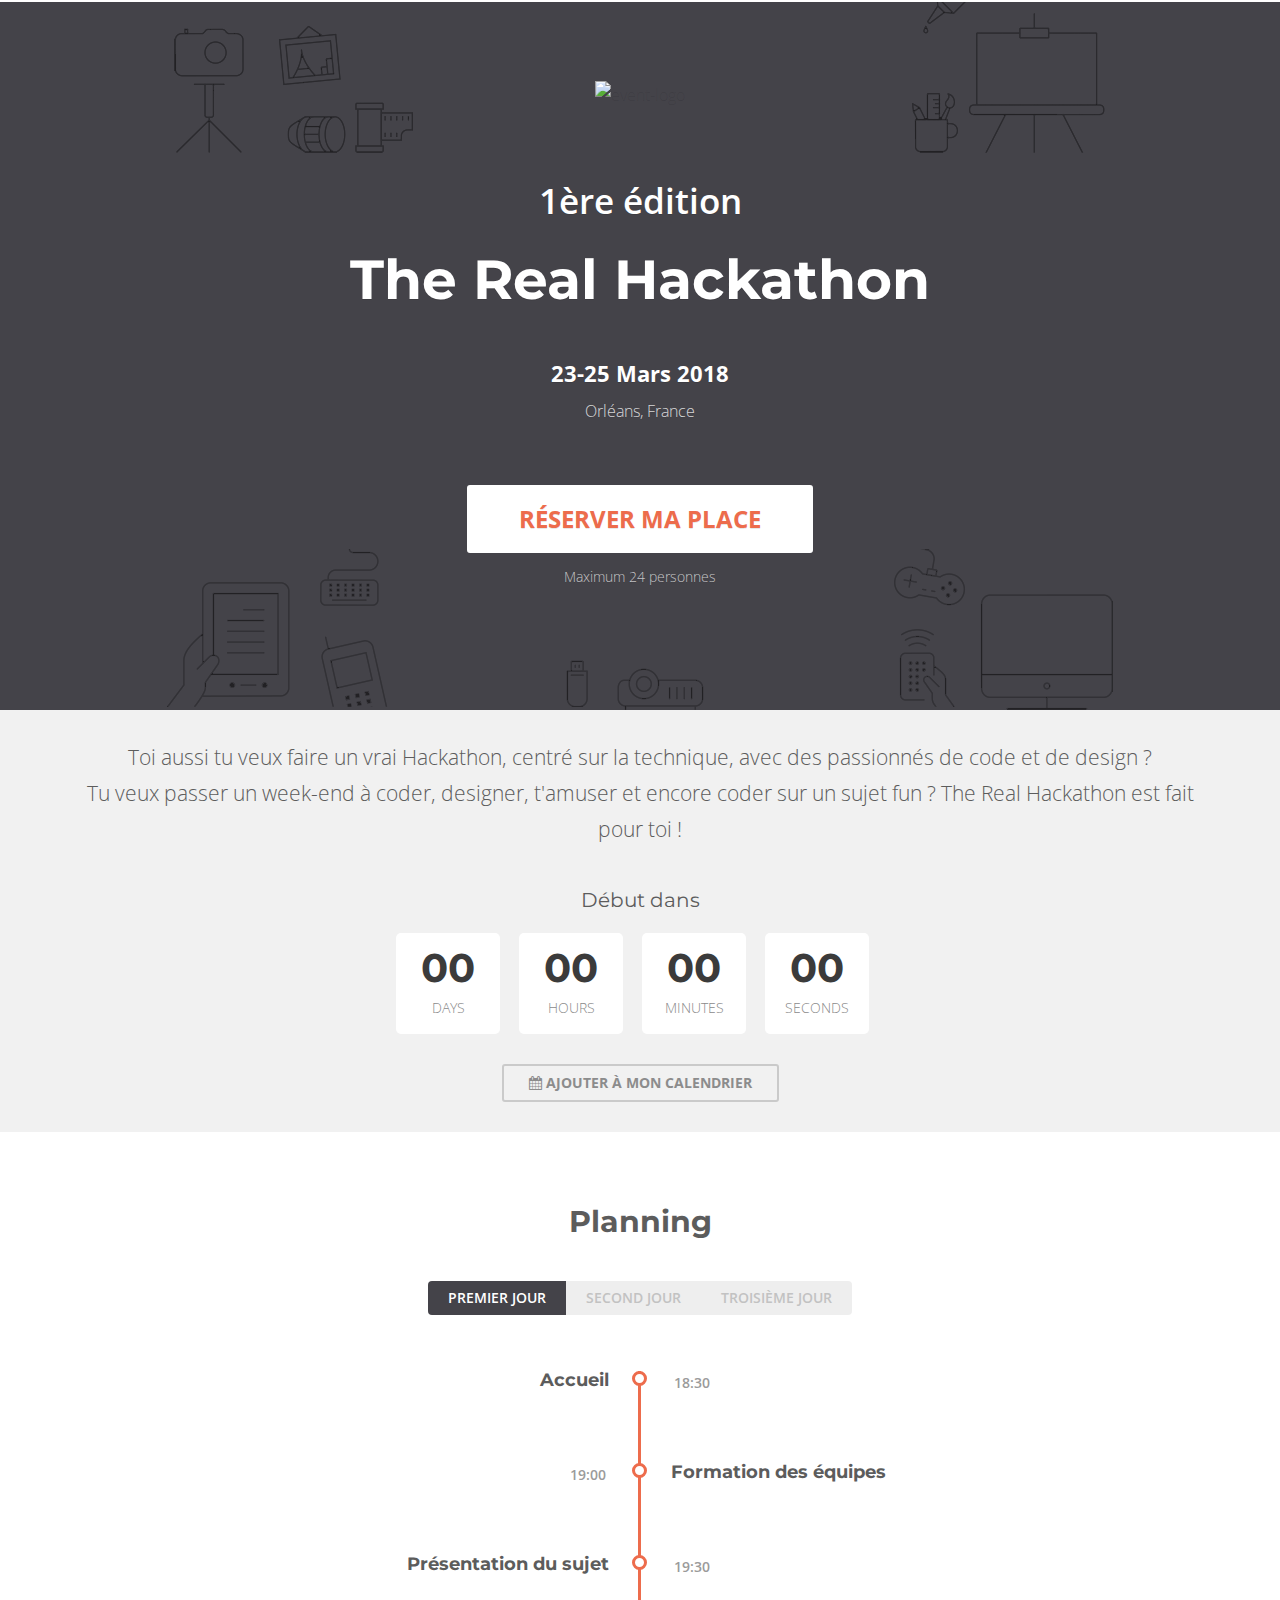
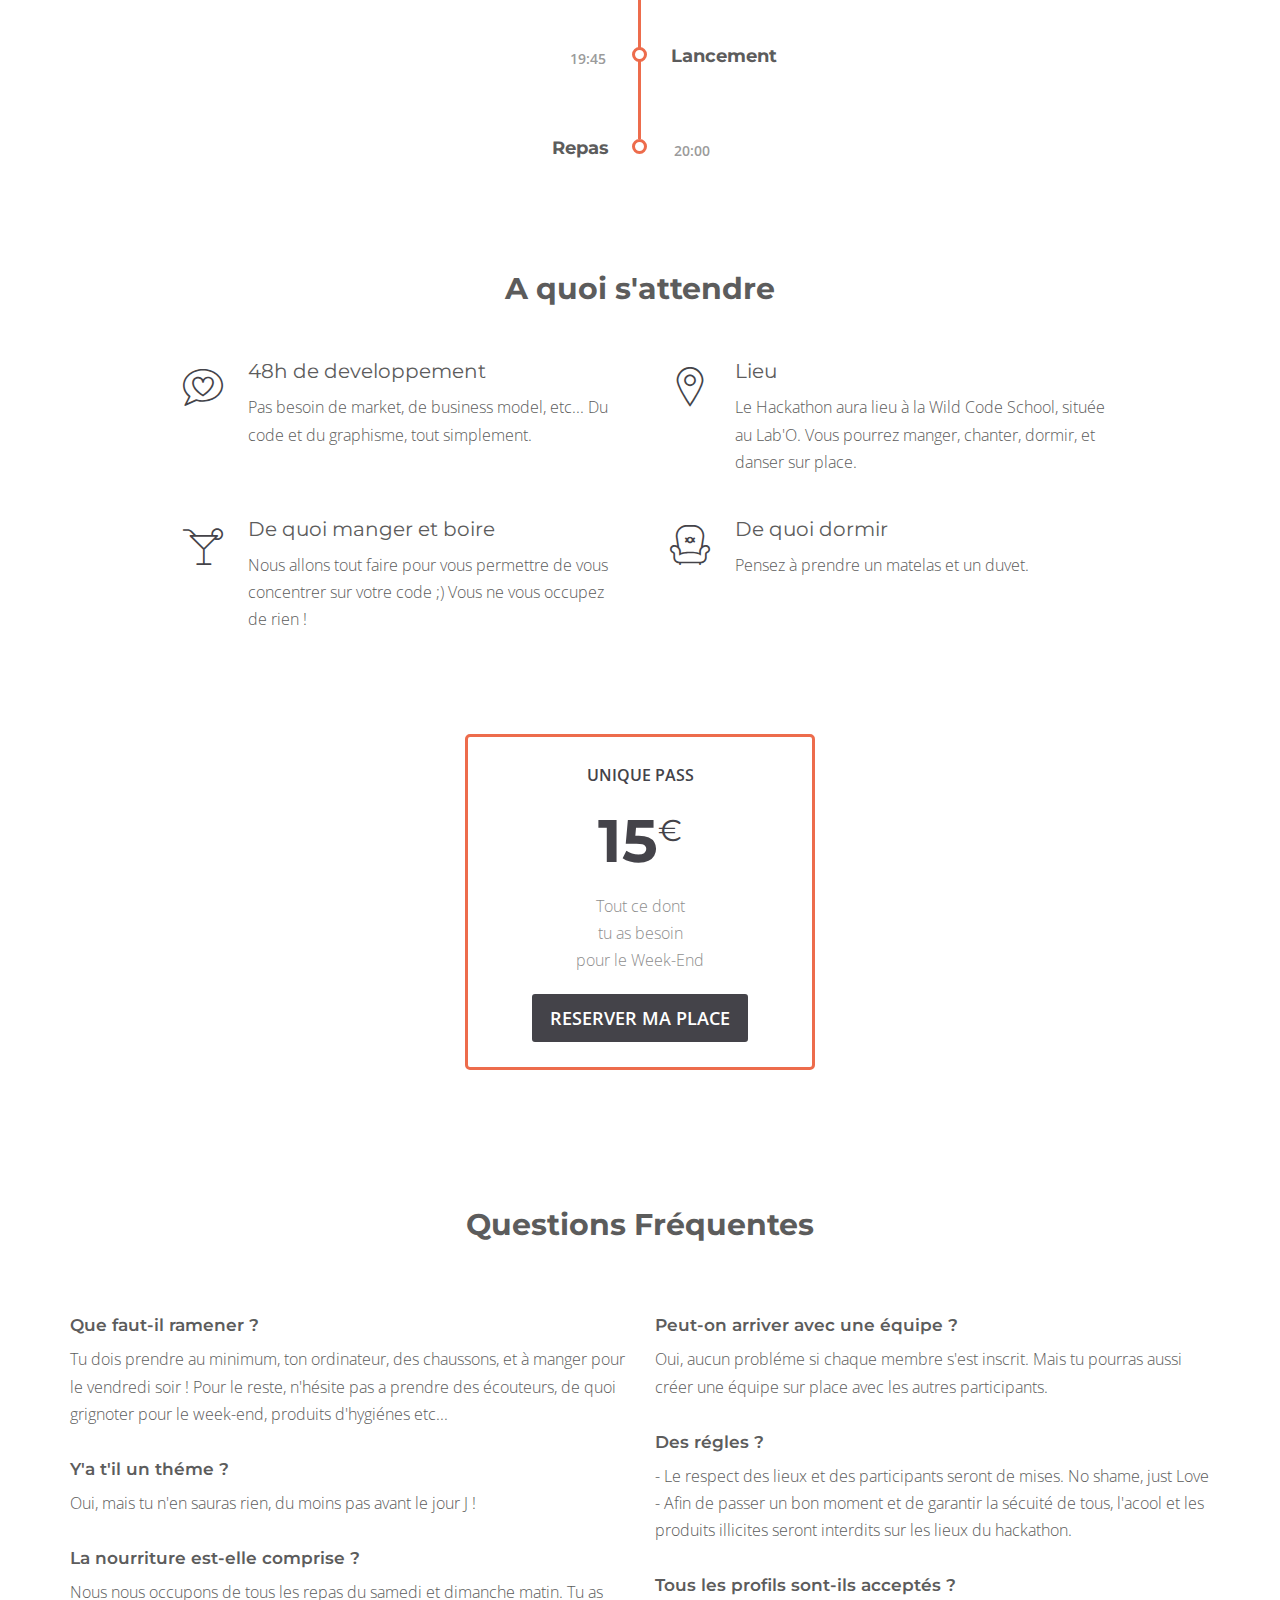
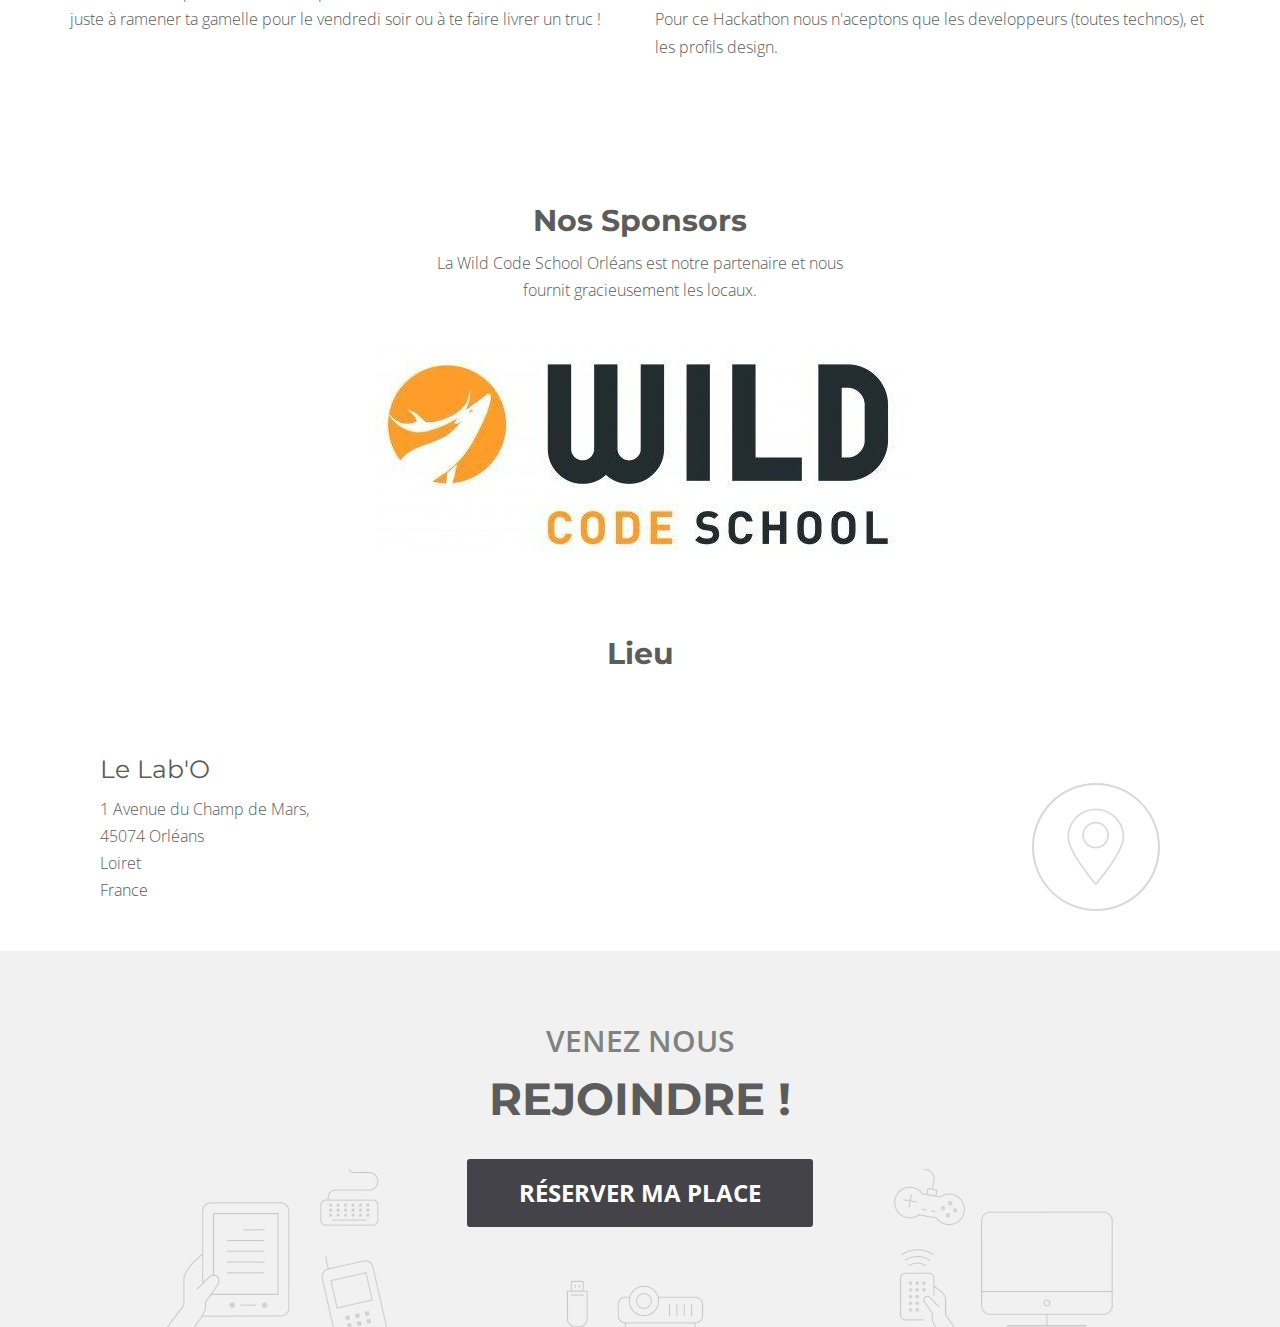
==== commit 365e64f8: "Merge branch 'master' of https://github.com/NicolasLF/landingHackathon" ====
--- a/index.html
+++ b/index.html
@@ -274,6 +274,22 @@
 
                         <div class="timeline-content">
                             <h2 class="wow flipInX" data-wow-delay="0.3s">
+                                Lancement
+                            </h2>
+                            <p class="wow flipInX" data-wow-delay="0.3s"></p>
+                            <span class="date wow flipInX" data-wow-delay="0.3s">19:45</span>
+                        </div>
+                        <!-- timeline-content -->
+                    </div>
+
+                    <div class="timeline-block">
+                        <div class="timeline-bullet wow zoomIn" data-wow-delay="0s">
+
+                        </div>
+                        <!-- timeline-bullet -->
+
+                        <div class="timeline-content">
+                            <h2 class="wow flipInX" data-wow-delay="0.3s">
                                 Repas
                             </h2>
                             <p class="wow flipInX" data-wow-delay="0.3s"></p>
@@ -282,22 +298,6 @@
                         <!-- timeline-content -->
                     </div>
                     <!-- timeline-block -->
-
-                    <div class="timeline-block">
-                        <div class="timeline-bullet wow zoomIn" data-wow-delay="0s">
-
-                        </div>
-                        <!-- timeline-bullet -->
-
-                        <div class="timeline-content">
-                            <h2 class="wow flipInX" data-wow-delay="0.3s">
-                                Lancement
-                            </h2>
-                            <p class="wow flipInX" data-wow-delay="0.3s"></p>
-                            <span class="date wow flipInX" data-wow-delay="0.3s">21:00</span>
-                        </div>
-                        <!-- timeline-content -->
-                    </div>
                 </section>
                 <!-- timeline -->
 
@@ -348,7 +348,7 @@
 
                         <div class="timeline-content">
                             <h2 class="wow flipInX" data-wow-delay="0.3s">
-                                Dinner
+                                Diner
                             </h2>
                             <span class="date wow flipInX" data-wow-delay="0.3s">19:00</span>
                         </div>
@@ -388,7 +388,7 @@
 
                         <div class="timeline-content">
                             <h2 class="wow flipInX" data-wow-delay="0.3s">
-                                Fin du Hackathon & Déjeuner
+                                Fin du Hackathon
                             </h2>
                             <span class="date wow flipInX" data-wow-delay="0.3s">12:00</span>
                         </div>
@@ -406,21 +406,37 @@
                             <h2 class="wow flipInX" data-wow-delay="0.3s">
                                 Présentation des projets
                             </h2>
-                            <span class="date wow flipInX" data-wow-delay="0.3s">13:00</span>
-                        </div>
-                        <!-- timeline-content -->
-                    </div>
-                    <!-- timeline-block -->
-
-                    <div class="timeline-block">
-                        <div class="timeline-bullet wow zoomIn" data-wow-delay="0s">
-
-                        </div>
-                        <!-- timeline-bullet -->
-
-                        <div class="timeline-content">
-                            <h2 class="wow flipInX" data-wow-delay="0.3s">
-                                Remise des prix & Pot de fin
+                            <span class="date wow flipInX" data-wow-delay="0.3s">12:30</span>
+                        </div>
+                        <!-- timeline-content -->
+                    </div>
+                    <!-- timeline-block -->
+
+                    <div class="timeline-block">
+                        <div class="timeline-bullet wow zoomIn" data-wow-delay="0s">
+
+                        </div>
+                        <!-- timeline-bullet -->
+
+                        <div class="timeline-content">
+                            <h2 class="wow flipInX" data-wow-delay="0.3s">
+                                Apéritif de clôture
+                            </h2>
+                            <span class="date wow flipInX" data-wow-delay="0.3s">13:30</span>
+                        </div>
+                        <!-- timeline-content -->
+                    </div>
+                    <!-- timeline-block -->
+
+                    <div class="timeline-block">
+                        <div class="timeline-bullet wow zoomIn" data-wow-delay="0s">
+
+                        </div>
+                        <!-- timeline-bullet -->
+
+                        <div class="timeline-content">
+                            <h2 class="wow flipInX" data-wow-delay="0.3s">
+                                Fin du Week-End
                             </h2>
                             <span class="date wow flipInX" data-wow-delay="0.3s">14:00</span>
                         </div>
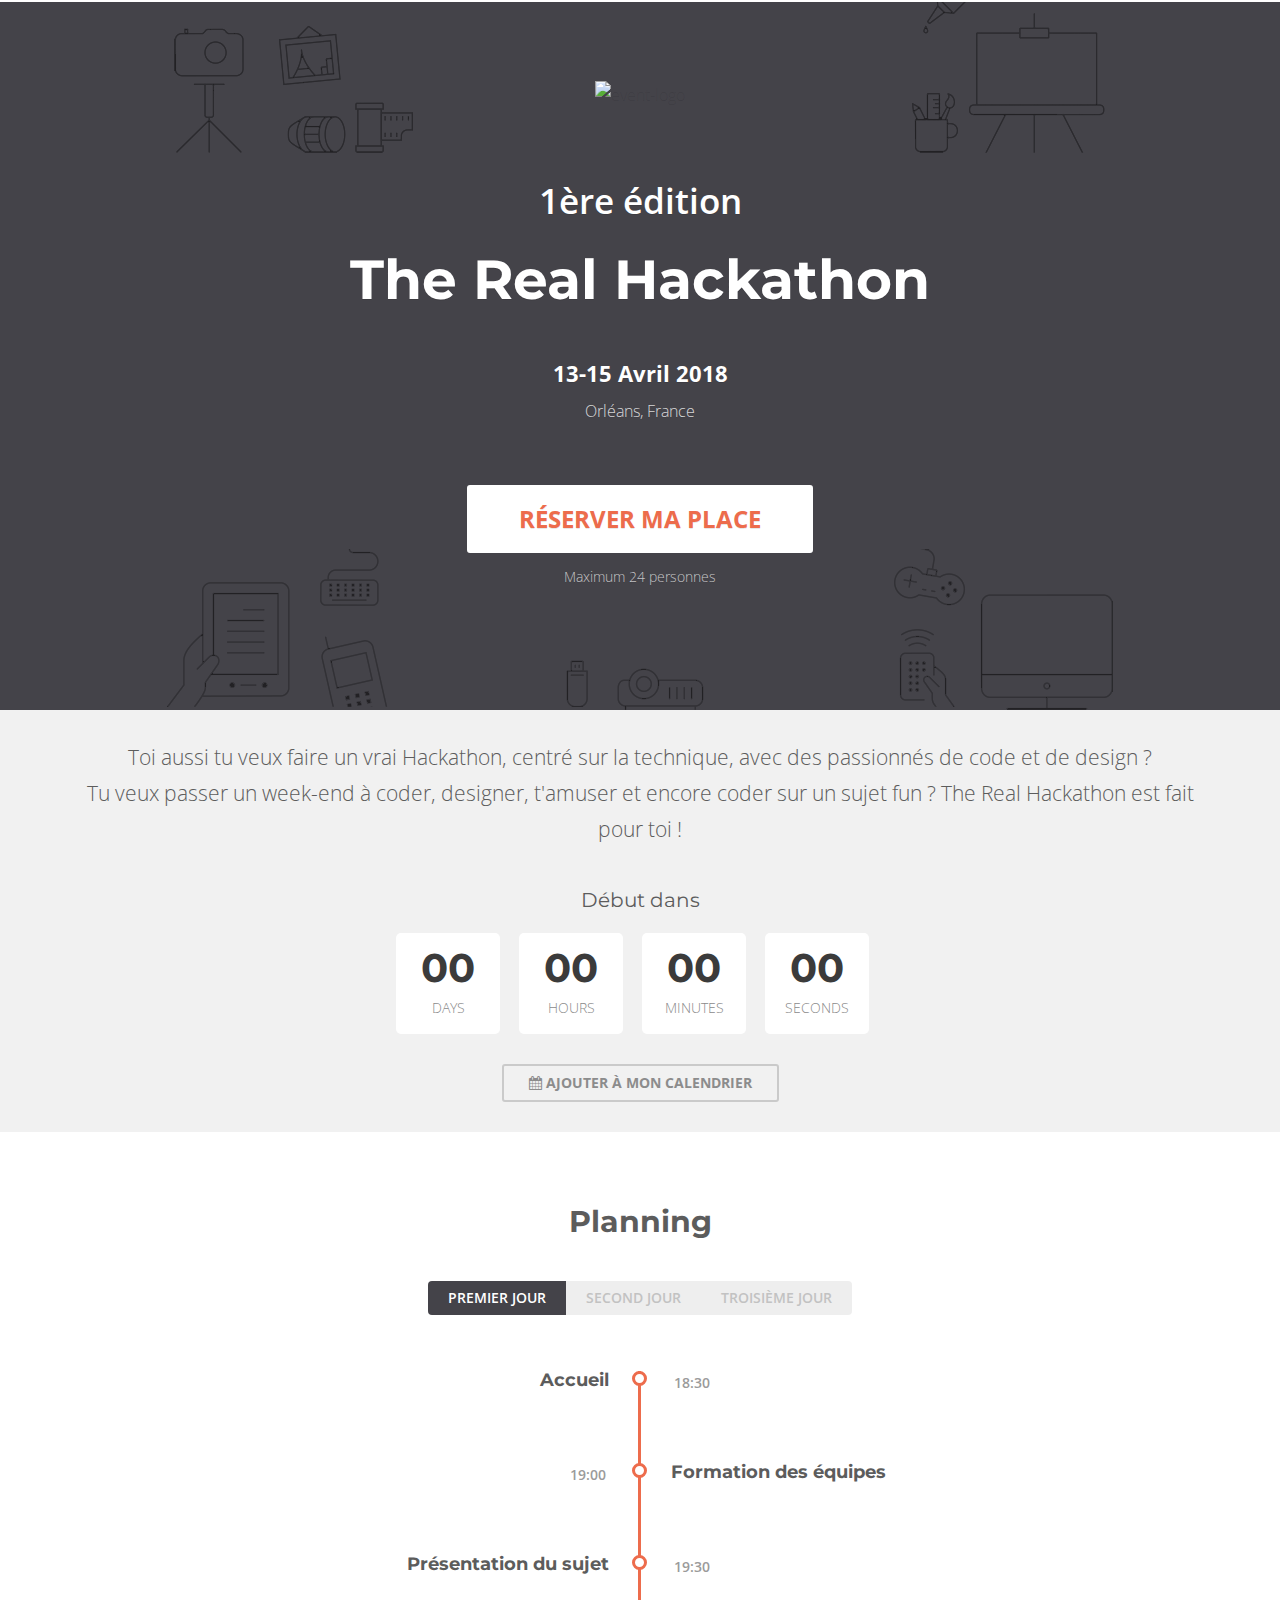
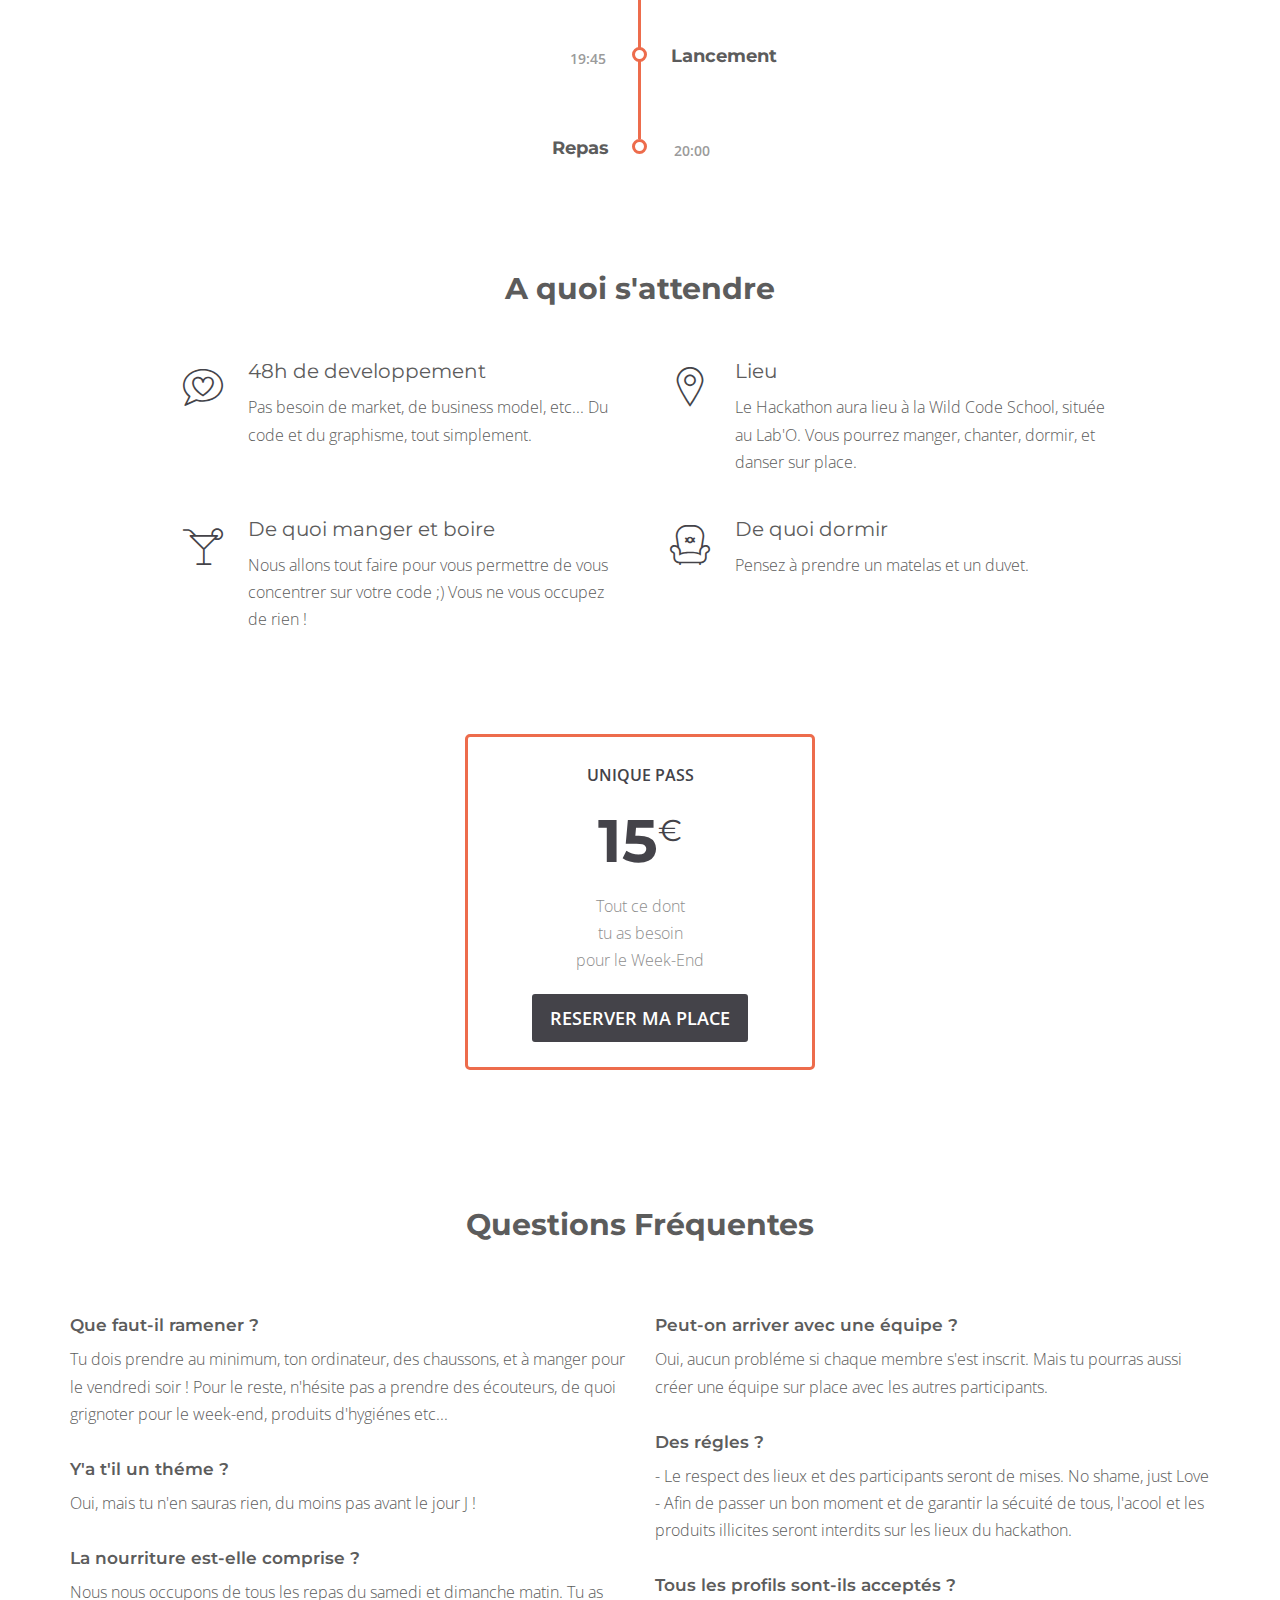
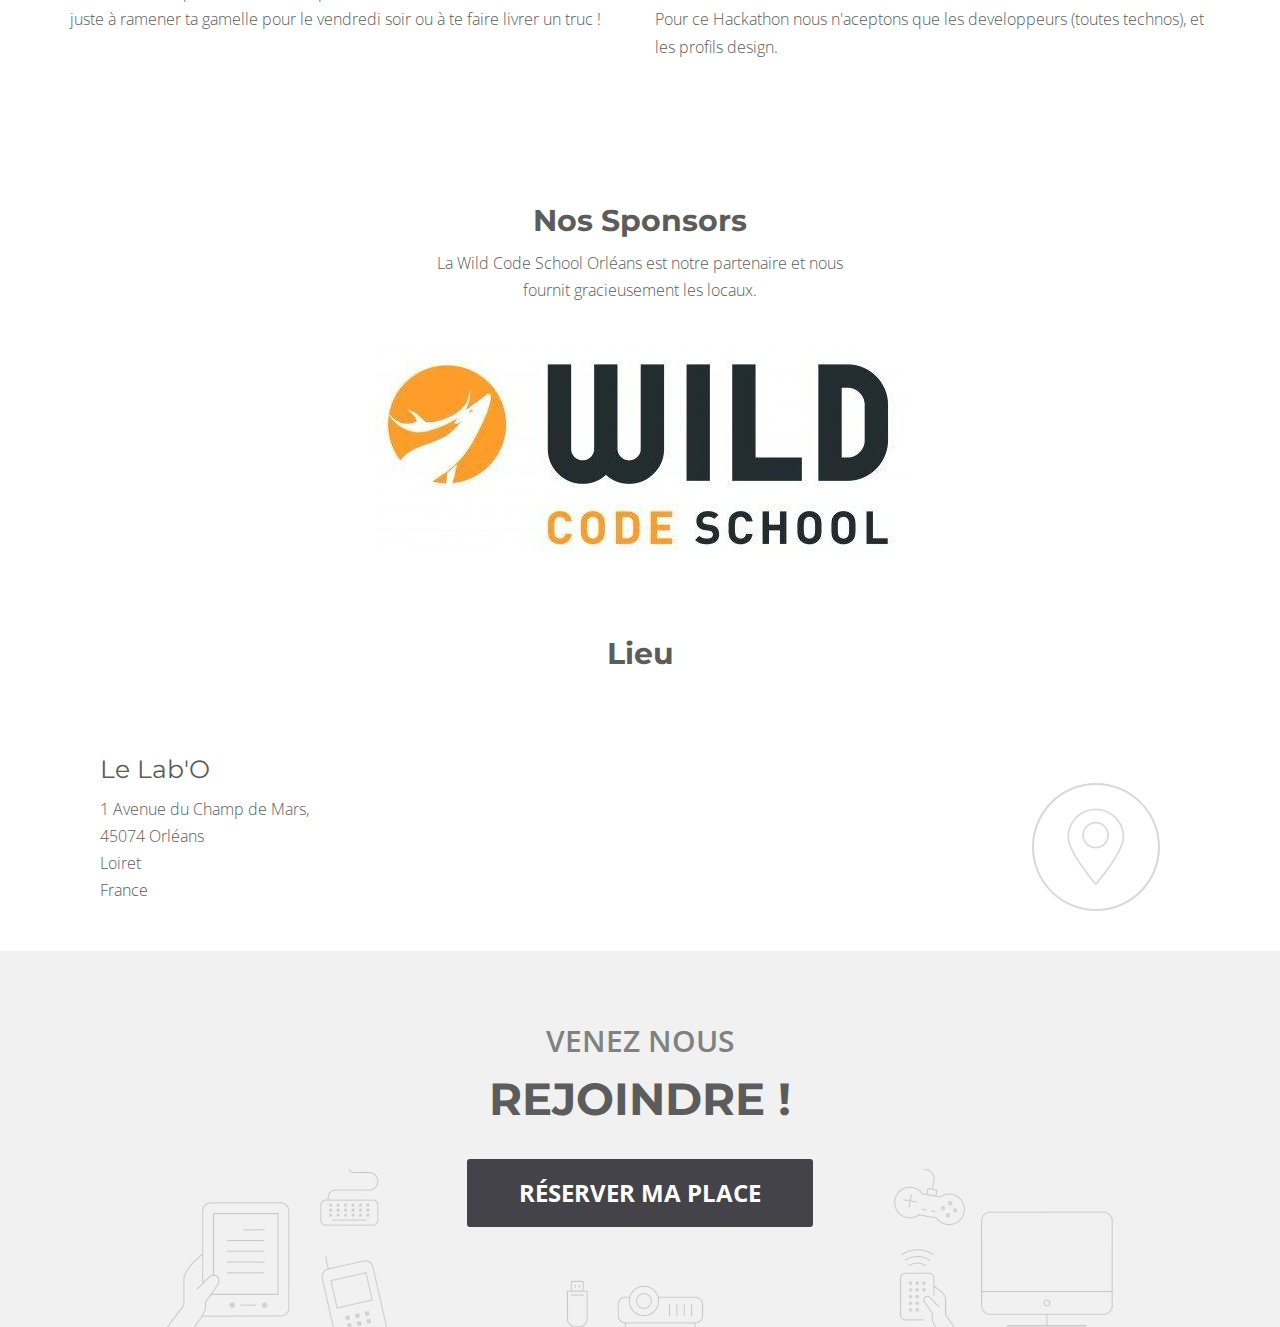
==== commit b85481f0: "Update date" ====
--- a/index.html
+++ b/index.html
@@ -98,7 +98,7 @@
         </h1>
 
         <div class="when_where wow fadeIn" data-wow-delay="0.4s">
-            <p class="event_when">23-25 Mars 2018</p>
+            <p class="event_when">13-15 Avril 2018</p>
             <p class="event_where">Orléans, France</p>
         </div>
 
@@ -137,7 +137,7 @@
             <!-- Countdown JS for the Event Date Starts here.
 TIP: You can change your event time below in the Same Format.  -->
 
-            <ul id="countdown" data-event-date="23 march 2018 18:30:00">
+            <ul id="countdown" data-event-date="13 april 2018 18:30:00">
                 <li class="wow zoomIn" data-wow-delay="0s"><span class="days">00</span>
                     <p class="timeRefDays">days</p>
                 </li>
@@ -162,8 +162,8 @@
             <span class="addtocalendar atc-style-theme">
                 <a class="atcb-link"><i class="fa fa-calendar"> </i> Ajouter à mon calendrier</a>
                   <var class="atc_event">
-                      <var class="atc_date_start">2018-03-23 18:30:00</var>
-                      <var class="atc_date_end">2018-03-25 16:00:00</var>
+                      <var class="atc_date_start">2018-04-13 18:30:00</var>
+                      <var class="atc_date_end">2018-04-15 16:00:00</var>
                       <var class="atc_timezone">Europe/Paris</var>
                       <var class="atc_title">Hackathon</var>
                       <var class="atc_description">
